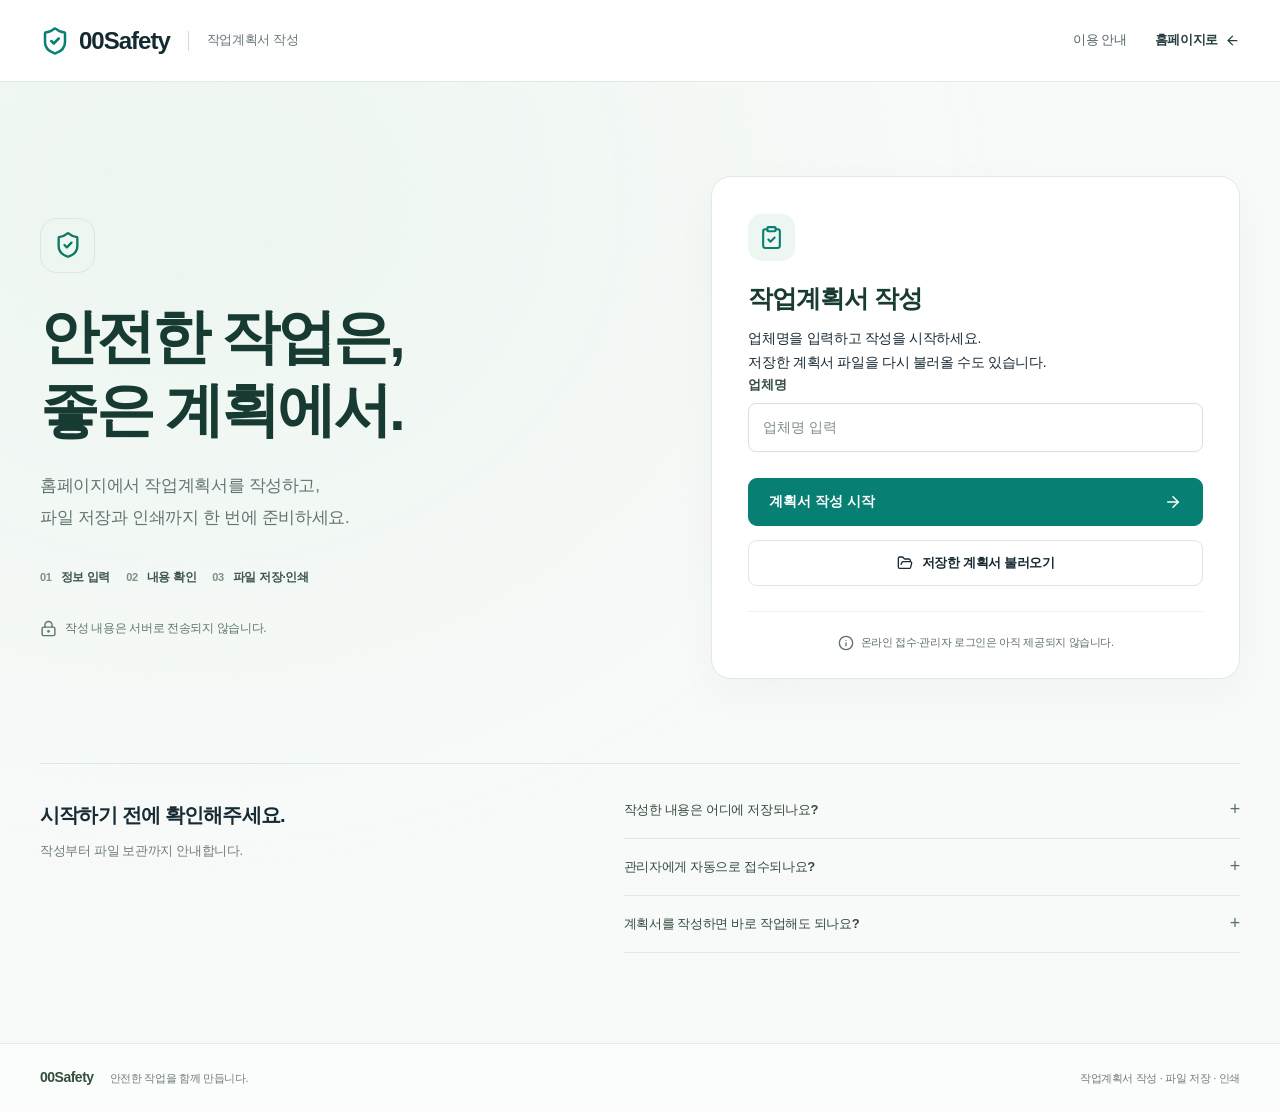
==== work-permit/index.html @ 9fdf8db2 "Make process entries compact with a 30-character limit" ====
<!doctype html>
<html lang="ko">
  <head>
    <meta charset="UTF-8" />
    <meta name="viewport" content="width=device-width, initial-scale=1" />
    <meta http-equiv="Content-Security-Policy" content="default-src 'self'; script-src 'self'; style-src 'self' 'unsafe-inline'; img-src 'self' data:; font-src 'self'; connect-src 'none'; object-src 'none'; base-uri 'none'; form-action 'none'" />
    <meta name="description" content="00Safety 홈페이지에서 작업계획서를 작성하고 파일로 저장하거나 인쇄하세요. 작성한 내용은 서버에 제출되지 않습니다." />
    <meta name="referrer" content="strict-origin-when-cross-origin" />
    <title>작업계획서 작성 | 00Safety</title>
    <link rel="canonical" href="https://00safety.store/work-permit/" />
    <script type="module" crossorigin src="/work-permit/assets/index-CHPwCuEx.js"></script>
    <link rel="stylesheet" crossorigin href="/work-permit/assets/index-DqHKGE8N.css">
  </head>
  <body>
    <div id="root"></div>
    <noscript>작업계획서 작성에는 JavaScript가 필요합니다. 브라우저에서 JavaScript를 허용한 뒤 다시 열어주세요.</noscript>
  </body>
</html>
---- work-permit/assets/index-DqHKGE8N.css ----
body{margin:0}button,a,input,textarea,select{touch-action:manipulation}a{color:inherit}fieldset{min-width:0}p{line-height:1.7}button:disabled{cursor:not-allowed}.form-grid{grid-template-columns:repeat(2,minmax(0,1fr));gap:20px;display:grid}.field{flex-direction:column;gap:8px;min-width:0;display:flex}.field label{font-size:13px;font-weight:650}.field input,.field textarea,.field select{color:#182a34;background:#fff;border:1px solid #d5dfda;border-radius:7px;width:100%;min-width:0;min-height:46px;padding:11px 13px}.field textarea{resize:vertical}.field small{color:#52685d;line-height:1.6}.button{background:#fff;border:1px solid #d5dfda;justify-content:center;align-items:center;gap:8px;padding:10px 18px;text-decoration:none;display:inline-flex}.error-box{color:#9c3228;background:#fff4f2;border:1px solid #f0c9c5;border-radius:7px;padding:12px 16px;font-size:13px;line-height:1.7}@media (width<=600px){.form-grid{grid-template-columns:1fr}}:root{--ink:#25364b;--sub:#718096;--line:#e5eaf0;--blue:#2868d6;--nav:#172c43;--bg:#f7f9fc}.work-table th{position:relative}*{box-sizing:border-box}body{color:var(--ink);background:var(--bg);letter-spacing:-.025em;margin:0;font-family:Pretendard,Noto Sans KR,Malgun Gothic,Arial,sans-serif;font-size:14px;line-height:1.55}button,input,select,textarea{font:inherit}button{cursor:pointer}button:disabled{cursor:wait;opacity:.55}a{color:inherit;text-decoration:none}h1,h2,h3,h4,p{margin:0}h1{letter-spacing:-1px;font-size:28px;font-weight:750;line-height:1.4}h2{font-size:17px;font-weight:700}h3{font-size:16px;font-weight:700}small{font-size:12px}svg{flex-shrink:0}button{color:inherit;background:0 0;border:0}button:focus-visible,a:focus-visible{outline-offset:3px;outline:3px solid #87b8fb}input,select,textarea{width:100%;min-width:0;color:var(--ink);background:#fff;border:1px solid #dce3eb;border-radius:6px;outline:none;padding:10px 12px}input:focus,select:focus,textarea:focus{border-color:#4c87e6;box-shadow:0 0 0 3px #eaf1ff}input:disabled,select:disabled{background:#f3f5f8}input::placeholder,textarea::placeholder{color:#8b98aa}textarea{resize:vertical;line-height:1.7}input[type=checkbox]{width:18px;height:18px;accent-color:var(--blue)}.muted{color:var(--sub)}.pre{white-space:pre-wrap}.sr-only{clip:rect(0,0,0,0);width:1px;height:1px;position:absolute;overflow:hidden}.button{white-space:nowrap;background:#fff;border:1px solid #dce3eb;border-radius:6px;justify-content:center;align-items:center;gap:8px;min-height:40px;padding:9px 15px;font-size:13px;font-weight:600;display:inline-flex}.button:hover{background:#f1f5fb;border-color:#c4d0e0}.button.primary{background:var(--blue);color:#fff;border-color:var(--blue);box-shadow:0 2px 3px #1c5dbb12}.button.primary:hover{background:#205abd}.button.small{min-height:34px;padding:7px 11px;font-size:12px}.button-row{flex-wrap:wrap;align-items:center;gap:8px;display:flex}.icon-button{color:#76859a;border-radius:6px;flex-shrink:0;justify-content:center;align-items:center;width:34px;height:34px;display:inline-flex}.icon-button:hover{color:var(--blue);background:#edf2f9}.text-button{color:var(--blue);align-items:center;gap:4px;padding:4px;font-size:12px;font-weight:600;display:inline-flex}.text-button:hover{text-decoration:underline}.count{min-width:23px;height:22px;color:var(--blue);background:#edf3ff;border-radius:5px;justify-content:center;align-items:center;margin-left:5px;font-size:12px;font-weight:700;display:inline-flex}.sidebar{background:var(--nav);color:#c5cfdb;z-index:30;flex-direction:column;width:224px;display:flex;position:fixed;inset:0 auto 0 0}.brand{color:#fff;align-items:flex-start;gap:12px;height:114px;padding:30px 27px;display:flex}.brand>svg{color:#86b6ff;margin-top:3px}.brand>span{letter-spacing:-1px;font-size:24px;font-weight:750;line-height:1.25}.brand small{color:#8da0b7;letter-spacing:0;margin-top:9px;font-size:11px;font-weight:400;display:block}.sidebar nav button{color:#b0bed0;text-align:left;border-radius:6px;align-items:center;gap:14px;width:100%;margin-bottom:7px;padding:14px 16px;font-size:14px;font-weight:500;display:flex;position:relative}.sidebar nav button:hover{background:#223b54}.sidebar nav button.active{color:#fff;background:#2a6bdd;box-shadow:0 3px 10px #0001}.sidebar nav b{background:#fff2;border-radius:4px;margin-left:auto;padding:0 6px;font-size:11px}.sidebar nav i{background:#f3ae52;border-radius:50%;width:5px;height:5px}.sidebar-bottom{border-top:1px solid #ffffff12;align-items:center;gap:11px;margin-top:auto;padding:23px 25px;font-size:12px;display:flex}.sidebar-bottom strong{color:#d5deea;font-weight:600;display:block}.sidebar-bottom small{color:#8295ac;margin-top:3px;font-size:10px;display:block}.main-shell{min-width:0;margin-left:224px}.topbar{border-bottom:1px solid var(--line);background:#fff;justify-content:space-between;align-items:center;gap:16px;height:72px;padding:0 36px;display:flex}.breadcrumb{color:#8894a6;align-items:center;gap:12px;font-size:12px;display:flex}.breadcrumb strong{color:#435166;font-weight:500}.topbar-right{align-items:center;gap:12px;display:flex}.topbar-divider{background:var(--line);width:1px;height:23px;margin:0 5px}.avatar{color:#6280a5;background:#ebf1fa;border-radius:50%;place-items:center;width:32px;height:32px;font-size:13px;font-weight:600;display:grid}.user-name{color:#415269;font-size:12px;line-height:1.5}.user-name small{color:#8b97a8;font-size:10px;display:block}.notification-button{position:relative}.notification-button i{background:#ef746c;border:2px solid #fff;border-radius:50%;width:8px;height:8px;position:absolute;top:4px;right:7px}.page-heading{justify-content:space-between;align-items:center;gap:20px;margin:0 0 26px;display:flex}.title-row{flex-wrap:wrap;align-items:center;gap:12px;display:flex}.demo-label{color:#5a7da6;white-space:nowrap;background:#f1f6ff;border:1px solid #dce9f8;border-radius:4px;padding:3px 7px;font-size:10px;font-weight:500}.deadline-banner{color:#987332;text-align:left;background:#fff9ec;border:1px solid #f1e5c9;border-radius:7px;align-items:center;gap:11px;width:100%;margin-bottom:22px;padding:14px 17px;font-size:12px;display:flex}.deadline-banner svg:first-child{color:#c89947}.deadline-banner svg:last-child{margin-left:auto}.deadline-banner.clear{color:#4b7b71;background:#f1f8f7;border-color:#dbeae6}.stats{grid-template-columns:repeat(4,minmax(0,1fr));gap:18px;margin-bottom:28px;display:grid}.stat{border:1px solid var(--line);text-align:left;background:#fff;border-radius:8px;align-items:center;gap:18px;min-height:112px;padding:22px 23px;display:flex}.stat:hover{border-color:#bbd0ee;box-shadow:0 3px 10px #213e6510}.stat-icon{color:#8294ac;background:#f0f3f8;border-radius:50%;place-items:center;width:48px;height:48px;display:grid}.stat>div>span{color:#7c8899;font-size:12px}.stat strong{color:#26364a;font-size:29px;font-weight:650;line-height:1.4;display:block}.stat strong small{color:#8994a6;margin-left:7px;font-size:12px;font-weight:400}.stat.amber .stat-icon{color:#d1a05b;background:#fff6e8}.stat.blue .stat-icon{color:#5c8fe6;background:#eaf2ff}.stat.green .stat-icon{color:#6ba68d;background:#eaf7f2}.panel{border:1px solid var(--line);background:#fff;border-radius:8px;overflow:hidden}.section-heading{justify-content:space-between;align-items:center;gap:16px;padding:23px 24px 18px;display:flex}.section-heading h2{align-items:center;gap:6px;display:flex}.section-heading p{margin-top:6px;font-size:12px}.table-actions{align-items:center;gap:8px;display:flex}.search{color:#9aa6b7;border:1px solid #e0e6ed;border-radius:5px;align-items:center;gap:8px;width:228px;height:34px;padding:0 10px;display:flex}.search input{box-shadow:none;background:0 0;border:0;padding:6px 0;font-size:11px}.tabs{border-bottom:1px solid var(--line);align-items:stretch;gap:25px;display:flex}.tabs button{color:#8995a5;white-space:nowrap;padding:13px 0;font-size:13px;font-weight:500;position:relative}.tabs button.active{color:var(--blue);font-weight:700}.tabs button.active:after{content:"";background:var(--blue);height:2px;position:absolute;bottom:-1px;left:0;right:0}.filter-tabs{gap:23px;padding:0 24px}.filter-tabs span{color:#8897aa;background:#f1f3f6;border-radius:4px;min-width:17px;margin-left:6px;padding:0 5px;font-size:10px;line-height:17px;display:inline-block}.filter-tabs .active span{color:var(--blue);background:#eaf1ff}.more-status{color:#8592a4;background:0 0;border:0;width:auto;margin-left:auto;padding:0 15px 0 0;font-size:11px}.table-wrap{width:100%;overflow-x:auto}table{border-collapse:collapse;text-align:left;white-space:nowrap;width:100%;font-size:12px}th{color:#7f8d9f;border-bottom:1px solid var(--line);background:#fafbfd;padding:14px 18px;font-size:11px;font-weight:500}td{color:#607087;vertical-align:middle;border-bottom:1px solid #edf0f5;padding:20px 18px}th:first-child,td:first-child{padding-left:24px}th:last-child,td:last-child{padding-right:24px}tbody tr:last-child td{border-bottom:0}tbody tr:hover{background:#fcfdff}td small{color:#9aa5b4;margin-top:5px;font-size:10px;display:block}td strong{color:#40516a;font-weight:600}.project-link{color:#3c4f68;text-overflow:ellipsis;white-space:nowrap;max-width:340px;padding:0;font-size:13px;font-weight:600;display:block;overflow:hidden}.project-link:hover{color:var(--blue);text-decoration:underline}.date-cell{font-variant-numeric:tabular-nums;font-size:11px}.date-separator{color:#0000;line-height:.3;display:block}.date-cell{line-height:1.75}.sort-button{align-items:center;gap:5px;padding:0;display:flex}.overdue,.overdue small{color:#d36957!important}.soon{color:#b28a44!important}.badge{white-space:nowrap;border-radius:4px;align-items:center;gap:5px;padding:4px 7px;font-size:10px;font-weight:500;line-height:1.4;display:inline-flex}.badge.draft{color:#b28c47;background:#fff7e7}.badge.submitted{color:#6790cc;background:#edf3ff}.badge.changes_requested{color:#cc7867;background:#fff0ed}.badge.plan_approved{color:#547da9;background:#edf3fb}.badge.authorized{color:#63957d;background:#ecf6f0}.badge.completed,.badge.cancelled{color:#929cac;background:#f0f2f5}.badge.suspended{color:#bb704c;background:#fff1eb}.table-footer{border-top:1px solid var(--line);color:#8793a4;justify-content:space-between;align-items:center;gap:12px;padding:15px 24px;font-size:11px;display:flex}.upcoming{margin-top:24px}.upcoming .section-heading h2>svg{color:#7d90aa;margin-right:3px}.schedule-row{text-align:left;border-top:1px solid #edf0f5;align-items:center;gap:20px;width:100%;padding:18px 24px;font-size:12px;display:flex}.schedule-row>span:first-child{width:95px;font-size:12px}.schedule-row small{margin-top:3px;font-size:10px;display:block}.schedule-row strong{flex:1;font-weight:500}.schedule-company{color:#8d99a8;font-size:11px}.schedule-row>svg{color:#97a4b5}.page-footer{color:#a0aab8;align-items:center;gap:14px;padding:24px 0;font-size:10px;display:flex}.page-footer>span:first-child{color:#8997a9;font-weight:700}.page-footer>span:last-child{margin-left:auto}.company-name{align-items:center;gap:8px;display:flex}.empty{text-align:center;color:#95a4b6;flex-direction:column;justify-content:center;align-items:center;gap:13px;padding:75px 24px;display:flex}.empty h3{color:#5c708b;font-size:15px}.empty p{font-size:12px}.empty .button-row{justify-content:center;margin-top:8px}.empty.compact{padding:40px 20px}.empty-inline{color:#93a0b0;padding:12px 24px 28px;font-size:12px}.notification-row{border-top:1px solid var(--line);text-align:left;align-items:center;gap:16px;width:100%;padding:19px 24px;display:flex}.notification-row>div{flex:1;min-width:0}.notification-row strong{font-size:13px;font-weight:500}.notification-row p{color:#8c99a9;margin-top:5px;font-size:11px}.notification-row time{color:#8c99a9;white-space:nowrap;font-size:11px}.notification-icon{color:#be9654;background:#fff6e6;border-radius:9px;flex-shrink:0;place-items:center;width:40px;height:40px;display:grid}.notification-icon.neutral{color:#7c93b0;background:#f0f4fa}.activity-panel{margin-top:24px}.settings-panel{margin-bottom:24px;padding:0 24px 24px}.settings-panel>.section-heading{padding-left:0;padding-right:0}.settings-panel .table-wrap{margin:15px 0}.integration-row,.invitation-row{border-top:1px solid var(--line);align-items:center;gap:15px;padding:18px 0;font-size:12px;display:flex}.integration-row>div,.invitation-row>div{flex:1}.integration-row p,.invitation-row small{color:#91a0b1;margin-top:4px;font-size:11px;display:block}.integration-icon{color:#719e89;background:#f0f6f3;border-radius:8px;place-items:center;width:40px;height:40px;display:grid}.integration-icon.muted{color:#98a6b8;background:#f1f4f8}.connected{color:#5b967a;font-size:11px}.subheading{padding:15px 0;font-size:13px}.inline-input{align-items:center;gap:10px;font-size:13px;display:flex}.inline-input input{width:80px}.invite-result{background:#f2f7ff;border:1px solid #dbe8fd;border-radius:6px;margin-top:22px;padding:18px}.invite-result p{color:#7187a4;margin:8px 0;font-size:12px}.invite-result input{margin-bottom:10px}.modal-backdrop{-webkit-backdrop-filter:blur(2px);backdrop-filter:blur(2px);z-index:60;background:#10233966;justify-content:center;align-items:center;padding:24px;display:flex;position:fixed;inset:0}.modal{background:#fff;border-radius:12px;outline:none;flex-direction:column;width:620px;max-width:100%;max-height:calc(100dvh - 48px);display:flex;overflow:hidden;box-shadow:0 15px 80px #0c213342}.modal.wide{width:920px}.modal-header{border-bottom:1px solid var(--line);flex-shrink:0;justify-content:space-between;align-items:center;padding:17px 24px;display:flex}.modal-header h2{font-size:15px}.modal-body{min-height:0;padding:24px;overflow:auto}.modal-footer{border-top:1px solid var(--line);background:#fafbfd;flex-shrink:0;justify-content:space-between;align-items:center;gap:20px;padding:18px 24px;display:flex}.modal-footer small{color:#8a98ab;max-width:280px;font-size:10px;line-height:1.7}.modal>form{overflow:auto}.steps{border-bottom:1px solid var(--line);flex-shrink:0;justify-content:space-between;align-items:center;gap:12px;padding:22px 28px;display:flex}.steps button{color:#98a4b4;white-space:nowrap;align-items:center;gap:8px;font-size:12px;display:flex}.steps button>span{background:#f0f3f7;border-radius:50%;place-items:center;width:25px;height:25px;font-size:11px;display:grid}.steps .active{color:var(--blue);font-weight:600}.steps .active>span{background:var(--blue);color:#fff}.steps .done{color:#5c85bb}.steps .done>span{color:var(--blue);background:#e9f1fe}.editor-body{min-height:320px}.editor-body>h3{margin-bottom:9px}.editor-body>.muted{margin-bottom:10px;font-size:12px}.form-grid{grid-template-columns:1fr 1fr;gap:20px;margin-top:21px;display:grid}.field{flex-direction:column;gap:8px;min-width:0;font-size:12px;font-weight:500;display:flex}.field.full{grid-column:1/-1}.field small{color:#8d9bad;font-size:10px;font-weight:400;line-height:1.7}.field input,.field textarea,.field select{font-size:13px;font-weight:400}.callout{color:#7188a7;background:#f1f6fd;border:1px solid #e1eaf7;border-radius:6px;align-items:flex-start;gap:9px;margin:18px 0;padding:13px 15px;font-size:12px;line-height:1.8;display:flex}.callout svg{margin-top:2px}.callout.success{color:#658c78;background:#edf7f2;border-color:#dcece3}.callout.warning{color:#ac8b4c;background:#fff8eb;border-color:#f2e5c8}.callout .text-button{white-space:nowrap;margin-left:auto}.error-box{color:#bd6556;background:#fff2ef;border:1px solid #f4d8d1;border-radius:6px;align-items:center;gap:10px;margin:15px 0;padding:12px 16px;font-size:12px;display:flex}.error-box .text-button{margin-left:auto}.check{align-items:center;gap:10px;margin:15px 0;font-size:12px;display:flex}.detail-heading{flex-shrink:0;justify-content:space-between;align-items:center;gap:20px;padding:23px 24px;display:flex}.eyebrow-text{color:#97a5b7;font-size:11px}.detail-heading h2{margin:5px 0;font-size:21px}.detail-heading p{font-size:12px}.detail-tools{border-bottom:1px solid var(--line);flex-shrink:0;justify-content:space-between;align-items:center;gap:15px;padding:0 24px;display:flex}.detail-tools .tabs{border-bottom:0}.detail-body{min-height:200px}.summary-grid{grid-template-columns:1fr 1fr;gap:0;margin:0;display:grid}.summary-grid>div{border-bottom:1px solid #edf1f5;padding:15px 15px 15px 0}.summary-grid dt{color:#94a1b2;margin-bottom:6px;font-size:11px}.summary-grid dd{color:#4b607c;white-space:pre-wrap;overflow-wrap:anywhere;margin:0;font-size:13px}.text-section{padding:20px 0 0}.text-section h3{color:#8190a3;margin-bottom:10px;font-size:13px}.text-section p{white-space:pre-wrap;font-size:13px;line-height:1.9}.detail-body>.section-heading{padding:0 0 18px}.file-row{border-bottom:1px solid var(--line);color:#6c82a2;align-items:center;gap:12px;padding:16px 10px;display:flex}.file-row>span{overflow-wrap:anywhere;flex:1;min-width:0}.file-row strong{font-size:13px;font-weight:500}.file-row small{color:#94a3b5;margin-top:3px;font-size:10px;display:block}.timeline{padding:8px 0}.timeline-item{gap:17px;padding:0 0 25px 10px;display:flex;position:relative}.timeline-item:before{content:"";background:#dfe8f5;width:1px;position:absolute;top:8px;bottom:0;left:14px}.timeline-item:last-child:before{display:none}.timeline-dot{z-index:1;background:#97b4dc;border-radius:50%;flex-shrink:0;width:9px;height:9px;margin-top:6px}.timeline-item strong{font-size:13px;font-weight:600}.timeline-item small{color:#93a2b6;margin:5px 0;font-size:10px;display:block}.timeline-item p{white-space:pre-wrap;font-size:12px}.snapshot-view{border:1px solid var(--line);background:#f6f8fc;border-radius:6px;margin-bottom:24px;padding:18px}.snapshot-view p{margin:8px 0;font-size:12px;line-height:1.8}.snapshot-view h4{color:#8a99ae;font-size:12px}.action-panel{background:#f8fbff;border:1px solid #cfdef4;border-radius:7px;margin-top:24px;padding:20px}.action-panel>p{color:#8295b0;margin:12px 0;font-size:12px}.action-panel>.field{margin:16px 0}.action-panel>.button-row{justify-content:flex-end}.print-document{display:none}.toast{z-index:100;color:#fff;background:#263f5c;border:1px solid #425a75;border-radius:8px;align-items:center;gap:10px;max-width:90vw;padding:14px 23px;font-size:13px;display:flex;position:fixed;bottom:30px;left:calc(50% + 112px);transform:translate(-50%);box-shadow:0 7px 30px #152f342e}.toast svg{color:#a4d5bc}.login-page{background:linear-gradient(145deg,#f4f7fc,#e8eff9);place-items:center;min-height:100dvh;padding:24px;display:grid}.login-card{text-align:center;background:#fff;border:1px solid #e1e8f2;border-radius:15px;width:420px;max-width:100%;padding:45px 32px;box-shadow:0 14px 60px #2444690a}.login-symbol{color:#608bca;background:#edf4ff;border-radius:19px;place-items:center;width:68px;height:68px;margin-bottom:20px;display:inline-grid}.login-card h1{font-size:28px}.login-card>p{color:#899ab0;margin:7px 0 28px;font-size:13px}.login-card .button{width:100%}.login-card>small{color:#a1afc1;margin-top:24px;font-size:10px;display:block}.loading{color:#7990b0;justify-content:center;align-items:center;gap:10px;font-size:12px;display:flex}.mobile-menu,.mobile-shade{display:none}.spin{animation:1.3s linear infinite spin}@keyframes spin{to{transform:rotate(360deg)}}@media (prefers-reduced-motion:reduce){.spin{animation:none}}@media (width>=1500px){.main-content{padding-top:38px}.stat{padding:26px}.work-table td{padding-top:24px;padding-bottom:24px}}@media (width<=1150px){.sidebar{width:200px}.brand{padding-left:22px}.main-shell{margin-left:200px}.main-content{padding-left:24px;padding-right:24px}.topbar{padding:0 24px}.stats{gap:12px}.stat{gap:12px;padding:19px 14px}.stat-icon{width:38px;height:38px}.stat strong{font-size:26px}.filter-tabs{gap:17px}.work-table{min-width:850px}.toast{left:calc(50% + 100px)}}@media (width<=800px){.sidebar{width:224px;transition:transform .18s;transform:translate(-100%)}.sidebar.open{transform:none}.mobile-shade{z-index:29;background:#12263c77;display:block;position:fixed;inset:0}.main-shell{margin-left:0}.mobile-menu{display:inline-flex}.topbar{height:62px;padding:0 16px}.topbar-right{gap:7px}.user-name{display:none}.main-content{padding:24px 18px 0}.page-heading{gap:10px;margin-bottom:20px}.page-heading h1{font-size:24px}.page-heading p{max-width:230px;font-size:11px}.page-heading>.button{padding:10px;font-size:12px}.demo-label{font-size:9px}.stats{grid-template-columns:repeat(2,minmax(0,1fr));gap:10px;margin-bottom:22px}.stat{gap:16px;min-height:90px;padding:17px}.stat>div>span{font-size:11px}.section-heading{flex-wrap:wrap;padding:19px 18px 15px}.section-heading h2{font-size:15px}.search{width:190px}.table-actions{gap:4px}.filter-tabs{gap:20px;padding:0 18px;overflow-x:auto}.filter-tabs button{font-size:12px}.more-status{min-width:70px}.table-footer{flex-wrap:wrap;padding:13px 18px}.table-footer small{font-size:9px}.schedule-row{flex-wrap:wrap;gap:12px;padding:16px 18px}.schedule-row>span:first-child{width:75px;font-size:11px}.schedule-row strong{min-width:145px;font-size:12px}.schedule-company{display:none}.schedule-row .badge{margin-left:auto}.page-footer{flex-wrap:wrap;gap:8px;font-size:9px}.page-footer>span:last-child{font-size:8px}.toast{width:max-content;font-size:12px;bottom:20px;left:50%}.settings-panel{padding:0 18px 18px}.notification-row{flex-wrap:wrap;gap:12px;padding:18px}.notification-row time{padding-left:52px;font-size:10px}.notification-row strong{font-size:12px}.notification-row .badge{margin-left:52px}.modal-backdrop{padding:12px}.modal{border-radius:10px;max-height:calc(100dvh - 24px)}.modal-header{padding:14px 18px}.modal-body{padding:20px 18px}.modal-footer{flex-wrap:wrap;gap:10px;padding:15px 18px}.modal-footer small{flex:100%;max-width:none}.modal-footer .button-row{margin-left:auto}.detail-heading{padding:18px}.detail-heading h2{font-size:18px}.detail-tools{flex-wrap:wrap;gap:8px;padding:0 18px}.detail-tools .tabs{gap:20px}.detail-tools .button-row{margin-left:auto}.steps{gap:10px;padding:18px}.steps button{gap:6px;font-size:11px}.steps button>span{width:21px;height:21px}.form-grid{gap:16px}.callout{font-size:11px}.summary-grid dd{font-size:12px}.invite-result input{font-size:11px}}@media (width<=480px){.title-row{gap:7px}.page-heading h1{font-size:22px}.page-heading{align-items:flex-start}.page-heading>.button{gap:5px;margin-top:3px;padding:9px 10px;font-size:11px}.page-heading>.button svg{width:15px}.topbar .breadcrumb{gap:6px;font-size:11px}.topbar-divider{margin:0 1px}.topbar-right{gap:4px}.main-content{padding:22px 14px 0}.deadline-banner{gap:8px;padding:12px;font-size:11px}.stat{gap:11px;padding:15px 12px}.stat strong{font-size:25px}.stat strong small{font-size:10px}.stat-icon{width:36px;height:36px}.section-heading{gap:12px}.table-actions{width:100%}.search{flex:1}.table-footer small{max-width:230px}.upcoming .section-heading{flex-wrap:nowrap}.upcoming .text-button{font-size:10px}.schedule-row{gap:8px}.schedule-row strong{min-width:140px}.schedule-row>svg{display:none}.schedule-row .badge{margin-left:83px}.notification-row .badge{margin-left:0}.notification-row>svg:last-child{display:none}.page-footer>span:last-child{margin-left:0}.modal-backdrop{align-items:flex-end;padding:0}.modal{border-radius:12px 12px 0 0;min-height:85dvh;max-height:100dvh}.modal-body{flex:1}.modal>form{flex-direction:column;flex:1;min-height:0;display:flex}.modal>form>.modal-body{overflow:auto}.form-grid{grid-template-columns:1fr}.field.full{grid-column:auto}.steps{gap:6px;padding:17px 14px}.steps button{gap:4px;font-size:10px}.steps button>span{width:19px;height:19px;font-size:9px}.modal-footer .button{min-height:42px;padding:9px 11px;font-size:12px}.detail-heading{align-items:flex-start}.detail-heading>.badge{margin-top:7px}.detail-tools .button.small{padding:6px 8px;font-size:11px}.detail-tools .tabs{gap:18px}.detail-tools .tabs button{font-size:12px}.detail-tools .button-row{padding-bottom:8px}.summary-grid{grid-template-columns:1fr}.summary-grid>div{padding:12px 0}.integration-row{gap:10px}.integration-row>span:last-child{font-size:10px}.settings-panel>.section-heading>.button{min-height:35px;font-size:11px}.callout .text-button{font-size:10px}.action-panel{padding:15px}.toast{bottom:14px}.detail-body{min-height:0}}@media print{@page{size:A4;margin:15mm}body{background:#fff;font-size:11px;overflow:visible!important}.sidebar,.main-shell,.toast,.mobile-shade{display:none!important}.modal-backdrop{-webkit-backdrop-filter:none;backdrop-filter:none;background:0 0;padding:0;display:block;position:static}.modal{box-shadow:none;border:0;border-radius:0;max-height:none;display:block;overflow:visible;width:100%!important}.modal>*{display:none!important}.modal>.print-document{display:block!important}.print-document h1{margin-bottom:10px;font-size:22px}.print-document h2{margin:16px 0}.print-document h3{margin:18px 0 7px;font-size:13px}.print-document p{white-space:pre-wrap;font-size:10px;line-height:1.8}.print-document table{white-space:normal;font-size:11px}.print-document td,.print-document th{white-space:pre-wrap;color:#22364e;border:1px solid #bbc4cf;padding:8px 10px}.print-document th{width:95px}.print-document tr{break-inside:avoid}}:root{--ink:#182a34;--sub:#637277;--line:#e3eae7;--blue:#087f73;--nav:#fff;--bg:#f5f9f7;--permit-accent:#087f73;--permit-soft:#e8f4ef}body{background:var(--bg);letter-spacing:-.025em;-webkit-font-smoothing:antialiased;font-family:Pretendard,Noto Sans KR,Malgun Gothic,Arial,sans-serif}button,a,input,select,textarea{-webkit-tap-highlight-color:transparent}button,a{touch-action:manipulation}button:focus-visible,a:focus-visible,summary:focus-visible,input:focus-visible,select:focus-visible,textarea:focus-visible{outline-offset:4px;outline:3px solid #087f7399}.button{border-radius:9px;min-height:44px;font-size:13px;font-weight:650;transition:background .16s,box-shadow .16s,transform .16s}.button:not(:disabled):hover{transform:translateY(-1px);box-shadow:0 3px 10px #163b2e0d}.button.primary{background:var(--permit-accent);border-color:var(--permit-accent);color:#fff;box-shadow:none}.button.primary:not(:disabled):hover{background:#05685f;border-color:#05685f}.button:disabled{cursor:wait;opacity:.6;transform:none}.text-button{color:#096f66}.skip-link{z-index:100;color:#fff;background:#123d34;border-radius:8px;padding:12px 20px;position:fixed;top:-70px;left:20px}.skip-link:focus{top:12px}.permit-site{min-height:100dvh;color:var(--ink);background:radial-gradient(at 15% 18%,#edf6f0 0,#0000 55%),#f8faf9;flex-direction:column;display:flex}.permit-header{background:#ffffffeb;border-bottom:1px solid #e4ebe6;flex:none;height:82px}.permit-header-inner{justify-content:space-between;align-items:center;gap:24px;max-width:1280px;height:100%;margin:auto;padding:0 40px;display:flex}.permit-brand{color:#132a31;flex-shrink:0;align-items:center;gap:9px;text-decoration:none;display:flex}.permit-brand>svg{color:var(--permit-accent)}.permit-brand>span:not(.permit-brand-divider){letter-spacing:-1px;font-size:24px;font-weight:800}.permit-brand-divider{background:#d4ded9;width:1px;height:20px;margin:0 9px}.permit-brand small{color:#68767a;font-size:13px;font-weight:550}.permit-header nav{align-items:center;gap:28px;font-size:13px;display:flex}.permit-header nav a{color:#526368;text-decoration:none}.permit-header nav a:hover{color:#087f73}.permit-header .admin-entry{color:#243f42;align-items:center;gap:7px;font-weight:650;display:flex}.permit-main{flex:1;width:100%;max-width:1280px;margin:0 auto;padding:0 40px 60px}.permit-welcome{grid-template-columns:1.1fr 1fr;align-items:center;gap:90px;padding:94px 0 84px;display:grid}.welcome-symbol{color:#0d7a66;background:#edf6f0;border:1px solid #d9e9df;border-radius:17px;place-items:center;width:55px;height:55px;margin-bottom:27px;display:grid}.welcome-copy h1{letter-spacing:-3px;color:#173b33;word-break:keep-all;margin:0 0 24px;font-size:clamp(38px,4.6vw,62px);font-weight:760;line-height:1.24}.welcome-copy>p{color:#637570;word-break:keep-all;margin-bottom:34px;font-size:17px;line-height:1.9}.welcome-process{color:#3c554c;flex-wrap:wrap;gap:16px;margin:0 0 32px;padding:0;font-size:12px;list-style:none;display:flex}.welcome-process li{align-items:center;gap:9px;font-weight:600;display:flex}.welcome-process li>span{color:#7d9185;font-variant-numeric:tabular-nums;font-size:11px}.welcome-process svg{color:#a0b1a6}.welcome-privacy{color:#60766a;align-items:center;gap:8px;font-size:12px;display:flex}.invitation-card{background:#fff;border:1px solid #e1e9e3;border-radius:20px;padding:37px 36px 26px;box-shadow:0 14px 44px #1b453409}.invitation-icon{color:#087f73;background:#edf6f1;border-radius:14px;place-items:center;width:47px;height:47px;margin-bottom:20px;display:grid}.invitation-card h2{letter-spacing:-1px;color:#183b32;margin:0 0 11px;font-size:25px;font-weight:750;line-height:1.4}.invitation-card>p{color:#5f7066;margin-bottom:29px;font-size:14px;line-height:1.9}.permit-site .field>span{color:#334c42;margin-bottom:8px;font-size:13px;font-weight:650}.permit-site .field{flex-direction:column;gap:0;min-width:0;display:flex}.permit-site input:not([type=checkbox]),.permit-site select,.permit-site textarea{color:#223a31;width:100%;min-width:0;font:inherit;background:#fff;border:1px solid #d8e1db;border-radius:8px;padding:13px 14px;font-size:14px;transition:border-color .15s,box-shadow .15s;box-shadow:0 1px 1px #142c1e02}.permit-site input::placeholder,.permit-site textarea::placeholder{color:#7f8d85;font-weight:400}.permit-site input:not([type=checkbox]):focus,.permit-site select:focus,.permit-site textarea:focus{border-color:#319b84;outline:none;box-shadow:0 0 0 3px #188b6810}.permit-site .field>small{color:#5b6e60;margin-top:9px;font-size:12px;line-height:1.65}.permit-site textarea{resize:vertical;min-height:145px;line-height:1.85}.permit-site .button{border-radius:9px;gap:9px;min-height:46px;padding:12px 18px}.invitation-start{justify-content:space-between;width:100%;margin-top:26px!important;padding-inline:20px!important;font-size:14px!important}.invitation-note{color:#5f7066;border-top:1px solid #edf0ed;justify-content:center;align-items:center;gap:7px;margin-top:25px;padding-top:21px;font-size:11px;display:flex}.permit-help{border-top:1px solid #dfe9e1;grid-template-columns:1fr 1.2fr;gap:70px;padding:36px 0 12px;scroll-margin-top:25px;display:grid}.permit-help h2{letter-spacing:-.8px;margin:0 0 9px;font-size:20px;font-weight:700}.permit-help>div>p{color:#6e7f75;font-size:13px}.help-questions details{border-bottom:1px solid #e2e9e3;margin-bottom:18px;padding:0 0 18px}.help-questions summary{cursor:pointer;color:#334a3b;padding-right:25px;font-size:13px;font-weight:550;list-style:none;position:relative}.help-questions summary::-webkit-details-marker{display:none}.help-questions summary:after{content:"+";color:#5c7364;font-size:18px;font-weight:400;line-height:1;position:absolute;right:0}.help-questions details[open] summary:after{content:"−"}.help-questions details>p{color:#64776a;word-break:keep-all;padding:13px 22px 0 0;font-size:12px;line-height:1.9}.permit-footer{color:#6e7e72;background:#fff8;border-top:1px solid #e3ebe5;flex-wrap:wrap;align-items:center;gap:15px;padding:23px max(40px,50vw - 600px);font-size:11px;display:flex}.permit-footer>a{color:#344f3b;letter-spacing:-.5px;font-size:14px;font-weight:750;text-decoration:none}.permit-footer>span:last-child{margin-left:auto}.wizard-intro{padding:36px 0 30px}.wizard-breadcrumb{color:#6c7b72;gap:12px;margin:0 0 21px;font-size:12px;display:flex}.wizard-breadcrumb>span{color:#acb8af}.wizard-intro h1{letter-spacing:-1.5px;margin:0 0 9px;font-size:32px;font-weight:750;line-height:1.4}.wizard-intro>p:last-child{color:#68796d;margin:0;font-size:14px}.wizard-layout{grid-template-columns:230px minmax(0,1fr);align-items:start;gap:24px;display:grid}.wizard-sidebar{background:#f2f7f3;border:1px solid #e1e9e2;border-radius:14px;flex-direction:column;min-height:580px;padding:20px 13px;display:flex;position:sticky;top:24px}.wizard-sidebar ol{margin:0;padding:0;list-style:none}.wizard-sidebar li{color:#526758;border-radius:9px;align-items:center;gap:12px;margin-bottom:8px;padding:18px 13px;display:flex;position:relative}.wizard-sidebar li.current{color:#086452;background:#e0f1e9}.step-number{background:#f8fbf9;border:1px solid #ccd8cf;border-radius:50%;flex-shrink:0;place-items:center;width:29px;height:29px;font-size:12px;font-weight:650;display:grid}.current .step-number,.complete .step-number{color:#fff;background:#087f73;border-color:#087f73}.wizard-sidebar li strong{font-size:14px;font-weight:650;line-height:1.6;display:block}.wizard-sidebar li small{color:#536d5b;font-size:11px;line-height:1.7;display:block}.wizard-security{color:#5a7160;border-top:1px solid #dce6df;align-items:center;gap:11px;margin-top:auto;padding:22px 12px 3px;display:flex}.wizard-security p{margin:0;font-size:11px;line-height:1.8}.wizard-content{min-width:0}.wizard-panel{background:#fff;border:1px solid #dee7df;border-radius:14px;overflow:hidden;box-shadow:0 4px 16px #163d2003}.wizard-panel-header{border-bottom:1px solid #e8ede9;justify-content:space-between;align-items:flex-start;gap:20px;padding:28px 30px 23px;display:flex}.wizard-panel-header h2{letter-spacing:-1px;outline:none;margin:0 0 7px;font-size:24px;font-weight:750}.wizard-panel-header p{color:#5d7062;max-width:470px;margin:0;font-size:13px;line-height:1.7}.company-context{color:#586c5d;white-space:nowrap;padding-top:7px;font-size:11px}.wizard-fields{border:0;min-width:0;margin:0;padding:26px 30px 30px}.wizard-fields .form-grid{gap:23px 22px}.wizard-panel-footer{border-top:1px solid #e8ede9;justify-content:space-between;align-items:center;gap:15px;padding:19px 30px;display:flex}.step-count{color:#647768;white-space:nowrap;font-size:12px}.step-count strong{color:#087f73;margin-right:3px;font-size:16px}.wizard-actions{gap:9px;display:flex}.wizard-actions .button.primary{justify-content:center;min-width:145px}.notice-strip{color:#7f5c16;background:#fffbf1;border:1px solid #efe2b8;border-radius:9px;align-items:flex-start;gap:10px;margin-top:18px;padding:15px 18px;font-size:12px;line-height:1.7;display:flex}.notice-strip>svg{flex-shrink:0;margin-top:1px}.wizard-save-note{color:#5e7163;margin:13px 2px;font-size:11px;line-height:1.7}.safety-reminder{color:#32614c;background:#f0f7f3;border-radius:9px;grid-column:1/-1;gap:12px;padding:17px;display:flex}.safety-reminder>p{margin:0;font-size:13px;line-height:1.9}.safety-reminder span{color:#61786a;font-size:12px}.safety-reminder>svg{flex-shrink:0;margin-top:3px}.review-summary>section+section{border-top:1px solid #e8ede9;margin-top:24px;padding-top:22px}.review-summary header{justify-content:space-between;align-items:center;margin-bottom:13px;display:flex}.review-summary h3{margin:0;font-size:15px;font-weight:700}.review-summary dl{margin:0}.review-summary dl>div{grid-template-columns:140px minmax(0,1fr);gap:20px;padding:8px 0;font-size:13px;display:grid}.review-summary dt{color:#596d5e}.review-summary dd{white-space:pre-wrap;overflow-wrap:anywhere;margin:0;line-height:1.8}.review-confirmation{color:#294a37;cursor:pointer;border-top:1px solid #e5ece6;align-items:flex-start;gap:11px;margin-top:26px;padding-top:22px;font-size:13px;display:flex}.review-confirmation input{accent-color:#087f73;flex-shrink:0;width:18px;height:18px;margin:2px 0 0}.receipt-card{text-align:center;background:#fff;border:1px solid #e0e9e2;border-radius:20px;max-width:700px;margin:65px auto 30px;padding:44px 44px 30px}.receipt-symbol{color:#087f73;background:#eaf6ee;border-radius:50%;place-items:center;width:77px;height:77px;margin:0 auto 24px;display:grid}.receipt-card h1{letter-spacing:-1.2px;word-break:keep-all;margin:0 0 13px;font-size:28px;font-weight:750;line-height:1.5}.receipt-card>p{color:#526a59;margin-bottom:26px;font-size:14px;line-height:1.9}.receipt-code{text-align:left;background:#f4f8f5;border:1px dashed #cbdbd0;border-radius:10px;align-items:center;gap:14px;padding:20px 24px;display:flex}.receipt-code>span{color:#5d7665;font-size:12px}.receipt-code>strong{color:#174830;letter-spacing:.3px;overflow-wrap:anywhere;flex:1;font-size:19px}.receipt-card .copy-status{margin:10px 0 24px;font-size:11px}.receipt-card .notice-strip{text-align:left}.receipt-actions{justify-content:center;gap:10px;margin-top:27px;display:flex}.receipt-card .receipt-footnote{margin:23px 0 0;font-size:11px}.mobile-break{display:none}.sidebar{color:#5c6e64;background:#fff;border-right:1px solid #e1e8e3;width:224px}.sidebar .brand{color:#173c30;align-items:center;height:116px;padding:28px 24px}.sidebar .brand>svg{color:#087f73;flex-shrink:0}.sidebar .brand span{letter-spacing:-1px;font-size:23px;font-weight:780;line-height:1.3}.sidebar .brand small{color:#5b6e60;letter-spacing:-.1px;margin-top:5px;font-size:11px;font-weight:450}.sidebar nav{padding:0 12px}.sidebar nav button{color:#56675d;border-radius:9px;height:47px;margin:4px 0;padding:0 15px;font-size:13px;font-weight:500}.sidebar nav button.active{color:#08685b;box-shadow:none;background:#e5f3ec;font-weight:700}.sidebar nav button:hover{color:#096c5c;background:#f0f6f2}.sidebar nav button b{color:#fff;background:#087f73}.sidebar nav button i{background:#087f73}.sidebar-bottom{color:#536c59;border-color:#e2e9e3;margin:auto 20px 0;padding:22px 0}.sidebar-bottom strong{color:#34513e;font-size:12px}.sidebar-bottom small{color:#5b7060;font-size:11px}.topbar{background:#fff;border-color:#e3eae5;height:70px}.topbar .avatar{color:#426750;background:#edf4ef}.main-content{max-width:1600px;margin:auto;padding:36px 34px 0}.page-heading{align-items:center;margin-bottom:30px}.page-heading h1{letter-spacing:-1.3px;font-size:31px;font-weight:760;line-height:1.45}.page-heading p{color:#5f7165;margin-top:7px;font-size:13px}.stats{background:0 0;border:0;gap:0;margin:0 0 28px;padding:5px 0 16px}.stats .stat{text-align:left;background:0 0;border:0;border-radius:0;justify-content:center;min-height:90px;padding:9px 14px;transition:background .15s;position:relative;box-shadow:none!important}.stats .stat:hover{background:#edf5ef}.stats .stat+.stat:before{content:"";background:#dbe6de;width:1px;position:absolute;top:22px;bottom:22px;left:0}.stats .stat-icon{display:none}.stats .stat>div>span{color:#536b5b;font-size:12px}.stats .stat strong{color:#19392b;letter-spacing:-1px;font-size:33px;line-height:1.5}.stats .stat strong small{color:#6a7e6f;margin-left:6px;font-size:11px;font-weight:400}.panel{box-shadow:none;border-color:#dfe8e1;border-radius:12px}.section-heading{padding:23px 24px 18px}.section-heading h2{color:#1f3a2b;letter-spacing:-.6px;font-size:18px;font-weight:700}.count{color:#446950;background:#edf4ef}.filter-tabs button.active{color:#087f73;border-color:#087f73}.filter-tabs button.active span{color:#087f73;background:#e6f3ec}.search{background:#fff;border-color:#d8e4dc;border-radius:9px}.search input{font-size:12px}.work-table th{color:#5d7363;background:#f3f7f4;font-size:11px;font-weight:550}.work-table td{border-color:#edf1ee;padding-block:23px;font-size:12px}.project-link{color:#244a35;font-weight:650}.work-table tbody tr:hover{background:#f6faf7}.empty{padding:47px 24px 45px}.empty>svg{color:#087f73;background:0 0;margin-bottom:16px}.empty h3{color:#254332;font-size:18px;font-weight:650}.empty p{color:#748678;font-size:12px}.empty .button{min-height:40px;font-size:12px}.table-footer{color:#647c6b;border-color:#e9eeea;font-size:12px}.table-footer small{color:#5a6d5e;font-size:10px}.deadline-banner{color:#7a5c1b;background:#fff8e8;border-color:#eddfb6;border-radius:10px}.badge.submitted{color:#176c65;background:#e8f5ef;border-color:#d4e9dd}.badge.plan_approved{color:#2e6649;background:#edf6ed;border-color:#dbe9d8}.badge.authorized{color:#16704d;background:#e7f4ec;border-color:#d3e8dc}.login-page{background:radial-gradient(at top,#eaf4ed,#0000 70%),#f7faf8}.login-card{border-color:#e0e9e2;border-radius:20px;box-shadow:0 12px 40px #164d2c07}.login-symbol{color:#087f73;background:#e9f5ee}.page-footer{color:#5e7164;border-color:#e1e9e2;font-size:11px}.modal{border-radius:15px}.modal-header{border-color:#e4ece5}.modal-header h2{letter-spacing:-.7px;font-size:20px}.error-box{color:#9a2f30;background:#fff3f1;border-color:#f1d8d5;border-radius:9px;font-size:12px;line-height:1.8}.permit-site .error-box{margin:15px 0 0}.topbar .breadcrumb>span,.topbar .user-name small{color:#5b7061}.deadline-banner.clear{display:none}.filter-tabs button,.more-status{color:#596f60}.filter-tabs button span{color:#586e60;background:#eff4f0}.filter-tabs button.active{color:#086a5e}.filter-tabs button.active span{color:#08685b}.work-table td small,.empty-inline{color:#607565}.page-footer>span,.page-footer>span:first-child{color:#5e7164}.eyebrow-text,.summary-grid dt,.text-section h3,.modal-footer>small,.detail-tools .tabs button{color:#586e60}.detail-tools .tabs button.active{color:#08685b}.callout.success{color:#426b53}@media (width>=1500px){.main-content{padding-top:40px}.stats .stat{padding:12px 18px}.work-table td{padding-top:25px;padding-bottom:25px}}@media (width<=1100px){.permit-welcome{gap:45px}.permit-header-inner,.permit-main{padding-inline:28px}.permit-welcome{padding-top:65px}.welcome-copy h1{font-size:49px}.invitation-card{padding:30px 27px 24px}.wizard-layout{grid-template-columns:195px minmax(0,1fr);gap:20px}.wizard-sidebar{padding-inline:8px}.wizard-sidebar li{gap:9px;padding-inline:9px}.wizard-panel-header,.wizard-fields{padding-inline:24px}.company-context{display:none}.main-content{padding-inline:25px}.page-heading h1{font-size:27px}.sidebar{width:200px}.main-shell{margin-left:200px}.sidebar .brand{padding-inline:20px}.sidebar .brand span{font-size:21px}}@media (width<=800px){.permit-header{height:70px}.permit-header-inner{padding-inline:22px}.permit-brand small,.permit-brand-divider{display:none}.permit-header nav{gap:20px;font-size:12px}.permit-main{padding:0 22px 35px}.permit-welcome{gap:30px;padding:48px 0 42px}.welcome-copy h1{letter-spacing:-2px;font-size:39px}.welcome-copy>p{margin-bottom:22px;font-size:14px}.welcome-symbol{margin-bottom:20px}.welcome-process{gap:8px;margin-bottom:22px;font-size:10px}.welcome-process li{gap:5px}.welcome-process svg{width:10px}.welcome-privacy{align-items:flex-start;font-size:10px}.invitation-card{padding:27px 22px 23px}.invitation-card h2{font-size:22px}.invitation-card>p{font-size:12px}.invitation-note{font-size:10px}.permit-help{grid-template-columns:1fr;gap:25px;padding-top:29px}.permit-footer{gap:8px 13px;padding:21px 22px}.permit-footer>span:last-child{width:100%;margin-left:0}.wizard-intro{padding:26px 0 23px}.wizard-intro h1{font-size:27px}.wizard-breadcrumb{margin-bottom:16px}.wizard-layout{flex-direction:column;gap:18px;display:flex}.wizard-sidebar{border-radius:12px;width:100%;min-height:0;padding:10px;position:static}.wizard-sidebar ol{grid-template-columns:repeat(4,minmax(0,1fr));gap:3px;display:grid}.wizard-sidebar li{justify-content:center;gap:8px;margin:0;padding:9px 6px}.wizard-sidebar li small,.wizard-security{display:none}.wizard-sidebar li strong{font-size:12px}.step-number{width:24px;height:24px;font-size:11px}.wizard-content{width:100%}.wizard-panel-header{padding:24px}.wizard-panel-header h2{font-size:22px}.wizard-fields{padding:22px 24px 26px}.wizard-panel-footer{padding:17px 24px}.sidebar{width:224px}.sidebar.open{transform:none}.main-shell{margin-left:0}.main-content{padding:26px 22px 0}.page-heading h1{font-size:26px}.stats{grid-template-columns:repeat(4,minmax(0,1fr));margin-bottom:20px;display:grid}.stats .stat{min-height:76px;padding:7px}.stats .stat strong{font-size:28px}.stats .stat>div>span{font-size:11px}.stats .stat+.stat:before{top:15px;bottom:15px}.page-heading>.button{padding:10px 12px;font-size:12px}.receipt-card{margin:38px auto 15px;padding:35px 27px 25px}.receipt-card h1{font-size:25px}.receipt-code{padding:18px}.receipt-code strong{font-size:17px}}@media (width<=580px){.permit-header-inner{padding-inline:20px}.permit-header nav>a:first-child{display:none}.permit-brand>span:not(.permit-brand-divider){font-size:23px}.permit-main{padding-inline:20px}.permit-welcome{flex-direction:column;align-items:stretch;gap:30px;padding-top:38px;display:flex}.welcome-symbol{border-radius:13px;width:45px;height:45px;margin-bottom:19px}.welcome-copy h1{letter-spacing:-2.1px;margin-bottom:17px;font-size:43px}.welcome-copy>p{margin-bottom:23px;font-size:14px}.welcome-process{gap:13px;margin-bottom:18px;font-size:11px}.welcome-process li{gap:8px}.welcome-privacy{font-size:11px}.invitation-card{border-radius:17px;padding:28px 25px 23px}.invitation-icon{width:42px;height:42px;margin-bottom:16px}.invitation-card h2{font-size:24px}.invitation-card>p{margin-bottom:23px;font-size:13px}.permit-help h2{font-size:19px}.permit-help>div>p,.help-questions summary{font-size:12px}.permit-footer{padding-inline:20px}.wizard-intro h1{letter-spacing:-1px;font-size:27px}.mobile-break{display:block}.wizard-intro>p:last-child{font-size:12px}.wizard-breadcrumb{gap:9px;font-size:10px}.wizard-sidebar{padding:7px}.wizard-sidebar li{flex-direction:column;gap:6px;padding:9px 3px}.wizard-sidebar li strong{font-size:10px}.wizard-panel-header{padding:22px 20px 19px}.wizard-panel-header h2{font-size:21px}.wizard-panel-header p{font-size:12px}.wizard-fields{padding:22px 20px}.wizard-fields .form-grid{grid-template-columns:1fr;gap:22px}.wizard-fields .field.full{grid-column:auto}.permit-site input:not([type=checkbox]),.permit-site select,.permit-site textarea{min-height:47px;padding:12px;font-size:16px}.wizard-panel-footer{flex-wrap:wrap;gap:8px;padding:17px 15px}.wizard-actions{gap:7px}.permit-site .wizard-actions .button{gap:6px;min-height:45px;padding:11px 13px;font-size:11px}.wizard-actions .button.primary{min-width:112px}.step-count{font-size:10px}.step-count strong{font-size:13px}.notice-strip{margin-top:14px;padding:13px;font-size:10px}.wizard-save-note{font-size:10px}.review-summary dl>div{grid-template-columns:1fr;gap:3px;padding:9px 0}.review-summary dt{font-size:11px}.review-summary dd{font-size:13px}.review-confirmation{font-size:12px}.receipt-card{border-radius:16px;margin-top:32px;padding:29px 20px 23px}.receipt-symbol{width:65px;height:65px}.receipt-card h1{font-size:24px}.receipt-card>p{font-size:12px}.receipt-code{flex-wrap:wrap;gap:10px;padding:17px 14px}.receipt-code>span{width:100%;font-size:11px}.receipt-code>strong{font-size:17px}.receipt-actions{flex-direction:column}.receipt-actions .button{justify-content:center}.receipt-card .receipt-footnote{font-size:10px}.main-content{padding:23px 16px 0}.page-heading h1{font-size:24px}.page-heading p{font-size:11px}.page-heading{gap:12px}.page-heading>.button{white-space:nowrap;font-size:10px}.stats .stat{padding:6px 5px}.stats .stat>div>span{font-size:10px}.stats .stat strong{font-size:25px}.stats .stat strong small{margin-left:3px;font-size:9px}.section-heading{padding:21px 18px 15px}.section-heading h2{font-size:17px}.topbar-right .user-name{font-size:10px}.table-footer small{font-size:9px}.empty{padding:38px 20px}.empty h3{font-size:17px}}@media (prefers-reduced-motion:reduce){*,:before,:after{scroll-behavior:auto!important;transition:none!important;animation:none!important}}@media print{.permit-header,.permit-footer,.receipt-actions,.permit-help,.skip-link,.receipt-code button{display:none!important}.permit-site{background:#fff;display:block}.permit-main{max-width:none;padding:0}.receipt-card{max-width:none;box-shadow:none;border:0;margin:0}.receipt-card .notice-strip{color:#000;background:#fff;border:1px solid #aaa}.receipt-code{background:#fff}.receipt-card .error-box{display:none}}.draft-import{margin-top:14px}.draft-import .button{cursor:pointer;width:100%;position:relative}.draft-file-input{opacity:0;cursor:pointer;width:100%;height:100%;position:absolute;inset:0}.draft-import .button:focus-within{outline-offset:4px;outline:3px solid #087f7399}.draft-import input:focus-visible{outline:none}.invitation-card form>.button{width:100%;margin-top:24px}.draft-field-note{color:#52685d;grid-column:1/-1;margin:0;font-size:12px}.draft-document-heading{border-bottom:1px solid #dce6e0;margin-bottom:24px;padding-bottom:18px;display:block!important}.draft-document-heading h2{overflow-wrap:anywhere;margin:8px 0 12px;font-size:22px;line-height:1.5}.draft-document-heading p{color:#475c51;margin:0;font-size:13px}.draft-document-caution{color:#475c51;background:#f6f9f7;border:1px solid #dce6e0;border-radius:7px;padding:16px;font-size:12px;line-height:1.8}.draft-document dd{overflow-wrap:anywhere;white-space:pre-wrap}.draft-status{color:#25523b;background:#e5f3eb;border-radius:7px;padding:14px 18px;font-size:13px;line-height:1.7}.invitation-note{line-height:1.7}.invitation-card>.error-box{margin-top:16px}.wizard-panel-footer .wizard-actions{flex-wrap:wrap}.review-confirmation{align-items:flex-start}.permit-footer{gap:16px}.welcome-process{flex-wrap:wrap;gap:16px}.process-intro{margin:30px 0 20px}.process-intro h3{margin:0 0 8px;font-size:17px}.process-intro p,.process-guidance,.process-limit{color:#52685d;font-size:13px;line-height:1.8}.process-flow{margin:0;padding:0;list-style:none}.process-step{padding-bottom:32px;position:relative}.process-step:not(:last-child):after{content:"↓";text-align:center;color:#087f73;width:24px;font-size:26px;line-height:30px;position:absolute;bottom:2px;left:calc(50% - 12px)}.process-card{background:#fff;border:1px solid #cadbd4;border-radius:10px;min-width:0;margin:0;padding:20px}.process-card>legend{color:#075f56;padding:0 8px;font-size:14px;font-weight:700}.process-controls{justify-content:flex-end;gap:8px;margin:-2px 0 14px;display:flex}.process-control{border-radius:6px;min-width:38px;min-height:38px;padding:7px 10px}.process-control:disabled{opacity:.4}.process-control:focus-visible,.add-process:focus-visible{outline-offset:3px;outline:3px solid #087f7399}.process-title{color:#173b32;white-space:pre-wrap;overflow-wrap:anywhere;background:#edf5f1;border-radius:6px;margin:0 0 20px;padding:14px 16px;font-size:15px;font-weight:650;line-height:1.8}.process-other{background:#f8fbf9;margin-top:28px}.process-safety-list{gap:26px;margin:20px 0;display:grid}.process-card textarea{line-height:1.8}.process-limit{margin:12px 0 0}.add-process{color:#076c62;border-style:dashed;border-radius:8px;width:100%}.process-limit+.process-other textarea{min-height:190px}.process-other .form-grid{grid-template-columns:1fr}.draft-mail-note{overflow-wrap:anywhere;background:#edf5f1;border:1px solid #cbded7;border-radius:8px;gap:12px;margin:24px 0;padding:18px;display:flex}.draft-mail-note strong{font-size:13px}.draft-mail-note p{color:#435f54;margin:8px 0 0;font-size:12px;line-height:1.9}.draft-status p{margin:0}.mail-retry{background:#fff;margin-top:12px;font-size:13px}.review-process{break-inside:avoid;border:1px solid #dce6e0;border-radius:7px;margin-top:18px;padding:16px}.review-process h4{white-space:pre-wrap;overflow-wrap:anywhere;margin:0 0 12px;font-size:14px;line-height:1.8}.review-process dl{margin-bottom:0}.review-process-order{padding-left:24px;font-size:13px;line-height:1.9}.review-process-order li,.review-other p{white-space:pre-wrap;overflow-wrap:anywhere;padding-left:5px}.review-other{margin-top:20px;font-size:13px}.process-guidance{margin:0}@media (width<=580px){.wizard-panel-footer{flex-direction:column;align-items:flex-start;gap:16px}.wizard-panel-footer .wizard-actions{grid-template-columns:1fr 1fr;width:100%;display:grid}.wizard-actions>.primary{grid-column:1/-1}.wizard-actions>.button{width:100%}.draft-document-heading h2{font-size:19px}.process-card{padding:16px 12px}.draft-mail-note{padding:14px 12px}.review-process{padding:12px}.review-process dl>div{grid-template-columns:1fr;gap:5px}}.process-flow .process-card{grid-template-columns:minmax(0,1fr) auto;align-items:end;gap:8px;padding:10px 12px;display:grid}.process-flow .field{grid-area:1/1;gap:6px}.process-flow .field input{height:38px;min-height:38px;padding:8px 10px;font-size:13px}.process-flow .process-controls{grid-area:1/2;gap:4px;margin:0}.process-flow .process-control{width:30px;min-width:30px;min-height:34px;padding:4px}.process-flow .process-step{padding-bottom:24px}.process-flow .process-step:not(:last-child):after{font-size:22px;line-height:24px;bottom:0}@media (prefers-reduced-motion:reduce){html{scroll-behavior:auto}*,:before,:after{transition:none!important;animation:none!important}}@media print{.draft-mail-note{display:none!important}.review-summary>section:has(.review-process){break-inside:auto}.review-process{break-inside:avoid}body{font-size:11px;color:#000!important;background:#fff!important;overflow:visible!important}.permit-site{background:#fff!important;display:block!important}.permit-header,.permit-footer,.wizard-intro,.wizard-sidebar,.wizard-panel-header,.wizard-panel-footer,.review-confirmation,.draft-no-print,.draft-status,.notice-strip,.wizard-save-note,.skip-link{display:none!important}.permit-main{max-width:none!important;padding:0!important}.wizard-layout,.wizard-content{width:100%!important;max-width:none!important;display:block!important}.wizard-panel{box-shadow:none!important;background:#fff!important;border:0!important;padding:0!important}.wizard-fields{border:0!important;padding:0!important}.draft-document{padding:0!important}.draft-document section,.draft-document dl>div{break-inside:avoid}.draft-document-heading{break-after:avoid}.draft-document-heading h2{font-size:20px}.draft-document dd{white-space:pre-wrap!important}.draft-document-caution{background:#fff!important}}
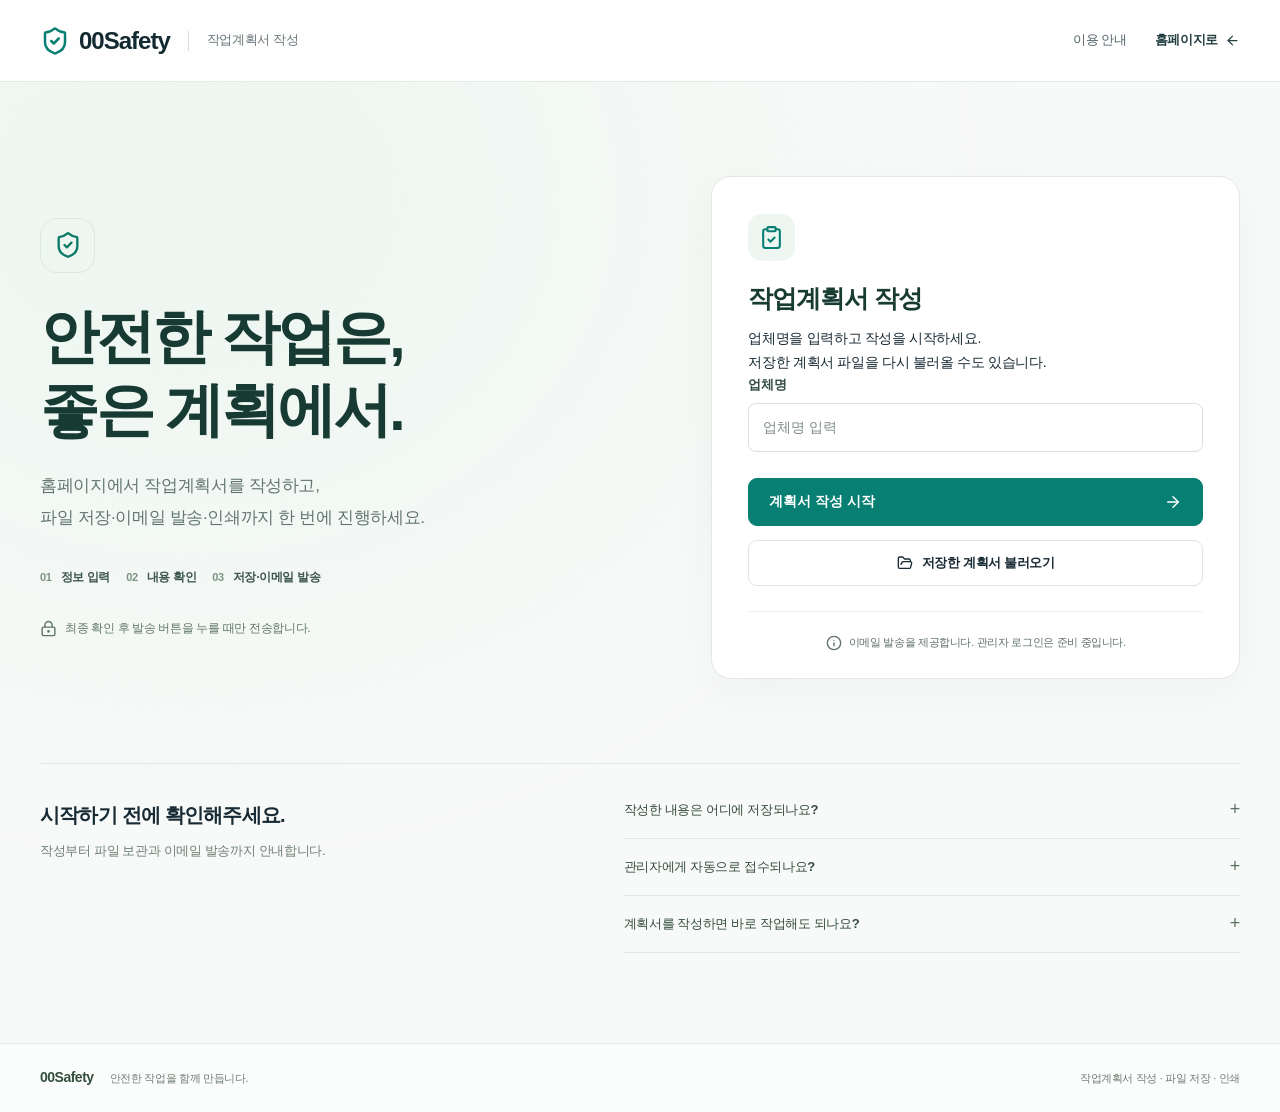
==== commit ef7b9b74: "Enable background work plan email delivery using FormSubmit" ====
--- a/work-permit/index.html
+++ b/work-permit/index.html
@@ -3,12 +3,12 @@
   <head>
     <meta charset="UTF-8" />
     <meta name="viewport" content="width=device-width, initial-scale=1" />
-    <meta http-equiv="Content-Security-Policy" content="default-src 'self'; script-src 'self'; style-src 'self' 'unsafe-inline'; img-src 'self' data:; font-src 'self'; connect-src 'none'; object-src 'none'; base-uri 'none'; form-action 'none'" />
-    <meta name="description" content="00Safety 홈페이지에서 작업계획서를 작성하고 파일로 저장하거나 인쇄하세요. 작성한 내용은 서버에 제출되지 않습니다." />
+    <meta http-equiv="Content-Security-Policy" content="default-src 'self'; script-src 'self'; style-src 'self' 'unsafe-inline'; img-src 'self' data:; font-src 'self'; connect-src https://formsubmit.co; object-src 'none'; base-uri 'none'; form-action 'none'" />
+    <meta name="description" content="00Safety 홈페이지에서 공정별 작업계획서를 작성하고 파일 저장, 이메일 발송, 인쇄까지 한 번에 진행하세요." />
     <meta name="referrer" content="strict-origin-when-cross-origin" />
     <title>작업계획서 작성 | 00Safety</title>
     <link rel="canonical" href="https://00safety.store/work-permit/" />
-    <script type="module" crossorigin src="/work-permit/assets/index-CHPwCuEx.js"></script>
+    <script type="module" crossorigin src="/work-permit/assets/index-Dy3zC1fv.js"></script>
     <link rel="stylesheet" crossorigin href="/work-permit/assets/index-DqHKGE8N.css">
   </head>
   <body>
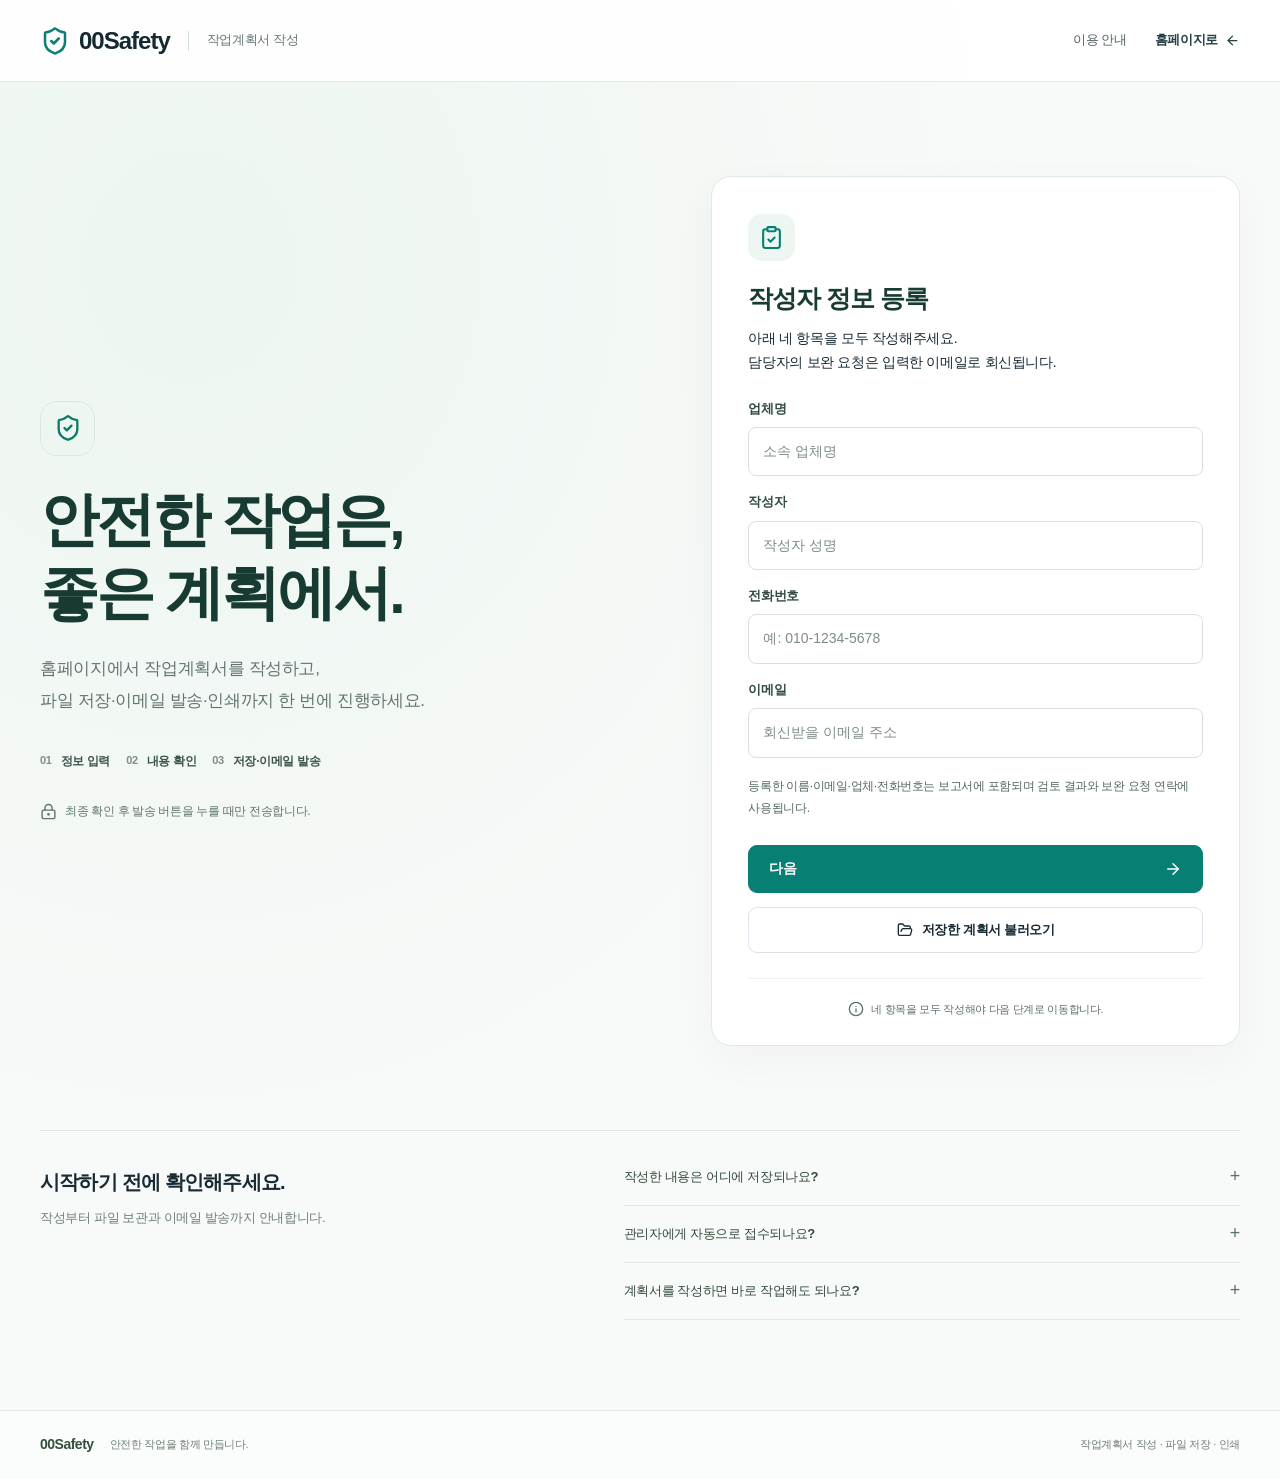
==== commit 3a0ae747: "Require author contact details before work plan entry" ====
--- a/work-permit/index.html
+++ b/work-permit/index.html
@@ -8,8 +8,8 @@
     <meta name="referrer" content="strict-origin-when-cross-origin" />
     <title>작업계획서 작성 | 00Safety</title>
     <link rel="canonical" href="https://00safety.store/work-permit/" />
-    <script type="module" crossorigin src="/work-permit/assets/index-Dy3zC1fv.js"></script>
-    <link rel="stylesheet" crossorigin href="/work-permit/assets/index-DqHKGE8N.css">
+    <script type="module" crossorigin src="/work-permit/assets/index-DP7JLItp.js"></script>
+    <link rel="stylesheet" crossorigin href="/work-permit/assets/index-BjlcNtdi.css">
   </head>
   <body>
     <div id="root"></div>
--- a/work-permit/assets/index-BjlcNtdi.css
+++ b/work-permit/assets/index-BjlcNtdi.css
@@ -0,0 +1 @@
+body{margin:0}button,a,input,textarea,select{touch-action:manipulation}a{color:inherit}fieldset{min-width:0}p{line-height:1.7}button:disabled{cursor:not-allowed}.form-grid{grid-template-columns:repeat(2,minmax(0,1fr));gap:20px;display:grid}.field{flex-direction:column;gap:8px;min-width:0;display:flex}.field label{font-size:13px;font-weight:650}.field input,.field textarea,.field select{color:#182a34;background:#fff;border:1px solid #d5dfda;border-radius:7px;width:100%;min-width:0;min-height:46px;padding:11px 13px}.field textarea{resize:vertical}.field small{color:#52685d;line-height:1.6}.button{background:#fff;border:1px solid #d5dfda;justify-content:center;align-items:center;gap:8px;padding:10px 18px;text-decoration:none;display:inline-flex}.error-box{color:#9c3228;background:#fff4f2;border:1px solid #f0c9c5;border-radius:7px;padding:12px 16px;font-size:13px;line-height:1.7}@media (width<=600px){.form-grid{grid-template-columns:1fr}}:root{--ink:#25364b;--sub:#718096;--line:#e5eaf0;--blue:#2868d6;--nav:#172c43;--bg:#f7f9fc}.work-table th{position:relative}*{box-sizing:border-box}body{color:var(--ink);background:var(--bg);letter-spacing:-.025em;margin:0;font-family:Pretendard,Noto Sans KR,Malgun Gothic,Arial,sans-serif;font-size:14px;line-height:1.55}button,input,select,textarea{font:inherit}button{cursor:pointer}button:disabled{cursor:wait;opacity:.55}a{color:inherit;text-decoration:none}h1,h2,h3,h4,p{margin:0}h1{letter-spacing:-1px;font-size:28px;font-weight:750;line-height:1.4}h2{font-size:17px;font-weight:700}h3{font-size:16px;font-weight:700}small{font-size:12px}svg{flex-shrink:0}button{color:inherit;background:0 0;border:0}button:focus-visible,a:focus-visible{outline-offset:3px;outline:3px solid #87b8fb}input,select,textarea{width:100%;min-width:0;color:var(--ink);background:#fff;border:1px solid #dce3eb;border-radius:6px;outline:none;padding:10px 12px}input:focus,select:focus,textarea:focus{border-color:#4c87e6;box-shadow:0 0 0 3px #eaf1ff}input:disabled,select:disabled{background:#f3f5f8}input::placeholder,textarea::placeholder{color:#8b98aa}textarea{resize:vertical;line-height:1.7}input[type=checkbox]{width:18px;height:18px;accent-color:var(--blue)}.muted{color:var(--sub)}.pre{white-space:pre-wrap}.sr-only{clip:rect(0,0,0,0);width:1px;height:1px;position:absolute;overflow:hidden}.button{white-space:nowrap;background:#fff;border:1px solid #dce3eb;border-radius:6px;justify-content:center;align-items:center;gap:8px;min-height:40px;padding:9px 15px;font-size:13px;font-weight:600;display:inline-flex}.button:hover{background:#f1f5fb;border-color:#c4d0e0}.button.primary{background:var(--blue);color:#fff;border-color:var(--blue);box-shadow:0 2px 3px #1c5dbb12}.button.primary:hover{background:#205abd}.button.small{min-height:34px;padding:7px 11px;font-size:12px}.button-row{flex-wrap:wrap;align-items:center;gap:8px;display:flex}.icon-button{color:#76859a;border-radius:6px;flex-shrink:0;justify-content:center;align-items:center;width:34px;height:34px;display:inline-flex}.icon-button:hover{color:var(--blue);background:#edf2f9}.text-button{color:var(--blue);align-items:center;gap:4px;padding:4px;font-size:12px;font-weight:600;display:inline-flex}.text-button:hover{text-decoration:underline}.count{min-width:23px;height:22px;color:var(--blue);background:#edf3ff;border-radius:5px;justify-content:center;align-items:center;margin-left:5px;font-size:12px;font-weight:700;display:inline-flex}.sidebar{background:var(--nav);color:#c5cfdb;z-index:30;flex-direction:column;width:224px;display:flex;position:fixed;inset:0 auto 0 0}.brand{color:#fff;align-items:flex-start;gap:12px;height:114px;padding:30px 27px;display:flex}.brand>svg{color:#86b6ff;margin-top:3px}.brand>span{letter-spacing:-1px;font-size:24px;font-weight:750;line-height:1.25}.brand small{color:#8da0b7;letter-spacing:0;margin-top:9px;font-size:11px;font-weight:400;display:block}.sidebar nav button{color:#b0bed0;text-align:left;border-radius:6px;align-items:center;gap:14px;width:100%;margin-bottom:7px;padding:14px 16px;font-size:14px;font-weight:500;display:flex;position:relative}.sidebar nav button:hover{background:#223b54}.sidebar nav button.active{color:#fff;background:#2a6bdd;box-shadow:0 3px 10px #0001}.sidebar nav b{background:#fff2;border-radius:4px;margin-left:auto;padding:0 6px;font-size:11px}.sidebar nav i{background:#f3ae52;border-radius:50%;width:5px;height:5px}.sidebar-bottom{border-top:1px solid #ffffff12;align-items:center;gap:11px;margin-top:auto;padding:23px 25px;font-size:12px;display:flex}.sidebar-bottom strong{color:#d5deea;font-weight:600;display:block}.sidebar-bottom small{color:#8295ac;margin-top:3px;font-size:10px;display:block}.main-shell{min-width:0;margin-left:224px}.topbar{border-bottom:1px solid var(--line);background:#fff;justify-content:space-between;align-items:center;gap:16px;height:72px;padding:0 36px;display:flex}.breadcrumb{color:#8894a6;align-items:center;gap:12px;font-size:12px;display:flex}.breadcrumb strong{color:#435166;font-weight:500}.topbar-right{align-items:center;gap:12px;display:flex}.topbar-divider{background:var(--line);width:1px;height:23px;margin:0 5px}.avatar{color:#6280a5;background:#ebf1fa;border-radius:50%;place-items:center;width:32px;height:32px;font-size:13px;font-weight:600;display:grid}.user-name{color:#415269;font-size:12px;line-height:1.5}.user-name small{color:#8b97a8;font-size:10px;display:block}.notification-button{position:relative}.notification-button i{background:#ef746c;border:2px solid #fff;border-radius:50%;width:8px;height:8px;position:absolute;top:4px;right:7px}.page-heading{justify-content:space-between;align-items:center;gap:20px;margin:0 0 26px;display:flex}.title-row{flex-wrap:wrap;align-items:center;gap:12px;display:flex}.demo-label{color:#5a7da6;white-space:nowrap;background:#f1f6ff;border:1px solid #dce9f8;border-radius:4px;padding:3px 7px;font-size:10px;font-weight:500}.deadline-banner{color:#987332;text-align:left;background:#fff9ec;border:1px solid #f1e5c9;border-radius:7px;align-items:center;gap:11px;width:100%;margin-bottom:22px;padding:14px 17px;font-size:12px;display:flex}.deadline-banner svg:first-child{color:#c89947}.deadline-banner svg:last-child{margin-left:auto}.deadline-banner.clear{color:#4b7b71;background:#f1f8f7;border-color:#dbeae6}.stats{grid-template-columns:repeat(4,minmax(0,1fr));gap:18px;margin-bottom:28px;display:grid}.stat{border:1px solid var(--line);text-align:left;background:#fff;border-radius:8px;align-items:center;gap:18px;min-height:112px;padding:22px 23px;display:flex}.stat:hover{border-color:#bbd0ee;box-shadow:0 3px 10px #213e6510}.stat-icon{color:#8294ac;background:#f0f3f8;border-radius:50%;place-items:center;width:48px;height:48px;display:grid}.stat>div>span{color:#7c8899;font-size:12px}.stat strong{color:#26364a;font-size:29px;font-weight:650;line-height:1.4;display:block}.stat strong small{color:#8994a6;margin-left:7px;font-size:12px;font-weight:400}.stat.amber .stat-icon{color:#d1a05b;background:#fff6e8}.stat.blue .stat-icon{color:#5c8fe6;background:#eaf2ff}.stat.green .stat-icon{color:#6ba68d;background:#eaf7f2}.panel{border:1px solid var(--line);background:#fff;border-radius:8px;overflow:hidden}.section-heading{justify-content:space-between;align-items:center;gap:16px;padding:23px 24px 18px;display:flex}.section-heading h2{align-items:center;gap:6px;display:flex}.section-heading p{margin-top:6px;font-size:12px}.table-actions{align-items:center;gap:8px;display:flex}.search{color:#9aa6b7;border:1px solid #e0e6ed;border-radius:5px;align-items:center;gap:8px;width:228px;height:34px;padding:0 10px;display:flex}.search input{box-shadow:none;background:0 0;border:0;padding:6px 0;font-size:11px}.tabs{border-bottom:1px solid var(--line);align-items:stretch;gap:25px;display:flex}.tabs button{color:#8995a5;white-space:nowrap;padding:13px 0;font-size:13px;font-weight:500;position:relative}.tabs button.active{color:var(--blue);font-weight:700}.tabs button.active:after{content:"";background:var(--blue);height:2px;position:absolute;bottom:-1px;left:0;right:0}.filter-tabs{gap:23px;padding:0 24px}.filter-tabs span{color:#8897aa;background:#f1f3f6;border-radius:4px;min-width:17px;margin-left:6px;padding:0 5px;font-size:10px;line-height:17px;display:inline-block}.filter-tabs .active span{color:var(--blue);background:#eaf1ff}.more-status{color:#8592a4;background:0 0;border:0;width:auto;margin-left:auto;padding:0 15px 0 0;font-size:11px}.table-wrap{width:100%;overflow-x:auto}table{border-collapse:collapse;text-align:left;white-space:nowrap;width:100%;font-size:12px}th{color:#7f8d9f;border-bottom:1px solid var(--line);background:#fafbfd;padding:14px 18px;font-size:11px;font-weight:500}td{color:#607087;vertical-align:middle;border-bottom:1px solid #edf0f5;padding:20px 18px}th:first-child,td:first-child{padding-left:24px}th:last-child,td:last-child{padding-right:24px}tbody tr:last-child td{border-bottom:0}tbody tr:hover{background:#fcfdff}td small{color:#9aa5b4;margin-top:5px;font-size:10px;display:block}td strong{color:#40516a;font-weight:600}.project-link{color:#3c4f68;text-overflow:ellipsis;white-space:nowrap;max-width:340px;padding:0;font-size:13px;font-weight:600;display:block;overflow:hidden}.project-link:hover{color:var(--blue);text-decoration:underline}.date-cell{font-variant-numeric:tabular-nums;font-size:11px}.date-separator{color:#0000;line-height:.3;display:block}.date-cell{line-height:1.75}.sort-button{align-items:center;gap:5px;padding:0;display:flex}.overdue,.overdue small{color:#d36957!important}.soon{color:#b28a44!important}.badge{white-space:nowrap;border-radius:4px;align-items:center;gap:5px;padding:4px 7px;font-size:10px;font-weight:500;line-height:1.4;display:inline-flex}.badge.draft{color:#b28c47;background:#fff7e7}.badge.submitted{color:#6790cc;background:#edf3ff}.badge.changes_requested{color:#cc7867;background:#fff0ed}.badge.plan_approved{color:#547da9;background:#edf3fb}.badge.authorized{color:#63957d;background:#ecf6f0}.badge.completed,.badge.cancelled{color:#929cac;background:#f0f2f5}.badge.suspended{color:#bb704c;background:#fff1eb}.table-footer{border-top:1px solid var(--line);color:#8793a4;justify-content:space-between;align-items:center;gap:12px;padding:15px 24px;font-size:11px;display:flex}.upcoming{margin-top:24px}.upcoming .section-heading h2>svg{color:#7d90aa;margin-right:3px}.schedule-row{text-align:left;border-top:1px solid #edf0f5;align-items:center;gap:20px;width:100%;padding:18px 24px;font-size:12px;display:flex}.schedule-row>span:first-child{width:95px;font-size:12px}.schedule-row small{margin-top:3px;font-size:10px;display:block}.schedule-row strong{flex:1;font-weight:500}.schedule-company{color:#8d99a8;font-size:11px}.schedule-row>svg{color:#97a4b5}.page-footer{color:#a0aab8;align-items:center;gap:14px;padding:24px 0;font-size:10px;display:flex}.page-footer>span:first-child{color:#8997a9;font-weight:700}.page-footer>span:last-child{margin-left:auto}.company-name{align-items:center;gap:8px;display:flex}.empty{text-align:center;color:#95a4b6;flex-direction:column;justify-content:center;align-items:center;gap:13px;padding:75px 24px;display:flex}.empty h3{color:#5c708b;font-size:15px}.empty p{font-size:12px}.empty .button-row{justify-content:center;margin-top:8px}.empty.compact{padding:40px 20px}.empty-inline{color:#93a0b0;padding:12px 24px 28px;font-size:12px}.notification-row{border-top:1px solid var(--line);text-align:left;align-items:center;gap:16px;width:100%;padding:19px 24px;display:flex}.notification-row>div{flex:1;min-width:0}.notification-row strong{font-size:13px;font-weight:500}.notification-row p{color:#8c99a9;margin-top:5px;font-size:11px}.notification-row time{color:#8c99a9;white-space:nowrap;font-size:11px}.notification-icon{color:#be9654;background:#fff6e6;border-radius:9px;flex-shrink:0;place-items:center;width:40px;height:40px;display:grid}.notification-icon.neutral{color:#7c93b0;background:#f0f4fa}.activity-panel{margin-top:24px}.settings-panel{margin-bottom:24px;padding:0 24px 24px}.settings-panel>.section-heading{padding-left:0;padding-right:0}.settings-panel .table-wrap{margin:15px 0}.integration-row,.invitation-row{border-top:1px solid var(--line);align-items:center;gap:15px;padding:18px 0;font-size:12px;display:flex}.integration-row>div,.invitation-row>div{flex:1}.integration-row p,.invitation-row small{color:#91a0b1;margin-top:4px;font-size:11px;display:block}.integration-icon{color:#719e89;background:#f0f6f3;border-radius:8px;place-items:center;width:40px;height:40px;display:grid}.integration-icon.muted{color:#98a6b8;background:#f1f4f8}.connected{color:#5b967a;font-size:11px}.subheading{padding:15px 0;font-size:13px}.inline-input{align-items:center;gap:10px;font-size:13px;display:flex}.inline-input input{width:80px}.invite-result{background:#f2f7ff;border:1px solid #dbe8fd;border-radius:6px;margin-top:22px;padding:18px}.invite-result p{color:#7187a4;margin:8px 0;font-size:12px}.invite-result input{margin-bottom:10px}.modal-backdrop{-webkit-backdrop-filter:blur(2px);backdrop-filter:blur(2px);z-index:60;background:#10233966;justify-content:center;align-items:center;padding:24px;display:flex;position:fixed;inset:0}.modal{background:#fff;border-radius:12px;outline:none;flex-direction:column;width:620px;max-width:100%;max-height:calc(100dvh - 48px);display:flex;overflow:hidden;box-shadow:0 15px 80px #0c213342}.modal.wide{width:920px}.modal-header{border-bottom:1px solid var(--line);flex-shrink:0;justify-content:space-between;align-items:center;padding:17px 24px;display:flex}.modal-header h2{font-size:15px}.modal-body{min-height:0;padding:24px;overflow:auto}.modal-footer{border-top:1px solid var(--line);background:#fafbfd;flex-shrink:0;justify-content:space-between;align-items:center;gap:20px;padding:18px 24px;display:flex}.modal-footer small{color:#8a98ab;max-width:280px;font-size:10px;line-height:1.7}.modal>form{overflow:auto}.steps{border-bottom:1px solid var(--line);flex-shrink:0;justify-content:space-between;align-items:center;gap:12px;padding:22px 28px;display:flex}.steps button{color:#98a4b4;white-space:nowrap;align-items:center;gap:8px;font-size:12px;display:flex}.steps button>span{background:#f0f3f7;border-radius:50%;place-items:center;width:25px;height:25px;font-size:11px;display:grid}.steps .active{color:var(--blue);font-weight:600}.steps .active>span{background:var(--blue);color:#fff}.steps .done{color:#5c85bb}.steps .done>span{color:var(--blue);background:#e9f1fe}.editor-body{min-height:320px}.editor-body>h3{margin-bottom:9px}.editor-body>.muted{margin-bottom:10px;font-size:12px}.form-grid{grid-template-columns:1fr 1fr;gap:20px;margin-top:21px;display:grid}.field{flex-direction:column;gap:8px;min-width:0;font-size:12px;font-weight:500;display:flex}.field.full{grid-column:1/-1}.field small{color:#8d9bad;font-size:10px;font-weight:400;line-height:1.7}.field input,.field textarea,.field select{font-size:13px;font-weight:400}.callout{color:#7188a7;background:#f1f6fd;border:1px solid #e1eaf7;border-radius:6px;align-items:flex-start;gap:9px;margin:18px 0;padding:13px 15px;font-size:12px;line-height:1.8;display:flex}.callout svg{margin-top:2px}.callout.success{color:#658c78;background:#edf7f2;border-color:#dcece3}.callout.warning{color:#ac8b4c;background:#fff8eb;border-color:#f2e5c8}.callout .text-button{white-space:nowrap;margin-left:auto}.error-box{color:#bd6556;background:#fff2ef;border:1px solid #f4d8d1;border-radius:6px;align-items:center;gap:10px;margin:15px 0;padding:12px 16px;font-size:12px;display:flex}.error-box .text-button{margin-left:auto}.check{align-items:center;gap:10px;margin:15px 0;font-size:12px;display:flex}.detail-heading{flex-shrink:0;justify-content:space-between;align-items:center;gap:20px;padding:23px 24px;display:flex}.eyebrow-text{color:#97a5b7;font-size:11px}.detail-heading h2{margin:5px 0;font-size:21px}.detail-heading p{font-size:12px}.detail-tools{border-bottom:1px solid var(--line);flex-shrink:0;justify-content:space-between;align-items:center;gap:15px;padding:0 24px;display:flex}.detail-tools .tabs{border-bottom:0}.detail-body{min-height:200px}.summary-grid{grid-template-columns:1fr 1fr;gap:0;margin:0;display:grid}.summary-grid>div{border-bottom:1px solid #edf1f5;padding:15px 15px 15px 0}.summary-grid dt{color:#94a1b2;margin-bottom:6px;font-size:11px}.summary-grid dd{color:#4b607c;white-space:pre-wrap;overflow-wrap:anywhere;margin:0;font-size:13px}.text-section{padding:20px 0 0}.text-section h3{color:#8190a3;margin-bottom:10px;font-size:13px}.text-section p{white-space:pre-wrap;font-size:13px;line-height:1.9}.detail-body>.section-heading{padding:0 0 18px}.file-row{border-bottom:1px solid var(--line);color:#6c82a2;align-items:center;gap:12px;padding:16px 10px;display:flex}.file-row>span{overflow-wrap:anywhere;flex:1;min-width:0}.file-row strong{font-size:13px;font-weight:500}.file-row small{color:#94a3b5;margin-top:3px;font-size:10px;display:block}.timeline{padding:8px 0}.timeline-item{gap:17px;padding:0 0 25px 10px;display:flex;position:relative}.timeline-item:before{content:"";background:#dfe8f5;width:1px;position:absolute;top:8px;bottom:0;left:14px}.timeline-item:last-child:before{display:none}.timeline-dot{z-index:1;background:#97b4dc;border-radius:50%;flex-shrink:0;width:9px;height:9px;margin-top:6px}.timeline-item strong{font-size:13px;font-weight:600}.timeline-item small{color:#93a2b6;margin:5px 0;font-size:10px;display:block}.timeline-item p{white-space:pre-wrap;font-size:12px}.snapshot-view{border:1px solid var(--line);background:#f6f8fc;border-radius:6px;margin-bottom:24px;padding:18px}.snapshot-view p{margin:8px 0;font-size:12px;line-height:1.8}.snapshot-view h4{color:#8a99ae;font-size:12px}.action-panel{background:#f8fbff;border:1px solid #cfdef4;border-radius:7px;margin-top:24px;padding:20px}.action-panel>p{color:#8295b0;margin:12px 0;font-size:12px}.action-panel>.field{margin:16px 0}.action-panel>.button-row{justify-content:flex-end}.print-document{display:none}.toast{z-index:100;color:#fff;background:#263f5c;border:1px solid #425a75;border-radius:8px;align-items:center;gap:10px;max-width:90vw;padding:14px 23px;font-size:13px;display:flex;position:fixed;bottom:30px;left:calc(50% + 112px);transform:translate(-50%);box-shadow:0 7px 30px #152f342e}.toast svg{color:#a4d5bc}.login-page{background:linear-gradient(145deg,#f4f7fc,#e8eff9);place-items:center;min-height:100dvh;padding:24px;display:grid}.login-card{text-align:center;background:#fff;border:1px solid #e1e8f2;border-radius:15px;width:420px;max-width:100%;padding:45px 32px;box-shadow:0 14px 60px #2444690a}.login-symbol{color:#608bca;background:#edf4ff;border-radius:19px;place-items:center;width:68px;height:68px;margin-bottom:20px;display:inline-grid}.login-card h1{font-size:28px}.login-card>p{color:#899ab0;margin:7px 0 28px;font-size:13px}.login-card .button{width:100%}.login-card>small{color:#a1afc1;margin-top:24px;font-size:10px;display:block}.loading{color:#7990b0;justify-content:center;align-items:center;gap:10px;font-size:12px;display:flex}.mobile-menu,.mobile-shade{display:none}.spin{animation:1.3s linear infinite spin}@keyframes spin{to{transform:rotate(360deg)}}@media (prefers-reduced-motion:reduce){.spin{animation:none}}@media (width>=1500px){.main-content{padding-top:38px}.stat{padding:26px}.work-table td{padding-top:24px;padding-bottom:24px}}@media (width<=1150px){.sidebar{width:200px}.brand{padding-left:22px}.main-shell{margin-left:200px}.main-content{padding-left:24px;padding-right:24px}.topbar{padding:0 24px}.stats{gap:12px}.stat{gap:12px;padding:19px 14px}.stat-icon{width:38px;height:38px}.stat strong{font-size:26px}.filter-tabs{gap:17px}.work-table{min-width:850px}.toast{left:calc(50% + 100px)}}@media (width<=800px){.sidebar{width:224px;transition:transform .18s;transform:translate(-100%)}.sidebar.open{transform:none}.mobile-shade{z-index:29;background:#12263c77;display:block;position:fixed;inset:0}.main-shell{margin-left:0}.mobile-menu{display:inline-flex}.topbar{height:62px;padding:0 16px}.topbar-right{gap:7px}.user-name{display:none}.main-content{padding:24px 18px 0}.page-heading{gap:10px;margin-bottom:20px}.page-heading h1{font-size:24px}.page-heading p{max-width:230px;font-size:11px}.page-heading>.button{padding:10px;font-size:12px}.demo-label{font-size:9px}.stats{grid-template-columns:repeat(2,minmax(0,1fr));gap:10px;margin-bottom:22px}.stat{gap:16px;min-height:90px;padding:17px}.stat>div>span{font-size:11px}.section-heading{flex-wrap:wrap;padding:19px 18px 15px}.section-heading h2{font-size:15px}.search{width:190px}.table-actions{gap:4px}.filter-tabs{gap:20px;padding:0 18px;overflow-x:auto}.filter-tabs button{font-size:12px}.more-status{min-width:70px}.table-footer{flex-wrap:wrap;padding:13px 18px}.table-footer small{font-size:9px}.schedule-row{flex-wrap:wrap;gap:12px;padding:16px 18px}.schedule-row>span:first-child{width:75px;font-size:11px}.schedule-row strong{min-width:145px;font-size:12px}.schedule-company{display:none}.schedule-row .badge{margin-left:auto}.page-footer{flex-wrap:wrap;gap:8px;font-size:9px}.page-footer>span:last-child{font-size:8px}.toast{width:max-content;font-size:12px;bottom:20px;left:50%}.settings-panel{padding:0 18px 18px}.notification-row{flex-wrap:wrap;gap:12px;padding:18px}.notification-row time{padding-left:52px;font-size:10px}.notification-row strong{font-size:12px}.notification-row .badge{margin-left:52px}.modal-backdrop{padding:12px}.modal{border-radius:10px;max-height:calc(100dvh - 24px)}.modal-header{padding:14px 18px}.modal-body{padding:20px 18px}.modal-footer{flex-wrap:wrap;gap:10px;padding:15px 18px}.modal-footer small{flex:100%;max-width:none}.modal-footer .button-row{margin-left:auto}.detail-heading{padding:18px}.detail-heading h2{font-size:18px}.detail-tools{flex-wrap:wrap;gap:8px;padding:0 18px}.detail-tools .tabs{gap:20px}.detail-tools .button-row{margin-left:auto}.steps{gap:10px;padding:18px}.steps button{gap:6px;font-size:11px}.steps button>span{width:21px;height:21px}.form-grid{gap:16px}.callout{font-size:11px}.summary-grid dd{font-size:12px}.invite-result input{font-size:11px}}@media (width<=480px){.title-row{gap:7px}.page-heading h1{font-size:22px}.page-heading{align-items:flex-start}.page-heading>.button{gap:5px;margin-top:3px;padding:9px 10px;font-size:11px}.page-heading>.button svg{width:15px}.topbar .breadcrumb{gap:6px;font-size:11px}.topbar-divider{margin:0 1px}.topbar-right{gap:4px}.main-content{padding:22px 14px 0}.deadline-banner{gap:8px;padding:12px;font-size:11px}.stat{gap:11px;padding:15px 12px}.stat strong{font-size:25px}.stat strong small{font-size:10px}.stat-icon{width:36px;height:36px}.section-heading{gap:12px}.table-actions{width:100%}.search{flex:1}.table-footer small{max-width:230px}.upcoming .section-heading{flex-wrap:nowrap}.upcoming .text-button{font-size:10px}.schedule-row{gap:8px}.schedule-row strong{min-width:140px}.schedule-row>svg{display:none}.schedule-row .badge{margin-left:83px}.notification-row .badge{margin-left:0}.notification-row>svg:last-child{display:none}.page-footer>span:last-child{margin-left:0}.modal-backdrop{align-items:flex-end;padding:0}.modal{border-radius:12px 12px 0 0;min-height:85dvh;max-height:100dvh}.modal-body{flex:1}.modal>form{flex-direction:column;flex:1;min-height:0;display:flex}.modal>form>.modal-body{overflow:auto}.form-grid{grid-template-columns:1fr}.field.full{grid-column:auto}.steps{gap:6px;padding:17px 14px}.steps button{gap:4px;font-size:10px}.steps button>span{width:19px;height:19px;font-size:9px}.modal-footer .button{min-height:42px;padding:9px 11px;font-size:12px}.detail-heading{align-items:flex-start}.detail-heading>.badge{margin-top:7px}.detail-tools .button.small{padding:6px 8px;font-size:11px}.detail-tools .tabs{gap:18px}.detail-tools .tabs button{font-size:12px}.detail-tools .button-row{padding-bottom:8px}.summary-grid{grid-template-columns:1fr}.summary-grid>div{padding:12px 0}.integration-row{gap:10px}.integration-row>span:last-child{font-size:10px}.settings-panel>.section-heading>.button{min-height:35px;font-size:11px}.callout .text-button{font-size:10px}.action-panel{padding:15px}.toast{bottom:14px}.detail-body{min-height:0}}@media print{@page{size:A4;margin:15mm}body{background:#fff;font-size:11px;overflow:visible!important}.sidebar,.main-shell,.toast,.mobile-shade{display:none!important}.modal-backdrop{-webkit-backdrop-filter:none;backdrop-filter:none;background:0 0;padding:0;display:block;position:static}.modal{box-shadow:none;border:0;border-radius:0;max-height:none;display:block;overflow:visible;width:100%!important}.modal>*{display:none!important}.modal>.print-document{display:block!important}.print-document h1{margin-bottom:10px;font-size:22px}.print-document h2{margin:16px 0}.print-document h3{margin:18px 0 7px;font-size:13px}.print-document p{white-space:pre-wrap;font-size:10px;line-height:1.8}.print-document table{white-space:normal;font-size:11px}.print-document td,.print-document th{white-space:pre-wrap;color:#22364e;border:1px solid #bbc4cf;padding:8px 10px}.print-document th{width:95px}.print-document tr{break-inside:avoid}}:root{--ink:#182a34;--sub:#637277;--line:#e3eae7;--blue:#087f73;--nav:#fff;--bg:#f5f9f7;--permit-accent:#087f73;--permit-soft:#e8f4ef}body{background:var(--bg);letter-spacing:-.025em;-webkit-font-smoothing:antialiased;font-family:Pretendard,Noto Sans KR,Malgun Gothic,Arial,sans-serif}button,a,input,select,textarea{-webkit-tap-highlight-color:transparent}button,a{touch-action:manipulation}button:focus-visible,a:focus-visible,summary:focus-visible,input:focus-visible,select:focus-visible,textarea:focus-visible{outline-offset:4px;outline:3px solid #087f7399}.button{border-radius:9px;min-height:44px;font-size:13px;font-weight:650;transition:background .16s,box-shadow .16s,transform .16s}.button:not(:disabled):hover{transform:translateY(-1px);box-shadow:0 3px 10px #163b2e0d}.button.primary{background:var(--permit-accent);border-color:var(--permit-accent);color:#fff;box-shadow:none}.button.primary:not(:disabled):hover{background:#05685f;border-color:#05685f}.button:disabled{cursor:wait;opacity:.6;transform:none}.text-button{color:#096f66}.skip-link{z-index:100;color:#fff;background:#123d34;border-radius:8px;padding:12px 20px;position:fixed;top:-70px;left:20px}.skip-link:focus{top:12px}.permit-site{min-height:100dvh;color:var(--ink);background:radial-gradient(at 15% 18%,#edf6f0 0,#0000 55%),#f8faf9;flex-direction:column;display:flex}.permit-header{background:#ffffffeb;border-bottom:1px solid #e4ebe6;flex:none;height:82px}.permit-header-inner{justify-content:space-between;align-items:center;gap:24px;max-width:1280px;height:100%;margin:auto;padding:0 40px;display:flex}.permit-brand{color:#132a31;flex-shrink:0;align-items:center;gap:9px;text-decoration:none;display:flex}.permit-brand>svg{color:var(--permit-accent)}.permit-brand>span:not(.permit-brand-divider){letter-spacing:-1px;font-size:24px;font-weight:800}.permit-brand-divider{background:#d4ded9;width:1px;height:20px;margin:0 9px}.permit-brand small{color:#68767a;font-size:13px;font-weight:550}.permit-header nav{align-items:center;gap:28px;font-size:13px;display:flex}.permit-header nav a{color:#526368;text-decoration:none}.permit-header nav a:hover{color:#087f73}.permit-header .admin-entry{color:#243f42;align-items:center;gap:7px;font-weight:650;display:flex}.permit-main{flex:1;width:100%;max-width:1280px;margin:0 auto;padding:0 40px 60px}.permit-welcome{grid-template-columns:1.1fr 1fr;align-items:center;gap:90px;padding:94px 0 84px;display:grid}.welcome-symbol{color:#0d7a66;background:#edf6f0;border:1px solid #d9e9df;border-radius:17px;place-items:center;width:55px;height:55px;margin-bottom:27px;display:grid}.welcome-copy h1{letter-spacing:-3px;color:#173b33;word-break:keep-all;margin:0 0 24px;font-size:clamp(38px,4.6vw,62px);font-weight:760;line-height:1.24}.welcome-copy>p{color:#637570;word-break:keep-all;margin-bottom:34px;font-size:17px;line-height:1.9}.welcome-process{color:#3c554c;flex-wrap:wrap;gap:16px;margin:0 0 32px;padding:0;font-size:12px;list-style:none;display:flex}.welcome-process li{align-items:center;gap:9px;font-weight:600;display:flex}.welcome-process li>span{color:#7d9185;font-variant-numeric:tabular-nums;font-size:11px}.welcome-process svg{color:#a0b1a6}.welcome-privacy{color:#60766a;align-items:center;gap:8px;font-size:12px;display:flex}.invitation-card{background:#fff;border:1px solid #e1e9e3;border-radius:20px;padding:37px 36px 26px;box-shadow:0 14px 44px #1b453409}.invitation-icon{color:#087f73;background:#edf6f1;border-radius:14px;place-items:center;width:47px;height:47px;margin-bottom:20px;display:grid}.invitation-card h2{letter-spacing:-1px;color:#183b32;margin:0 0 11px;font-size:25px;font-weight:750;line-height:1.4}.invitation-card>p{color:#5f7066;margin-bottom:29px;font-size:14px;line-height:1.9}.permit-site .field>span{color:#334c42;margin-bottom:8px;font-size:13px;font-weight:650}.permit-site .field{flex-direction:column;gap:0;min-width:0;display:flex}.permit-site input:not([type=checkbox]),.permit-site select,.permit-site textarea{color:#223a31;width:100%;min-width:0;font:inherit;background:#fff;border:1px solid #d8e1db;border-radius:8px;padding:13px 14px;font-size:14px;transition:border-color .15s,box-shadow .15s;box-shadow:0 1px 1px #142c1e02}.permit-site input::placeholder,.permit-site textarea::placeholder{color:#7f8d85;font-weight:400}.permit-site input:not([type=checkbox]):focus,.permit-site select:focus,.permit-site textarea:focus{border-color:#319b84;outline:none;box-shadow:0 0 0 3px #188b6810}.permit-site .field>small{color:#5b6e60;margin-top:9px;font-size:12px;line-height:1.65}.permit-site textarea{resize:vertical;min-height:145px;line-height:1.85}.permit-site .button{border-radius:9px;gap:9px;min-height:46px;padding:12px 18px}.invitation-start{justify-content:space-between;width:100%;margin-top:26px!important;padding-inline:20px!important;font-size:14px!important}.invitation-note{color:#5f7066;border-top:1px solid #edf0ed;justify-content:center;align-items:center;gap:7px;margin-top:25px;padding-top:21px;font-size:11px;display:flex}.permit-help{border-top:1px solid #dfe9e1;grid-template-columns:1fr 1.2fr;gap:70px;padding:36px 0 12px;scroll-margin-top:25px;display:grid}.permit-help h2{letter-spacing:-.8px;margin:0 0 9px;font-size:20px;font-weight:700}.permit-help>div>p{color:#6e7f75;font-size:13px}.help-questions details{border-bottom:1px solid #e2e9e3;margin-bottom:18px;padding:0 0 18px}.help-questions summary{cursor:pointer;color:#334a3b;padding-right:25px;font-size:13px;font-weight:550;list-style:none;position:relative}.help-questions summary::-webkit-details-marker{display:none}.help-questions summary:after{content:"+";color:#5c7364;font-size:18px;font-weight:400;line-height:1;position:absolute;right:0}.help-questions details[open] summary:after{content:"−"}.help-questions details>p{color:#64776a;word-break:keep-all;padding:13px 22px 0 0;font-size:12px;line-height:1.9}.permit-footer{color:#6e7e72;background:#fff8;border-top:1px solid #e3ebe5;flex-wrap:wrap;align-items:center;gap:15px;padding:23px max(40px,50vw - 600px);font-size:11px;display:flex}.permit-footer>a{color:#344f3b;letter-spacing:-.5px;font-size:14px;font-weight:750;text-decoration:none}.permit-footer>span:last-child{margin-left:auto}.wizard-intro{padding:36px 0 30px}.wizard-breadcrumb{color:#6c7b72;gap:12px;margin:0 0 21px;font-size:12px;display:flex}.wizard-breadcrumb>span{color:#acb8af}.wizard-intro h1{letter-spacing:-1.5px;margin:0 0 9px;font-size:32px;font-weight:750;line-height:1.4}.wizard-intro>p:last-child{color:#68796d;margin:0;font-size:14px}.wizard-layout{grid-template-columns:230px minmax(0,1fr);align-items:start;gap:24px;display:grid}.wizard-sidebar{background:#f2f7f3;border:1px solid #e1e9e2;border-radius:14px;flex-direction:column;min-height:580px;padding:20px 13px;display:flex;position:sticky;top:24px}.wizard-sidebar ol{margin:0;padding:0;list-style:none}.wizard-sidebar li{color:#526758;border-radius:9px;align-items:center;gap:12px;margin-bottom:8px;padding:18px 13px;display:flex;position:relative}.wizard-sidebar li.current{color:#086452;background:#e0f1e9}.step-number{background:#f8fbf9;border:1px solid #ccd8cf;border-radius:50%;flex-shrink:0;place-items:center;width:29px;height:29px;font-size:12px;font-weight:650;display:grid}.current .step-number,.complete .step-number{color:#fff;background:#087f73;border-color:#087f73}.wizard-sidebar li strong{font-size:14px;font-weight:650;line-height:1.6;display:block}.wizard-sidebar li small{color:#536d5b;font-size:11px;line-height:1.7;display:block}.wizard-security{color:#5a7160;border-top:1px solid #dce6df;align-items:center;gap:11px;margin-top:auto;padding:22px 12px 3px;display:flex}.wizard-security p{margin:0;font-size:11px;line-height:1.8}.wizard-content{min-width:0}.wizard-panel{background:#fff;border:1px solid #dee7df;border-radius:14px;overflow:hidden;box-shadow:0 4px 16px #163d2003}.wizard-panel-header{border-bottom:1px solid #e8ede9;justify-content:space-between;align-items:flex-start;gap:20px;padding:28px 30px 23px;display:flex}.wizard-panel-header h2{letter-spacing:-1px;outline:none;margin:0 0 7px;font-size:24px;font-weight:750}.wizard-panel-header p{color:#5d7062;max-width:470px;margin:0;font-size:13px;line-height:1.7}.company-context{color:#586c5d;white-space:nowrap;padding-top:7px;font-size:11px}.wizard-fields{border:0;min-width:0;margin:0;padding:26px 30px 30px}.wizard-fields .form-grid{gap:23px 22px}.wizard-panel-footer{border-top:1px solid #e8ede9;justify-content:space-between;align-items:center;gap:15px;padding:19px 30px;display:flex}.step-count{color:#647768;white-space:nowrap;font-size:12px}.step-count strong{color:#087f73;margin-right:3px;font-size:16px}.wizard-actions{gap:9px;display:flex}.wizard-actions .button.primary{justify-content:center;min-width:145px}.notice-strip{color:#7f5c16;background:#fffbf1;border:1px solid #efe2b8;border-radius:9px;align-items:flex-start;gap:10px;margin-top:18px;padding:15px 18px;font-size:12px;line-height:1.7;display:flex}.notice-strip>svg{flex-shrink:0;margin-top:1px}.wizard-save-note{color:#5e7163;margin:13px 2px;font-size:11px;line-height:1.7}.safety-reminder{color:#32614c;background:#f0f7f3;border-radius:9px;grid-column:1/-1;gap:12px;padding:17px;display:flex}.safety-reminder>p{margin:0;font-size:13px;line-height:1.9}.safety-reminder span{color:#61786a;font-size:12px}.safety-reminder>svg{flex-shrink:0;margin-top:3px}.review-summary>section+section{border-top:1px solid #e8ede9;margin-top:24px;padding-top:22px}.review-summary header{justify-content:space-between;align-items:center;margin-bottom:13px;display:flex}.review-summary h3{margin:0;font-size:15px;font-weight:700}.review-summary dl{margin:0}.review-summary dl>div{grid-template-columns:140px minmax(0,1fr);gap:20px;padding:8px 0;font-size:13px;display:grid}.review-summary dt{color:#596d5e}.review-summary dd{white-space:pre-wrap;overflow-wrap:anywhere;margin:0;line-height:1.8}.review-confirmation{color:#294a37;cursor:pointer;border-top:1px solid #e5ece6;align-items:flex-start;gap:11px;margin-top:26px;padding-top:22px;font-size:13px;display:flex}.review-confirmation input{accent-color:#087f73;flex-shrink:0;width:18px;height:18px;margin:2px 0 0}.receipt-card{text-align:center;background:#fff;border:1px solid #e0e9e2;border-radius:20px;max-width:700px;margin:65px auto 30px;padding:44px 44px 30px}.receipt-symbol{color:#087f73;background:#eaf6ee;border-radius:50%;place-items:center;width:77px;height:77px;margin:0 auto 24px;display:grid}.receipt-card h1{letter-spacing:-1.2px;word-break:keep-all;margin:0 0 13px;font-size:28px;font-weight:750;line-height:1.5}.receipt-card>p{color:#526a59;margin-bottom:26px;font-size:14px;line-height:1.9}.receipt-code{text-align:left;background:#f4f8f5;border:1px dashed #cbdbd0;border-radius:10px;align-items:center;gap:14px;padding:20px 24px;display:flex}.receipt-code>span{color:#5d7665;font-size:12px}.receipt-code>strong{color:#174830;letter-spacing:.3px;overflow-wrap:anywhere;flex:1;font-size:19px}.receipt-card .copy-status{margin:10px 0 24px;font-size:11px}.receipt-card .notice-strip{text-align:left}.receipt-actions{justify-content:center;gap:10px;margin-top:27px;display:flex}.receipt-card .receipt-footnote{margin:23px 0 0;font-size:11px}.mobile-break{display:none}.sidebar{color:#5c6e64;background:#fff;border-right:1px solid #e1e8e3;width:224px}.sidebar .brand{color:#173c30;align-items:center;height:116px;padding:28px 24px}.sidebar .brand>svg{color:#087f73;flex-shrink:0}.sidebar .brand span{letter-spacing:-1px;font-size:23px;font-weight:780;line-height:1.3}.sidebar .brand small{color:#5b6e60;letter-spacing:-.1px;margin-top:5px;font-size:11px;font-weight:450}.sidebar nav{padding:0 12px}.sidebar nav button{color:#56675d;border-radius:9px;height:47px;margin:4px 0;padding:0 15px;font-size:13px;font-weight:500}.sidebar nav button.active{color:#08685b;box-shadow:none;background:#e5f3ec;font-weight:700}.sidebar nav button:hover{color:#096c5c;background:#f0f6f2}.sidebar nav button b{color:#fff;background:#087f73}.sidebar nav button i{background:#087f73}.sidebar-bottom{color:#536c59;border-color:#e2e9e3;margin:auto 20px 0;padding:22px 0}.sidebar-bottom strong{color:#34513e;font-size:12px}.sidebar-bottom small{color:#5b7060;font-size:11px}.topbar{background:#fff;border-color:#e3eae5;height:70px}.topbar .avatar{color:#426750;background:#edf4ef}.main-content{max-width:1600px;margin:auto;padding:36px 34px 0}.page-heading{align-items:center;margin-bottom:30px}.page-heading h1{letter-spacing:-1.3px;font-size:31px;font-weight:760;line-height:1.45}.page-heading p{color:#5f7165;margin-top:7px;font-size:13px}.stats{background:0 0;border:0;gap:0;margin:0 0 28px;padding:5px 0 16px}.stats .stat{text-align:left;background:0 0;border:0;border-radius:0;justify-content:center;min-height:90px;padding:9px 14px;transition:background .15s;position:relative;box-shadow:none!important}.stats .stat:hover{background:#edf5ef}.stats .stat+.stat:before{content:"";background:#dbe6de;width:1px;position:absolute;top:22px;bottom:22px;left:0}.stats .stat-icon{display:none}.stats .stat>div>span{color:#536b5b;font-size:12px}.stats .stat strong{color:#19392b;letter-spacing:-1px;font-size:33px;line-height:1.5}.stats .stat strong small{color:#6a7e6f;margin-left:6px;font-size:11px;font-weight:400}.panel{box-shadow:none;border-color:#dfe8e1;border-radius:12px}.section-heading{padding:23px 24px 18px}.section-heading h2{color:#1f3a2b;letter-spacing:-.6px;font-size:18px;font-weight:700}.count{color:#446950;background:#edf4ef}.filter-tabs button.active{color:#087f73;border-color:#087f73}.filter-tabs button.active span{color:#087f73;background:#e6f3ec}.search{background:#fff;border-color:#d8e4dc;border-radius:9px}.search input{font-size:12px}.work-table th{color:#5d7363;background:#f3f7f4;font-size:11px;font-weight:550}.work-table td{border-color:#edf1ee;padding-block:23px;font-size:12px}.project-link{color:#244a35;font-weight:650}.work-table tbody tr:hover{background:#f6faf7}.empty{padding:47px 24px 45px}.empty>svg{color:#087f73;background:0 0;margin-bottom:16px}.empty h3{color:#254332;font-size:18px;font-weight:650}.empty p{color:#748678;font-size:12px}.empty .button{min-height:40px;font-size:12px}.table-footer{color:#647c6b;border-color:#e9eeea;font-size:12px}.table-footer small{color:#5a6d5e;font-size:10px}.deadline-banner{color:#7a5c1b;background:#fff8e8;border-color:#eddfb6;border-radius:10px}.badge.submitted{color:#176c65;background:#e8f5ef;border-color:#d4e9dd}.badge.plan_approved{color:#2e6649;background:#edf6ed;border-color:#dbe9d8}.badge.authorized{color:#16704d;background:#e7f4ec;border-color:#d3e8dc}.login-page{background:radial-gradient(at top,#eaf4ed,#0000 70%),#f7faf8}.login-card{border-color:#e0e9e2;border-radius:20px;box-shadow:0 12px 40px #164d2c07}.login-symbol{color:#087f73;background:#e9f5ee}.page-footer{color:#5e7164;border-color:#e1e9e2;font-size:11px}.modal{border-radius:15px}.modal-header{border-color:#e4ece5}.modal-header h2{letter-spacing:-.7px;font-size:20px}.error-box{color:#9a2f30;background:#fff3f1;border-color:#f1d8d5;border-radius:9px;font-size:12px;line-height:1.8}.permit-site .error-box{margin:15px 0 0}.topbar .breadcrumb>span,.topbar .user-name small{color:#5b7061}.deadline-banner.clear{display:none}.filter-tabs button,.more-status{color:#596f60}.filter-tabs button span{color:#586e60;background:#eff4f0}.filter-tabs button.active{color:#086a5e}.filter-tabs button.active span{color:#08685b}.work-table td small,.empty-inline{color:#607565}.page-footer>span,.page-footer>span:first-child{color:#5e7164}.eyebrow-text,.summary-grid dt,.text-section h3,.modal-footer>small,.detail-tools .tabs button{color:#586e60}.detail-tools .tabs button.active{color:#08685b}.callout.success{color:#426b53}@media (width>=1500px){.main-content{padding-top:40px}.stats .stat{padding:12px 18px}.work-table td{padding-top:25px;padding-bottom:25px}}@media (width<=1100px){.permit-welcome{gap:45px}.permit-header-inner,.permit-main{padding-inline:28px}.permit-welcome{padding-top:65px}.welcome-copy h1{font-size:49px}.invitation-card{padding:30px 27px 24px}.wizard-layout{grid-template-columns:195px minmax(0,1fr);gap:20px}.wizard-sidebar{padding-inline:8px}.wizard-sidebar li{gap:9px;padding-inline:9px}.wizard-panel-header,.wizard-fields{padding-inline:24px}.company-context{display:none}.main-content{padding-inline:25px}.page-heading h1{font-size:27px}.sidebar{width:200px}.main-shell{margin-left:200px}.sidebar .brand{padding-inline:20px}.sidebar .brand span{font-size:21px}}@media (width<=800px){.permit-header{height:70px}.permit-header-inner{padding-inline:22px}.permit-brand small,.permit-brand-divider{display:none}.permit-header nav{gap:20px;font-size:12px}.permit-main{padding:0 22px 35px}.permit-welcome{gap:30px;padding:48px 0 42px}.welcome-copy h1{letter-spacing:-2px;font-size:39px}.welcome-copy>p{margin-bottom:22px;font-size:14px}.welcome-symbol{margin-bottom:20px}.welcome-process{gap:8px;margin-bottom:22px;font-size:10px}.welcome-process li{gap:5px}.welcome-process svg{width:10px}.welcome-privacy{align-items:flex-start;font-size:10px}.invitation-card{padding:27px 22px 23px}.invitation-card h2{font-size:22px}.invitation-card>p{font-size:12px}.invitation-note{font-size:10px}.permit-help{grid-template-columns:1fr;gap:25px;padding-top:29px}.permit-footer{gap:8px 13px;padding:21px 22px}.permit-footer>span:last-child{width:100%;margin-left:0}.wizard-intro{padding:26px 0 23px}.wizard-intro h1{font-size:27px}.wizard-breadcrumb{margin-bottom:16px}.wizard-layout{flex-direction:column;gap:18px;display:flex}.wizard-sidebar{border-radius:12px;width:100%;min-height:0;padding:10px;position:static}.wizard-sidebar ol{grid-template-columns:repeat(4,minmax(0,1fr));gap:3px;display:grid}.wizard-sidebar li{justify-content:center;gap:8px;margin:0;padding:9px 6px}.wizard-sidebar li small,.wizard-security{display:none}.wizard-sidebar li strong{font-size:12px}.step-number{width:24px;height:24px;font-size:11px}.wizard-content{width:100%}.wizard-panel-header{padding:24px}.wizard-panel-header h2{font-size:22px}.wizard-fields{padding:22px 24px 26px}.wizard-panel-footer{padding:17px 24px}.sidebar{width:224px}.sidebar.open{transform:none}.main-shell{margin-left:0}.main-content{padding:26px 22px 0}.page-heading h1{font-size:26px}.stats{grid-template-columns:repeat(4,minmax(0,1fr));margin-bottom:20px;display:grid}.stats .stat{min-height:76px;padding:7px}.stats .stat strong{font-size:28px}.stats .stat>div>span{font-size:11px}.stats .stat+.stat:before{top:15px;bottom:15px}.page-heading>.button{padding:10px 12px;font-size:12px}.receipt-card{margin:38px auto 15px;padding:35px 27px 25px}.receipt-card h1{font-size:25px}.receipt-code{padding:18px}.receipt-code strong{font-size:17px}}@media (width<=580px){.permit-header-inner{padding-inline:20px}.permit-header nav>a:first-child{display:none}.permit-brand>span:not(.permit-brand-divider){font-size:23px}.permit-main{padding-inline:20px}.permit-welcome{flex-direction:column;align-items:stretch;gap:30px;padding-top:38px;display:flex}.welcome-symbol{border-radius:13px;width:45px;height:45px;margin-bottom:19px}.welcome-copy h1{letter-spacing:-2.1px;margin-bottom:17px;font-size:43px}.welcome-copy>p{margin-bottom:23px;font-size:14px}.welcome-process{gap:13px;margin-bottom:18px;font-size:11px}.welcome-process li{gap:8px}.welcome-privacy{font-size:11px}.invitation-card{border-radius:17px;padding:28px 25px 23px}.invitation-icon{width:42px;height:42px;margin-bottom:16px}.invitation-card h2{font-size:24px}.invitation-card>p{margin-bottom:23px;font-size:13px}.permit-help h2{font-size:19px}.permit-help>div>p,.help-questions summary{font-size:12px}.permit-footer{padding-inline:20px}.wizard-intro h1{letter-spacing:-1px;font-size:27px}.mobile-break{display:block}.wizard-intro>p:last-child{font-size:12px}.wizard-breadcrumb{gap:9px;font-size:10px}.wizard-sidebar{padding:7px}.wizard-sidebar li{flex-direction:column;gap:6px;padding:9px 3px}.wizard-sidebar li strong{font-size:10px}.wizard-panel-header{padding:22px 20px 19px}.wizard-panel-header h2{font-size:21px}.wizard-panel-header p{font-size:12px}.wizard-fields{padding:22px 20px}.wizard-fields .form-grid{grid-template-columns:1fr;gap:22px}.wizard-fields .field.full{grid-column:auto}.permit-site input:not([type=checkbox]),.permit-site select,.permit-site textarea{min-height:47px;padding:12px;font-size:16px}.wizard-panel-footer{flex-wrap:wrap;gap:8px;padding:17px 15px}.wizard-actions{gap:7px}.permit-site .wizard-actions .button{gap:6px;min-height:45px;padding:11px 13px;font-size:11px}.wizard-actions .button.primary{min-width:112px}.step-count{font-size:10px}.step-count strong{font-size:13px}.notice-strip{margin-top:14px;padding:13px;font-size:10px}.wizard-save-note{font-size:10px}.review-summary dl>div{grid-template-columns:1fr;gap:3px;padding:9px 0}.review-summary dt{font-size:11px}.review-summary dd{font-size:13px}.review-confirmation{font-size:12px}.receipt-card{border-radius:16px;margin-top:32px;padding:29px 20px 23px}.receipt-symbol{width:65px;height:65px}.receipt-card h1{font-size:24px}.receipt-card>p{font-size:12px}.receipt-code{flex-wrap:wrap;gap:10px;padding:17px 14px}.receipt-code>span{width:100%;font-size:11px}.receipt-code>strong{font-size:17px}.receipt-actions{flex-direction:column}.receipt-actions .button{justify-content:center}.receipt-card .receipt-footnote{font-size:10px}.main-content{padding:23px 16px 0}.page-heading h1{font-size:24px}.page-heading p{font-size:11px}.page-heading{gap:12px}.page-heading>.button{white-space:nowrap;font-size:10px}.stats .stat{padding:6px 5px}.stats .stat>div>span{font-size:10px}.stats .stat strong{font-size:25px}.stats .stat strong small{margin-left:3px;font-size:9px}.section-heading{padding:21px 18px 15px}.section-heading h2{font-size:17px}.topbar-right .user-name{font-size:10px}.table-footer small{font-size:9px}.empty{padding:38px 20px}.empty h3{font-size:17px}}@media (prefers-reduced-motion:reduce){*,:before,:after{scroll-behavior:auto!important;transition:none!important;animation:none!important}}@media print{.permit-header,.permit-footer,.receipt-actions,.permit-help,.skip-link,.receipt-code button{display:none!important}.permit-site{background:#fff;display:block}.permit-main{max-width:none;padding:0}.receipt-card{max-width:none;box-shadow:none;border:0;margin:0}.receipt-card .notice-strip{color:#000;background:#fff;border:1px solid #aaa}.receipt-code{background:#fff}.receipt-card .error-box{display:none}}.draft-import{margin-top:14px}.draft-import .button{cursor:pointer;width:100%;position:relative}.draft-file-input{opacity:0;cursor:pointer;width:100%;height:100%;position:absolute;inset:0}.draft-import .button:focus-within{outline-offset:4px;outline:3px solid #087f7399}.draft-import input:focus-visible{outline:none}.invitation-card form>.button{width:100%;margin-top:24px}.draft-field-note{color:#52685d;grid-column:1/-1;margin:0;font-size:12px}.draft-document-heading{border-bottom:1px solid #dce6e0;margin-bottom:24px;padding-bottom:18px;display:block!important}.draft-document-heading h2{overflow-wrap:anywhere;margin:8px 0 12px;font-size:22px;line-height:1.5}.draft-document-heading p{color:#475c51;margin:0;font-size:13px}.draft-document-caution{color:#475c51;background:#f6f9f7;border:1px solid #dce6e0;border-radius:7px;padding:16px;font-size:12px;line-height:1.8}.draft-document dd{overflow-wrap:anywhere;white-space:pre-wrap}.draft-status{color:#25523b;background:#e5f3eb;border-radius:7px;padding:14px 18px;font-size:13px;line-height:1.7}.invitation-note{line-height:1.7}.invitation-card>.error-box{margin-top:16px}.wizard-panel-footer .wizard-actions{flex-wrap:wrap}.review-confirmation{align-items:flex-start}.permit-footer{gap:16px}.welcome-process{flex-wrap:wrap;gap:16px}.process-intro{margin:30px 0 20px}.process-intro h3{margin:0 0 8px;font-size:17px}.process-intro p,.process-guidance,.process-limit{color:#52685d;font-size:13px;line-height:1.8}.process-flow{margin:0;padding:0;list-style:none}.process-step{padding-bottom:32px;position:relative}.process-step:not(:last-child):after{content:"↓";text-align:center;color:#087f73;width:24px;font-size:26px;line-height:30px;position:absolute;bottom:2px;left:calc(50% - 12px)}.process-card{background:#fff;border:1px solid #cadbd4;border-radius:10px;min-width:0;margin:0;padding:20px}.process-card>legend{color:#075f56;padding:0 8px;font-size:14px;font-weight:700}.process-controls{justify-content:flex-end;gap:8px;margin:-2px 0 14px;display:flex}.process-control{border-radius:6px;min-width:38px;min-height:38px;padding:7px 10px}.process-control:disabled{opacity:.4}.process-control:focus-visible,.add-process:focus-visible{outline-offset:3px;outline:3px solid #087f7399}.process-title{color:#173b32;white-space:pre-wrap;overflow-wrap:anywhere;background:#edf5f1;border-radius:6px;margin:0 0 20px;padding:14px 16px;font-size:15px;font-weight:650;line-height:1.8}.process-other{background:#f8fbf9;margin-top:28px}.process-safety-list{gap:26px;margin:20px 0;display:grid}.process-card textarea{line-height:1.8}.process-limit{margin:12px 0 0}.add-process{color:#076c62;border-style:dashed;border-radius:8px;width:100%}.process-limit+.process-other textarea{min-height:190px}.process-other .form-grid{grid-template-columns:1fr}.draft-mail-note{overflow-wrap:anywhere;background:#edf5f1;border:1px solid #cbded7;border-radius:8px;gap:12px;margin:24px 0;padding:18px;display:flex}.draft-mail-note strong{font-size:13px}.draft-mail-note p{color:#435f54;margin:8px 0 0;font-size:12px;line-height:1.9}.draft-status p{margin:0}.mail-retry{background:#fff;margin-top:12px;font-size:13px}.review-process{break-inside:avoid;border:1px solid #dce6e0;border-radius:7px;margin-top:18px;padding:16px}.review-process h4{white-space:pre-wrap;overflow-wrap:anywhere;margin:0 0 12px;font-size:14px;line-height:1.8}.review-process dl{margin-bottom:0}.review-process-order{padding-left:24px;font-size:13px;line-height:1.9}.review-process-order li,.review-other p{white-space:pre-wrap;overflow-wrap:anywhere;padding-left:5px}.review-other{margin-top:20px;font-size:13px}.process-guidance{margin:0}@media (width<=580px){.wizard-panel-footer{flex-direction:column;align-items:flex-start;gap:16px}.wizard-panel-footer .wizard-actions{grid-template-columns:1fr 1fr;width:100%;display:grid}.wizard-actions>.primary{grid-column:1/-1}.wizard-actions>.button{width:100%}.draft-document-heading h2{font-size:19px}.process-card{padding:16px 12px}.draft-mail-note{padding:14px 12px}.review-process{padding:12px}.review-process dl>div{grid-template-columns:1fr;gap:5px}}.process-flow .process-card{grid-template-columns:minmax(0,1fr) auto;align-items:end;gap:8px;padding:10px 12px;display:grid}.process-flow .field{grid-area:1/1;gap:6px}.process-flow .field input{height:38px;min-height:38px;padding:8px 10px;font-size:13px}.process-flow .process-controls{grid-area:1/2;gap:4px;margin:0}.process-flow .process-control{width:30px;min-width:30px;min-height:34px;padding:4px}.process-flow .process-step{padding-bottom:24px}.process-flow .process-step:not(:last-child):after{font-size:22px;line-height:24px;bottom:0}@media (prefers-reduced-motion:reduce){html{scroll-behavior:auto}*,:before,:after{transition:none!important;animation:none!important}}.author-fields input[aria-invalid=true]{background:#fff8f7;border-color:#b84238}.author-fields .field:has(input[aria-invalid=true]) small{color:#9c3228}.author-fields{gap:16px;margin-top:24px;display:grid}.author-purpose{color:#52685d;margin:18px 0 0;font-size:12px;line-height:1.8}.author-registration .draft-status{margin-top:16px}.draft-author{border:1px solid #dce6e0;border-radius:8px;margin:0 0 24px;padding:18px}.draft-author h3{margin:0 0 12px;font-size:15px}.draft-author dd{overflow-wrap:anywhere}.draft-author>.text-button{margin-top:12px}@media print{.draft-mail-note{display:none!important}.review-summary>section:has(.review-process){break-inside:auto}.review-process{break-inside:avoid}body{font-size:11px;color:#000!important;background:#fff!important;overflow:visible!important}.permit-site{background:#fff!important;display:block!important}.permit-header,.permit-footer,.wizard-intro,.wizard-sidebar,.wizard-panel-header,.wizard-panel-footer,.review-confirmation,.draft-no-print,.draft-status,.notice-strip,.wizard-save-note,.skip-link{display:none!important}.permit-main{max-width:none!important;padding:0!important}.wizard-layout,.wizard-content{width:100%!important;max-width:none!important;display:block!important}.wizard-panel{box-shadow:none!important;background:#fff!important;border:0!important;padding:0!important}.wizard-fields{border:0!important;padding:0!important}.draft-document{padding:0!important}.draft-document section,.draft-document dl>div{break-inside:avoid}.draft-document-heading{break-after:avoid}.draft-document-heading h2{font-size:20px}.draft-document dd{white-space:pre-wrap!important}.draft-document-caution{background:#fff!important}}
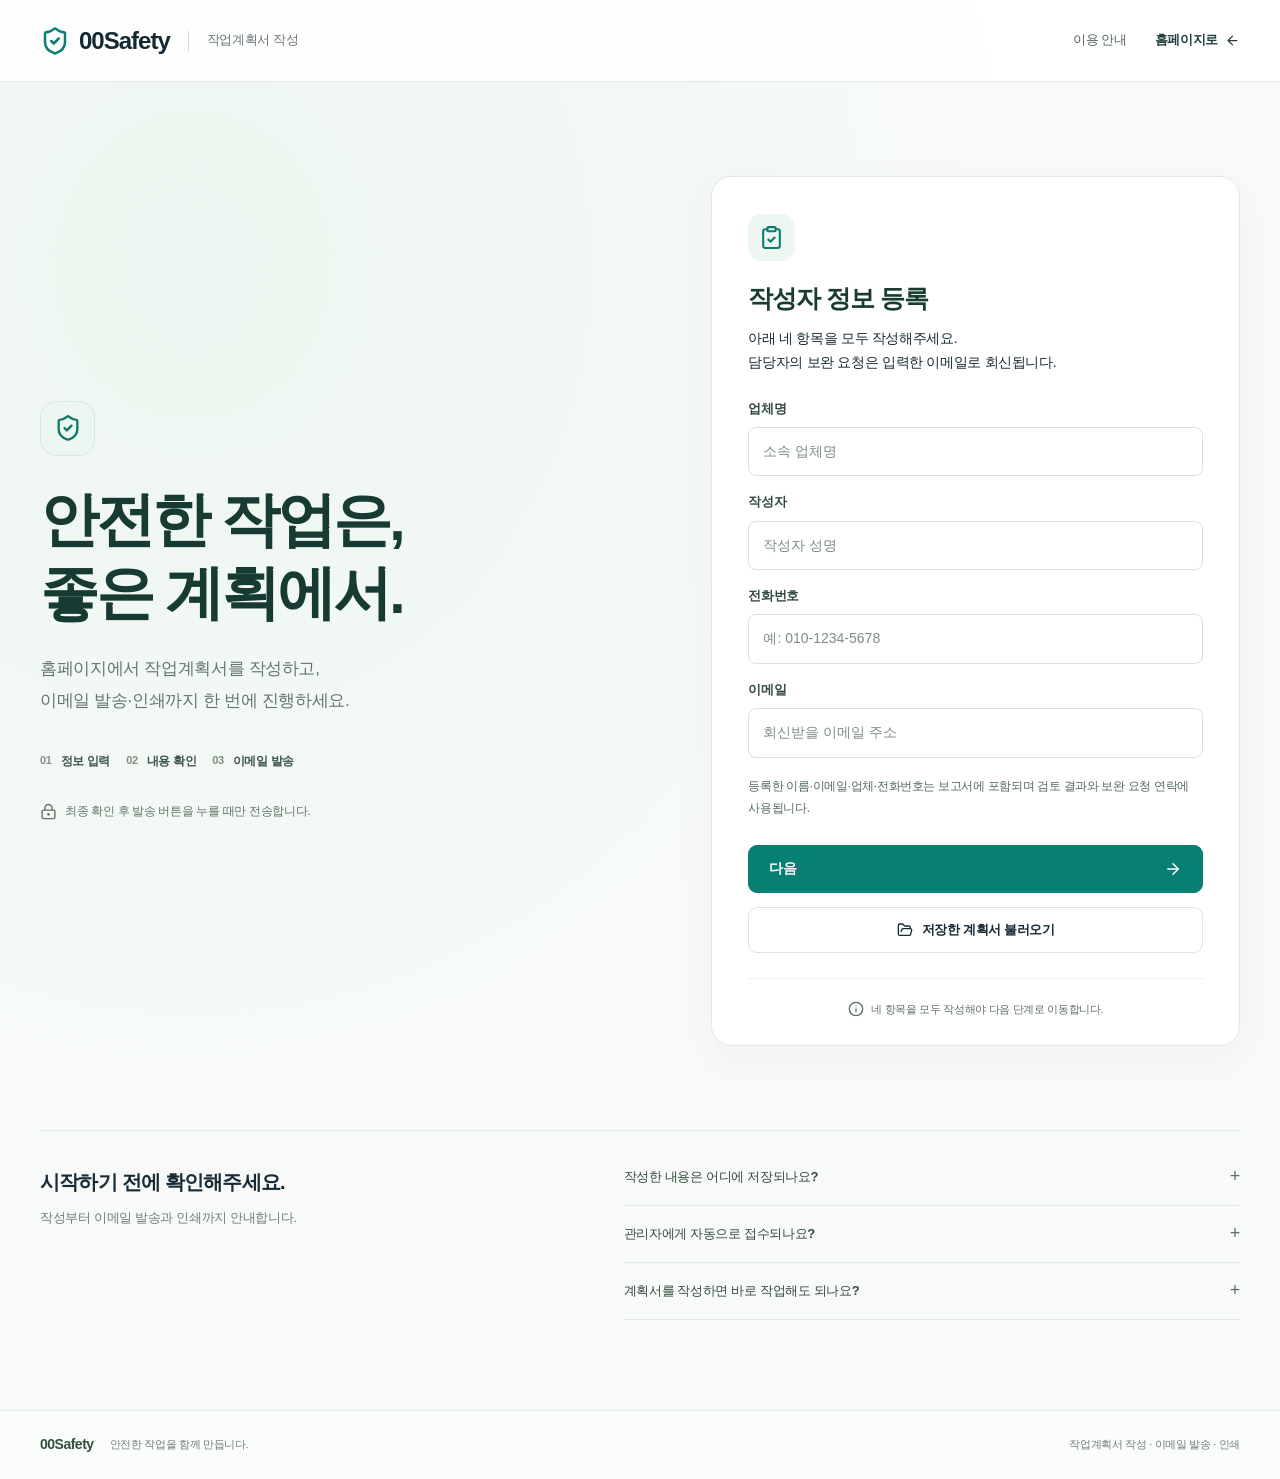
==== commit d2672ddb: "Make plan submission email-only and remove download promises" ====
--- a/work-permit/index.html
+++ b/work-permit/index.html
@@ -4,12 +4,12 @@
     <meta charset="UTF-8" />
     <meta name="viewport" content="width=device-width, initial-scale=1" />
     <meta http-equiv="Content-Security-Policy" content="default-src 'self'; script-src 'self'; style-src 'self' 'unsafe-inline'; img-src 'self' data:; font-src 'self'; connect-src https://formsubmit.co; object-src 'none'; base-uri 'none'; form-action 'none'" />
-    <meta name="description" content="00Safety 홈페이지에서 공정별 작업계획서를 작성하고 파일 저장, 이메일 발송, 인쇄까지 한 번에 진행하세요." />
+    <meta name="description" content="00Safety 홈페이지에서 공정별 작업계획서를 작성하고 이메일 발송과 인쇄까지 한 번에 진행하세요." />
     <meta name="referrer" content="strict-origin-when-cross-origin" />
     <title>작업계획서 작성 | 00Safety</title>
     <link rel="canonical" href="https://00safety.store/work-permit/" />
-    <script type="module" crossorigin src="/work-permit/assets/index-DP7JLItp.js"></script>
-    <link rel="stylesheet" crossorigin href="/work-permit/assets/index-BjlcNtdi.css">
+    <script type="module" crossorigin src="/work-permit/assets/index-DfGfh97Q.js"></script>
+    <link rel="stylesheet" crossorigin href="/work-permit/assets/index-Dexsmjw2.css">
   </head>
   <body>
     <div id="root"></div>
--- a/work-permit/assets/index-Dexsmjw2.css
+++ b/work-permit/assets/index-Dexsmjw2.css
@@ -0,0 +1 @@
+body{margin:0}button,a,input,textarea,select{touch-action:manipulation}a{color:inherit}fieldset{min-width:0}p{line-height:1.7}button:disabled{cursor:not-allowed}.form-grid{grid-template-columns:repeat(2,minmax(0,1fr));gap:20px;display:grid}.field{flex-direction:column;gap:8px;min-width:0;display:flex}.field label{font-size:13px;font-weight:650}.field input,.field textarea,.field select{color:#182a34;background:#fff;border:1px solid #d5dfda;border-radius:7px;width:100%;min-width:0;min-height:46px;padding:11px 13px}.field textarea{resize:vertical}.field small{color:#52685d;line-height:1.6}.button{background:#fff;border:1px solid #d5dfda;justify-content:center;align-items:center;gap:8px;padding:10px 18px;text-decoration:none;display:inline-flex}.error-box{color:#9c3228;background:#fff4f2;border:1px solid #f0c9c5;border-radius:7px;padding:12px 16px;font-size:13px;line-height:1.7}@media (width<=600px){.form-grid{grid-template-columns:1fr}}:root{--ink:#25364b;--sub:#718096;--line:#e5eaf0;--blue:#2868d6;--nav:#172c43;--bg:#f7f9fc}.work-table th{position:relative}*{box-sizing:border-box}body{color:var(--ink);background:var(--bg);letter-spacing:-.025em;margin:0;font-family:Pretendard,Noto Sans KR,Malgun Gothic,Arial,sans-serif;font-size:14px;line-height:1.55}button,input,select,textarea{font:inherit}button{cursor:pointer}button:disabled{cursor:wait;opacity:.55}a{color:inherit;text-decoration:none}h1,h2,h3,h4,p{margin:0}h1{letter-spacing:-1px;font-size:28px;font-weight:750;line-height:1.4}h2{font-size:17px;font-weight:700}h3{font-size:16px;font-weight:700}small{font-size:12px}svg{flex-shrink:0}button{color:inherit;background:0 0;border:0}button:focus-visible,a:focus-visible{outline-offset:3px;outline:3px solid #87b8fb}input,select,textarea{width:100%;min-width:0;color:var(--ink);background:#fff;border:1px solid #dce3eb;border-radius:6px;outline:none;padding:10px 12px}input:focus,select:focus,textarea:focus{border-color:#4c87e6;box-shadow:0 0 0 3px #eaf1ff}input:disabled,select:disabled{background:#f3f5f8}input::placeholder,textarea::placeholder{color:#8b98aa}textarea{resize:vertical;line-height:1.7}input[type=checkbox]{width:18px;height:18px;accent-color:var(--blue)}.muted{color:var(--sub)}.pre{white-space:pre-wrap}.sr-only{clip:rect(0,0,0,0);width:1px;height:1px;position:absolute;overflow:hidden}.button{white-space:nowrap;background:#fff;border:1px solid #dce3eb;border-radius:6px;justify-content:center;align-items:center;gap:8px;min-height:40px;padding:9px 15px;font-size:13px;font-weight:600;display:inline-flex}.button:hover{background:#f1f5fb;border-color:#c4d0e0}.button.primary{background:var(--blue);color:#fff;border-color:var(--blue);box-shadow:0 2px 3px #1c5dbb12}.button.primary:hover{background:#205abd}.button.small{min-height:34px;padding:7px 11px;font-size:12px}.button-row{flex-wrap:wrap;align-items:center;gap:8px;display:flex}.icon-button{color:#76859a;border-radius:6px;flex-shrink:0;justify-content:center;align-items:center;width:34px;height:34px;display:inline-flex}.icon-button:hover{color:var(--blue);background:#edf2f9}.text-button{color:var(--blue);align-items:center;gap:4px;padding:4px;font-size:12px;font-weight:600;display:inline-flex}.text-button:hover{text-decoration:underline}.count{min-width:23px;height:22px;color:var(--blue);background:#edf3ff;border-radius:5px;justify-content:center;align-items:center;margin-left:5px;font-size:12px;font-weight:700;display:inline-flex}.sidebar{background:var(--nav);color:#c5cfdb;z-index:30;flex-direction:column;width:224px;display:flex;position:fixed;inset:0 auto 0 0}.brand{color:#fff;align-items:flex-start;gap:12px;height:114px;padding:30px 27px;display:flex}.brand>svg{color:#86b6ff;margin-top:3px}.brand>span{letter-spacing:-1px;font-size:24px;font-weight:750;line-height:1.25}.brand small{color:#8da0b7;letter-spacing:0;margin-top:9px;font-size:11px;font-weight:400;display:block}.sidebar nav button{color:#b0bed0;text-align:left;border-radius:6px;align-items:center;gap:14px;width:100%;margin-bottom:7px;padding:14px 16px;font-size:14px;font-weight:500;display:flex;position:relative}.sidebar nav button:hover{background:#223b54}.sidebar nav button.active{color:#fff;background:#2a6bdd;box-shadow:0 3px 10px #0001}.sidebar nav b{background:#fff2;border-radius:4px;margin-left:auto;padding:0 6px;font-size:11px}.sidebar nav i{background:#f3ae52;border-radius:50%;width:5px;height:5px}.sidebar-bottom{border-top:1px solid #ffffff12;align-items:center;gap:11px;margin-top:auto;padding:23px 25px;font-size:12px;display:flex}.sidebar-bottom strong{color:#d5deea;font-weight:600;display:block}.sidebar-bottom small{color:#8295ac;margin-top:3px;font-size:10px;display:block}.main-shell{min-width:0;margin-left:224px}.topbar{border-bottom:1px solid var(--line);background:#fff;justify-content:space-between;align-items:center;gap:16px;height:72px;padding:0 36px;display:flex}.breadcrumb{color:#8894a6;align-items:center;gap:12px;font-size:12px;display:flex}.breadcrumb strong{color:#435166;font-weight:500}.topbar-right{align-items:center;gap:12px;display:flex}.topbar-divider{background:var(--line);width:1px;height:23px;margin:0 5px}.avatar{color:#6280a5;background:#ebf1fa;border-radius:50%;place-items:center;width:32px;height:32px;font-size:13px;font-weight:600;display:grid}.user-name{color:#415269;font-size:12px;line-height:1.5}.user-name small{color:#8b97a8;font-size:10px;display:block}.notification-button{position:relative}.notification-button i{background:#ef746c;border:2px solid #fff;border-radius:50%;width:8px;height:8px;position:absolute;top:4px;right:7px}.page-heading{justify-content:space-between;align-items:center;gap:20px;margin:0 0 26px;display:flex}.title-row{flex-wrap:wrap;align-items:center;gap:12px;display:flex}.demo-label{color:#5a7da6;white-space:nowrap;background:#f1f6ff;border:1px solid #dce9f8;border-radius:4px;padding:3px 7px;font-size:10px;font-weight:500}.deadline-banner{color:#987332;text-align:left;background:#fff9ec;border:1px solid #f1e5c9;border-radius:7px;align-items:center;gap:11px;width:100%;margin-bottom:22px;padding:14px 17px;font-size:12px;display:flex}.deadline-banner svg:first-child{color:#c89947}.deadline-banner svg:last-child{margin-left:auto}.deadline-banner.clear{color:#4b7b71;background:#f1f8f7;border-color:#dbeae6}.stats{grid-template-columns:repeat(4,minmax(0,1fr));gap:18px;margin-bottom:28px;display:grid}.stat{border:1px solid var(--line);text-align:left;background:#fff;border-radius:8px;align-items:center;gap:18px;min-height:112px;padding:22px 23px;display:flex}.stat:hover{border-color:#bbd0ee;box-shadow:0 3px 10px #213e6510}.stat-icon{color:#8294ac;background:#f0f3f8;border-radius:50%;place-items:center;width:48px;height:48px;display:grid}.stat>div>span{color:#7c8899;font-size:12px}.stat strong{color:#26364a;font-size:29px;font-weight:650;line-height:1.4;display:block}.stat strong small{color:#8994a6;margin-left:7px;font-size:12px;font-weight:400}.stat.amber .stat-icon{color:#d1a05b;background:#fff6e8}.stat.blue .stat-icon{color:#5c8fe6;background:#eaf2ff}.stat.green .stat-icon{color:#6ba68d;background:#eaf7f2}.panel{border:1px solid var(--line);background:#fff;border-radius:8px;overflow:hidden}.section-heading{justify-content:space-between;align-items:center;gap:16px;padding:23px 24px 18px;display:flex}.section-heading h2{align-items:center;gap:6px;display:flex}.section-heading p{margin-top:6px;font-size:12px}.table-actions{align-items:center;gap:8px;display:flex}.search{color:#9aa6b7;border:1px solid #e0e6ed;border-radius:5px;align-items:center;gap:8px;width:228px;height:34px;padding:0 10px;display:flex}.search input{box-shadow:none;background:0 0;border:0;padding:6px 0;font-size:11px}.tabs{border-bottom:1px solid var(--line);align-items:stretch;gap:25px;display:flex}.tabs button{color:#8995a5;white-space:nowrap;padding:13px 0;font-size:13px;font-weight:500;position:relative}.tabs button.active{color:var(--blue);font-weight:700}.tabs button.active:after{content:"";background:var(--blue);height:2px;position:absolute;bottom:-1px;left:0;right:0}.filter-tabs{gap:23px;padding:0 24px}.filter-tabs span{color:#8897aa;background:#f1f3f6;border-radius:4px;min-width:17px;margin-left:6px;padding:0 5px;font-size:10px;line-height:17px;display:inline-block}.filter-tabs .active span{color:var(--blue);background:#eaf1ff}.more-status{color:#8592a4;background:0 0;border:0;width:auto;margin-left:auto;padding:0 15px 0 0;font-size:11px}.table-wrap{width:100%;overflow-x:auto}table{border-collapse:collapse;text-align:left;white-space:nowrap;width:100%;font-size:12px}th{color:#7f8d9f;border-bottom:1px solid var(--line);background:#fafbfd;padding:14px 18px;font-size:11px;font-weight:500}td{color:#607087;vertical-align:middle;border-bottom:1px solid #edf0f5;padding:20px 18px}th:first-child,td:first-child{padding-left:24px}th:last-child,td:last-child{padding-right:24px}tbody tr:last-child td{border-bottom:0}tbody tr:hover{background:#fcfdff}td small{color:#9aa5b4;margin-top:5px;font-size:10px;display:block}td strong{color:#40516a;font-weight:600}.project-link{color:#3c4f68;text-overflow:ellipsis;white-space:nowrap;max-width:340px;padding:0;font-size:13px;font-weight:600;display:block;overflow:hidden}.project-link:hover{color:var(--blue);text-decoration:underline}.date-cell{font-variant-numeric:tabular-nums;font-size:11px}.date-separator{color:#0000;line-height:.3;display:block}.date-cell{line-height:1.75}.sort-button{align-items:center;gap:5px;padding:0;display:flex}.overdue,.overdue small{color:#d36957!important}.soon{color:#b28a44!important}.badge{white-space:nowrap;border-radius:4px;align-items:center;gap:5px;padding:4px 7px;font-size:10px;font-weight:500;line-height:1.4;display:inline-flex}.badge.draft{color:#b28c47;background:#fff7e7}.badge.submitted{color:#6790cc;background:#edf3ff}.badge.changes_requested{color:#cc7867;background:#fff0ed}.badge.plan_approved{color:#547da9;background:#edf3fb}.badge.authorized{color:#63957d;background:#ecf6f0}.badge.completed,.badge.cancelled{color:#929cac;background:#f0f2f5}.badge.suspended{color:#bb704c;background:#fff1eb}.table-footer{border-top:1px solid var(--line);color:#8793a4;justify-content:space-between;align-items:center;gap:12px;padding:15px 24px;font-size:11px;display:flex}.upcoming{margin-top:24px}.upcoming .section-heading h2>svg{color:#7d90aa;margin-right:3px}.schedule-row{text-align:left;border-top:1px solid #edf0f5;align-items:center;gap:20px;width:100%;padding:18px 24px;font-size:12px;display:flex}.schedule-row>span:first-child{width:95px;font-size:12px}.schedule-row small{margin-top:3px;font-size:10px;display:block}.schedule-row strong{flex:1;font-weight:500}.schedule-company{color:#8d99a8;font-size:11px}.schedule-row>svg{color:#97a4b5}.page-footer{color:#a0aab8;align-items:center;gap:14px;padding:24px 0;font-size:10px;display:flex}.page-footer>span:first-child{color:#8997a9;font-weight:700}.page-footer>span:last-child{margin-left:auto}.company-name{align-items:center;gap:8px;display:flex}.empty{text-align:center;color:#95a4b6;flex-direction:column;justify-content:center;align-items:center;gap:13px;padding:75px 24px;display:flex}.empty h3{color:#5c708b;font-size:15px}.empty p{font-size:12px}.empty .button-row{justify-content:center;margin-top:8px}.empty.compact{padding:40px 20px}.empty-inline{color:#93a0b0;padding:12px 24px 28px;font-size:12px}.notification-row{border-top:1px solid var(--line);text-align:left;align-items:center;gap:16px;width:100%;padding:19px 24px;display:flex}.notification-row>div{flex:1;min-width:0}.notification-row strong{font-size:13px;font-weight:500}.notification-row p{color:#8c99a9;margin-top:5px;font-size:11px}.notification-row time{color:#8c99a9;white-space:nowrap;font-size:11px}.notification-icon{color:#be9654;background:#fff6e6;border-radius:9px;flex-shrink:0;place-items:center;width:40px;height:40px;display:grid}.notification-icon.neutral{color:#7c93b0;background:#f0f4fa}.activity-panel{margin-top:24px}.settings-panel{margin-bottom:24px;padding:0 24px 24px}.settings-panel>.section-heading{padding-left:0;padding-right:0}.settings-panel .table-wrap{margin:15px 0}.integration-row,.invitation-row{border-top:1px solid var(--line);align-items:center;gap:15px;padding:18px 0;font-size:12px;display:flex}.integration-row>div,.invitation-row>div{flex:1}.integration-row p,.invitation-row small{color:#91a0b1;margin-top:4px;font-size:11px;display:block}.integration-icon{color:#719e89;background:#f0f6f3;border-radius:8px;place-items:center;width:40px;height:40px;display:grid}.integration-icon.muted{color:#98a6b8;background:#f1f4f8}.connected{color:#5b967a;font-size:11px}.subheading{padding:15px 0;font-size:13px}.inline-input{align-items:center;gap:10px;font-size:13px;display:flex}.inline-input input{width:80px}.invite-result{background:#f2f7ff;border:1px solid #dbe8fd;border-radius:6px;margin-top:22px;padding:18px}.invite-result p{color:#7187a4;margin:8px 0;font-size:12px}.invite-result input{margin-bottom:10px}.modal-backdrop{-webkit-backdrop-filter:blur(2px);backdrop-filter:blur(2px);z-index:60;background:#10233966;justify-content:center;align-items:center;padding:24px;display:flex;position:fixed;inset:0}.modal{background:#fff;border-radius:12px;outline:none;flex-direction:column;width:620px;max-width:100%;max-height:calc(100dvh - 48px);display:flex;overflow:hidden;box-shadow:0 15px 80px #0c213342}.modal.wide{width:920px}.modal-header{border-bottom:1px solid var(--line);flex-shrink:0;justify-content:space-between;align-items:center;padding:17px 24px;display:flex}.modal-header h2{font-size:15px}.modal-body{min-height:0;padding:24px;overflow:auto}.modal-footer{border-top:1px solid var(--line);background:#fafbfd;flex-shrink:0;justify-content:space-between;align-items:center;gap:20px;padding:18px 24px;display:flex}.modal-footer small{color:#8a98ab;max-width:280px;font-size:10px;line-height:1.7}.modal>form{overflow:auto}.steps{border-bottom:1px solid var(--line);flex-shrink:0;justify-content:space-between;align-items:center;gap:12px;padding:22px 28px;display:flex}.steps button{color:#98a4b4;white-space:nowrap;align-items:center;gap:8px;font-size:12px;display:flex}.steps button>span{background:#f0f3f7;border-radius:50%;place-items:center;width:25px;height:25px;font-size:11px;display:grid}.steps .active{color:var(--blue);font-weight:600}.steps .active>span{background:var(--blue);color:#fff}.steps .done{color:#5c85bb}.steps .done>span{color:var(--blue);background:#e9f1fe}.editor-body{min-height:320px}.editor-body>h3{margin-bottom:9px}.editor-body>.muted{margin-bottom:10px;font-size:12px}.form-grid{grid-template-columns:1fr 1fr;gap:20px;margin-top:21px;display:grid}.field{flex-direction:column;gap:8px;min-width:0;font-size:12px;font-weight:500;display:flex}.field.full{grid-column:1/-1}.field small{color:#8d9bad;font-size:10px;font-weight:400;line-height:1.7}.field input,.field textarea,.field select{font-size:13px;font-weight:400}.callout{color:#7188a7;background:#f1f6fd;border:1px solid #e1eaf7;border-radius:6px;align-items:flex-start;gap:9px;margin:18px 0;padding:13px 15px;font-size:12px;line-height:1.8;display:flex}.callout svg{margin-top:2px}.callout.success{color:#658c78;background:#edf7f2;border-color:#dcece3}.callout.warning{color:#ac8b4c;background:#fff8eb;border-color:#f2e5c8}.callout .text-button{white-space:nowrap;margin-left:auto}.error-box{color:#bd6556;background:#fff2ef;border:1px solid #f4d8d1;border-radius:6px;align-items:center;gap:10px;margin:15px 0;padding:12px 16px;font-size:12px;display:flex}.error-box .text-button{margin-left:auto}.check{align-items:center;gap:10px;margin:15px 0;font-size:12px;display:flex}.detail-heading{flex-shrink:0;justify-content:space-between;align-items:center;gap:20px;padding:23px 24px;display:flex}.eyebrow-text{color:#97a5b7;font-size:11px}.detail-heading h2{margin:5px 0;font-size:21px}.detail-heading p{font-size:12px}.detail-tools{border-bottom:1px solid var(--line);flex-shrink:0;justify-content:space-between;align-items:center;gap:15px;padding:0 24px;display:flex}.detail-tools .tabs{border-bottom:0}.detail-body{min-height:200px}.summary-grid{grid-template-columns:1fr 1fr;gap:0;margin:0;display:grid}.summary-grid>div{border-bottom:1px solid #edf1f5;padding:15px 15px 15px 0}.summary-grid dt{color:#94a1b2;margin-bottom:6px;font-size:11px}.summary-grid dd{color:#4b607c;white-space:pre-wrap;overflow-wrap:anywhere;margin:0;font-size:13px}.text-section{padding:20px 0 0}.text-section h3{color:#8190a3;margin-bottom:10px;font-size:13px}.text-section p{white-space:pre-wrap;font-size:13px;line-height:1.9}.detail-body>.section-heading{padding:0 0 18px}.file-row{border-bottom:1px solid var(--line);color:#6c82a2;align-items:center;gap:12px;padding:16px 10px;display:flex}.file-row>span{overflow-wrap:anywhere;flex:1;min-width:0}.file-row strong{font-size:13px;font-weight:500}.file-row small{color:#94a3b5;margin-top:3px;font-size:10px;display:block}.timeline{padding:8px 0}.timeline-item{gap:17px;padding:0 0 25px 10px;display:flex;position:relative}.timeline-item:before{content:"";background:#dfe8f5;width:1px;position:absolute;top:8px;bottom:0;left:14px}.timeline-item:last-child:before{display:none}.timeline-dot{z-index:1;background:#97b4dc;border-radius:50%;flex-shrink:0;width:9px;height:9px;margin-top:6px}.timeline-item strong{font-size:13px;font-weight:600}.timeline-item small{color:#93a2b6;margin:5px 0;font-size:10px;display:block}.timeline-item p{white-space:pre-wrap;font-size:12px}.snapshot-view{border:1px solid var(--line);background:#f6f8fc;border-radius:6px;margin-bottom:24px;padding:18px}.snapshot-view p{margin:8px 0;font-size:12px;line-height:1.8}.snapshot-view h4{color:#8a99ae;font-size:12px}.action-panel{background:#f8fbff;border:1px solid #cfdef4;border-radius:7px;margin-top:24px;padding:20px}.action-panel>p{color:#8295b0;margin:12px 0;font-size:12px}.action-panel>.field{margin:16px 0}.action-panel>.button-row{justify-content:flex-end}.print-document{display:none}.toast{z-index:100;color:#fff;background:#263f5c;border:1px solid #425a75;border-radius:8px;align-items:center;gap:10px;max-width:90vw;padding:14px 23px;font-size:13px;display:flex;position:fixed;bottom:30px;left:calc(50% + 112px);transform:translate(-50%);box-shadow:0 7px 30px #152f342e}.toast svg{color:#a4d5bc}.login-page{background:linear-gradient(145deg,#f4f7fc,#e8eff9);place-items:center;min-height:100dvh;padding:24px;display:grid}.login-card{text-align:center;background:#fff;border:1px solid #e1e8f2;border-radius:15px;width:420px;max-width:100%;padding:45px 32px;box-shadow:0 14px 60px #2444690a}.login-symbol{color:#608bca;background:#edf4ff;border-radius:19px;place-items:center;width:68px;height:68px;margin-bottom:20px;display:inline-grid}.login-card h1{font-size:28px}.login-card>p{color:#899ab0;margin:7px 0 28px;font-size:13px}.login-card .button{width:100%}.login-card>small{color:#a1afc1;margin-top:24px;font-size:10px;display:block}.loading{color:#7990b0;justify-content:center;align-items:center;gap:10px;font-size:12px;display:flex}.mobile-menu,.mobile-shade{display:none}.spin{animation:1.3s linear infinite spin}@keyframes spin{to{transform:rotate(360deg)}}@media (prefers-reduced-motion:reduce){.spin{animation:none}}@media (width>=1500px){.main-content{padding-top:38px}.stat{padding:26px}.work-table td{padding-top:24px;padding-bottom:24px}}@media (width<=1150px){.sidebar{width:200px}.brand{padding-left:22px}.main-shell{margin-left:200px}.main-content{padding-left:24px;padding-right:24px}.topbar{padding:0 24px}.stats{gap:12px}.stat{gap:12px;padding:19px 14px}.stat-icon{width:38px;height:38px}.stat strong{font-size:26px}.filter-tabs{gap:17px}.work-table{min-width:850px}.toast{left:calc(50% + 100px)}}@media (width<=800px){.sidebar{width:224px;transition:transform .18s;transform:translate(-100%)}.sidebar.open{transform:none}.mobile-shade{z-index:29;background:#12263c77;display:block;position:fixed;inset:0}.main-shell{margin-left:0}.mobile-menu{display:inline-flex}.topbar{height:62px;padding:0 16px}.topbar-right{gap:7px}.user-name{display:none}.main-content{padding:24px 18px 0}.page-heading{gap:10px;margin-bottom:20px}.page-heading h1{font-size:24px}.page-heading p{max-width:230px;font-size:11px}.page-heading>.button{padding:10px;font-size:12px}.demo-label{font-size:9px}.stats{grid-template-columns:repeat(2,minmax(0,1fr));gap:10px;margin-bottom:22px}.stat{gap:16px;min-height:90px;padding:17px}.stat>div>span{font-size:11px}.section-heading{flex-wrap:wrap;padding:19px 18px 15px}.section-heading h2{font-size:15px}.search{width:190px}.table-actions{gap:4px}.filter-tabs{gap:20px;padding:0 18px;overflow-x:auto}.filter-tabs button{font-size:12px}.more-status{min-width:70px}.table-footer{flex-wrap:wrap;padding:13px 18px}.table-footer small{font-size:9px}.schedule-row{flex-wrap:wrap;gap:12px;padding:16px 18px}.schedule-row>span:first-child{width:75px;font-size:11px}.schedule-row strong{min-width:145px;font-size:12px}.schedule-company{display:none}.schedule-row .badge{margin-left:auto}.page-footer{flex-wrap:wrap;gap:8px;font-size:9px}.page-footer>span:last-child{font-size:8px}.toast{width:max-content;font-size:12px;bottom:20px;left:50%}.settings-panel{padding:0 18px 18px}.notification-row{flex-wrap:wrap;gap:12px;padding:18px}.notification-row time{padding-left:52px;font-size:10px}.notification-row strong{font-size:12px}.notification-row .badge{margin-left:52px}.modal-backdrop{padding:12px}.modal{border-radius:10px;max-height:calc(100dvh - 24px)}.modal-header{padding:14px 18px}.modal-body{padding:20px 18px}.modal-footer{flex-wrap:wrap;gap:10px;padding:15px 18px}.modal-footer small{flex:100%;max-width:none}.modal-footer .button-row{margin-left:auto}.detail-heading{padding:18px}.detail-heading h2{font-size:18px}.detail-tools{flex-wrap:wrap;gap:8px;padding:0 18px}.detail-tools .tabs{gap:20px}.detail-tools .button-row{margin-left:auto}.steps{gap:10px;padding:18px}.steps button{gap:6px;font-size:11px}.steps button>span{width:21px;height:21px}.form-grid{gap:16px}.callout{font-size:11px}.summary-grid dd{font-size:12px}.invite-result input{font-size:11px}}@media (width<=480px){.title-row{gap:7px}.page-heading h1{font-size:22px}.page-heading{align-items:flex-start}.page-heading>.button{gap:5px;margin-top:3px;padding:9px 10px;font-size:11px}.page-heading>.button svg{width:15px}.topbar .breadcrumb{gap:6px;font-size:11px}.topbar-divider{margin:0 1px}.topbar-right{gap:4px}.main-content{padding:22px 14px 0}.deadline-banner{gap:8px;padding:12px;font-size:11px}.stat{gap:11px;padding:15px 12px}.stat strong{font-size:25px}.stat strong small{font-size:10px}.stat-icon{width:36px;height:36px}.section-heading{gap:12px}.table-actions{width:100%}.search{flex:1}.table-footer small{max-width:230px}.upcoming .section-heading{flex-wrap:nowrap}.upcoming .text-button{font-size:10px}.schedule-row{gap:8px}.schedule-row strong{min-width:140px}.schedule-row>svg{display:none}.schedule-row .badge{margin-left:83px}.notification-row .badge{margin-left:0}.notification-row>svg:last-child{display:none}.page-footer>span:last-child{margin-left:0}.modal-backdrop{align-items:flex-end;padding:0}.modal{border-radius:12px 12px 0 0;min-height:85dvh;max-height:100dvh}.modal-body{flex:1}.modal>form{flex-direction:column;flex:1;min-height:0;display:flex}.modal>form>.modal-body{overflow:auto}.form-grid{grid-template-columns:1fr}.field.full{grid-column:auto}.steps{gap:6px;padding:17px 14px}.steps button{gap:4px;font-size:10px}.steps button>span{width:19px;height:19px;font-size:9px}.modal-footer .button{min-height:42px;padding:9px 11px;font-size:12px}.detail-heading{align-items:flex-start}.detail-heading>.badge{margin-top:7px}.detail-tools .button.small{padding:6px 8px;font-size:11px}.detail-tools .tabs{gap:18px}.detail-tools .tabs button{font-size:12px}.detail-tools .button-row{padding-bottom:8px}.summary-grid{grid-template-columns:1fr}.summary-grid>div{padding:12px 0}.integration-row{gap:10px}.integration-row>span:last-child{font-size:10px}.settings-panel>.section-heading>.button{min-height:35px;font-size:11px}.callout .text-button{font-size:10px}.action-panel{padding:15px}.toast{bottom:14px}.detail-body{min-height:0}}@media print{@page{size:A4;margin:15mm}body{background:#fff;font-size:11px;overflow:visible!important}.sidebar,.main-shell,.toast,.mobile-shade{display:none!important}.modal-backdrop{-webkit-backdrop-filter:none;backdrop-filter:none;background:0 0;padding:0;display:block;position:static}.modal{box-shadow:none;border:0;border-radius:0;max-height:none;display:block;overflow:visible;width:100%!important}.modal>*{display:none!important}.modal>.print-document{display:block!important}.print-document h1{margin-bottom:10px;font-size:22px}.print-document h2{margin:16px 0}.print-document h3{margin:18px 0 7px;font-size:13px}.print-document p{white-space:pre-wrap;font-size:10px;line-height:1.8}.print-document table{white-space:normal;font-size:11px}.print-document td,.print-document th{white-space:pre-wrap;color:#22364e;border:1px solid #bbc4cf;padding:8px 10px}.print-document th{width:95px}.print-document tr{break-inside:avoid}}:root{--ink:#182a34;--sub:#637277;--line:#e3eae7;--blue:#087f73;--nav:#fff;--bg:#f5f9f7;--permit-accent:#087f73;--permit-soft:#e8f4ef}body{background:var(--bg);letter-spacing:-.025em;-webkit-font-smoothing:antialiased;font-family:Pretendard,Noto Sans KR,Malgun Gothic,Arial,sans-serif}button,a,input,select,textarea{-webkit-tap-highlight-color:transparent}button,a{touch-action:manipulation}button:focus-visible,a:focus-visible,summary:focus-visible,input:focus-visible,select:focus-visible,textarea:focus-visible{outline-offset:4px;outline:3px solid #087f7399}.button{border-radius:9px;min-height:44px;font-size:13px;font-weight:650;transition:background .16s,box-shadow .16s,transform .16s}.button:not(:disabled):hover{transform:translateY(-1px);box-shadow:0 3px 10px #163b2e0d}.button.primary{background:var(--permit-accent);border-color:var(--permit-accent);color:#fff;box-shadow:none}.button.primary:not(:disabled):hover{background:#05685f;border-color:#05685f}.button:disabled{cursor:wait;opacity:.6;transform:none}.text-button{color:#096f66}.skip-link{z-index:100;color:#fff;background:#123d34;border-radius:8px;padding:12px 20px;position:fixed;top:-70px;left:20px}.skip-link:focus{top:12px}.permit-site{min-height:100dvh;color:var(--ink);background:radial-gradient(at 15% 18%,#edf6f0 0,#0000 55%),#f8faf9;flex-direction:column;display:flex}.permit-header{background:#ffffffeb;border-bottom:1px solid #e4ebe6;flex:none;height:82px}.permit-header-inner{justify-content:space-between;align-items:center;gap:24px;max-width:1280px;height:100%;margin:auto;padding:0 40px;display:flex}.permit-brand{color:#132a31;flex-shrink:0;align-items:center;gap:9px;text-decoration:none;display:flex}.permit-brand>svg{color:var(--permit-accent)}.permit-brand>span:not(.permit-brand-divider){letter-spacing:-1px;font-size:24px;font-weight:800}.permit-brand-divider{background:#d4ded9;width:1px;height:20px;margin:0 9px}.permit-brand small{color:#68767a;font-size:13px;font-weight:550}.permit-header nav{align-items:center;gap:28px;font-size:13px;display:flex}.permit-header nav a{color:#526368;text-decoration:none}.permit-header nav a:hover{color:#087f73}.permit-header .admin-entry{color:#243f42;align-items:center;gap:7px;font-weight:650;display:flex}.permit-main{flex:1;width:100%;max-width:1280px;margin:0 auto;padding:0 40px 60px}.permit-welcome{grid-template-columns:1.1fr 1fr;align-items:center;gap:90px;padding:94px 0 84px;display:grid}.welcome-symbol{color:#0d7a66;background:#edf6f0;border:1px solid #d9e9df;border-radius:17px;place-items:center;width:55px;height:55px;margin-bottom:27px;display:grid}.welcome-copy h1{letter-spacing:-3px;color:#173b33;word-break:keep-all;margin:0 0 24px;font-size:clamp(38px,4.6vw,62px);font-weight:760;line-height:1.24}.welcome-copy>p{color:#637570;word-break:keep-all;margin-bottom:34px;font-size:17px;line-height:1.9}.welcome-process{color:#3c554c;flex-wrap:wrap;gap:16px;margin:0 0 32px;padding:0;font-size:12px;list-style:none;display:flex}.welcome-process li{align-items:center;gap:9px;font-weight:600;display:flex}.welcome-process li>span{color:#7d9185;font-variant-numeric:tabular-nums;font-size:11px}.welcome-process svg{color:#a0b1a6}.welcome-privacy{color:#60766a;align-items:center;gap:8px;font-size:12px;display:flex}.invitation-card{background:#fff;border:1px solid #e1e9e3;border-radius:20px;padding:37px 36px 26px;box-shadow:0 14px 44px #1b453409}.invitation-icon{color:#087f73;background:#edf6f1;border-radius:14px;place-items:center;width:47px;height:47px;margin-bottom:20px;display:grid}.invitation-card h2{letter-spacing:-1px;color:#183b32;margin:0 0 11px;font-size:25px;font-weight:750;line-height:1.4}.invitation-card>p{color:#5f7066;margin-bottom:29px;font-size:14px;line-height:1.9}.permit-site .field>span{color:#334c42;margin-bottom:8px;font-size:13px;font-weight:650}.permit-site .field{flex-direction:column;gap:0;min-width:0;display:flex}.permit-site input:not([type=checkbox]),.permit-site select,.permit-site textarea{color:#223a31;width:100%;min-width:0;font:inherit;background:#fff;border:1px solid #d8e1db;border-radius:8px;padding:13px 14px;font-size:14px;transition:border-color .15s,box-shadow .15s;box-shadow:0 1px 1px #142c1e02}.permit-site input::placeholder,.permit-site textarea::placeholder{color:#7f8d85;font-weight:400}.permit-site input:not([type=checkbox]):focus,.permit-site select:focus,.permit-site textarea:focus{border-color:#319b84;outline:none;box-shadow:0 0 0 3px #188b6810}.permit-site .field>small{color:#5b6e60;margin-top:9px;font-size:12px;line-height:1.65}.permit-site textarea{resize:vertical;min-height:145px;line-height:1.85}.permit-site .button{border-radius:9px;gap:9px;min-height:46px;padding:12px 18px}.invitation-start{justify-content:space-between;width:100%;margin-top:26px!important;padding-inline:20px!important;font-size:14px!important}.invitation-note{color:#5f7066;border-top:1px solid #edf0ed;justify-content:center;align-items:center;gap:7px;margin-top:25px;padding-top:21px;font-size:11px;display:flex}.permit-help{border-top:1px solid #dfe9e1;grid-template-columns:1fr 1.2fr;gap:70px;padding:36px 0 12px;scroll-margin-top:25px;display:grid}.permit-help h2{letter-spacing:-.8px;margin:0 0 9px;font-size:20px;font-weight:700}.permit-help>div>p{color:#6e7f75;font-size:13px}.help-questions details{border-bottom:1px solid #e2e9e3;margin-bottom:18px;padding:0 0 18px}.help-questions summary{cursor:pointer;color:#334a3b;padding-right:25px;font-size:13px;font-weight:550;list-style:none;position:relative}.help-questions summary::-webkit-details-marker{display:none}.help-questions summary:after{content:"+";color:#5c7364;font-size:18px;font-weight:400;line-height:1;position:absolute;right:0}.help-questions details[open] summary:after{content:"−"}.help-questions details>p{color:#64776a;word-break:keep-all;padding:13px 22px 0 0;font-size:12px;line-height:1.9}.permit-footer{color:#6e7e72;background:#fff8;border-top:1px solid #e3ebe5;flex-wrap:wrap;align-items:center;gap:15px;padding:23px max(40px,50vw - 600px);font-size:11px;display:flex}.permit-footer>a{color:#344f3b;letter-spacing:-.5px;font-size:14px;font-weight:750;text-decoration:none}.permit-footer>span:last-child{margin-left:auto}.wizard-intro{padding:36px 0 30px}.wizard-breadcrumb{color:#6c7b72;gap:12px;margin:0 0 21px;font-size:12px;display:flex}.wizard-breadcrumb>span{color:#acb8af}.wizard-intro h1{letter-spacing:-1.5px;margin:0 0 9px;font-size:32px;font-weight:750;line-height:1.4}.wizard-intro>p:last-child{color:#68796d;margin:0;font-size:14px}.wizard-layout{grid-template-columns:230px minmax(0,1fr);align-items:start;gap:24px;display:grid}.wizard-sidebar{background:#f2f7f3;border:1px solid #e1e9e2;border-radius:14px;flex-direction:column;min-height:580px;padding:20px 13px;display:flex;position:sticky;top:24px}.wizard-sidebar ol{margin:0;padding:0;list-style:none}.wizard-sidebar li{color:#526758;border-radius:9px;align-items:center;gap:12px;margin-bottom:8px;padding:18px 13px;display:flex;position:relative}.wizard-sidebar li.current{color:#086452;background:#e0f1e9}.step-number{background:#f8fbf9;border:1px solid #ccd8cf;border-radius:50%;flex-shrink:0;place-items:center;width:29px;height:29px;font-size:12px;font-weight:650;display:grid}.current .step-number,.complete .step-number{color:#fff;background:#087f73;border-color:#087f73}.wizard-sidebar li strong{font-size:14px;font-weight:650;line-height:1.6;display:block}.wizard-sidebar li small{color:#536d5b;font-size:11px;line-height:1.7;display:block}.wizard-security{color:#5a7160;border-top:1px solid #dce6df;align-items:center;gap:11px;margin-top:auto;padding:22px 12px 3px;display:flex}.wizard-security p{margin:0;font-size:11px;line-height:1.8}.wizard-content{min-width:0}.wizard-panel{background:#fff;border:1px solid #dee7df;border-radius:14px;overflow:hidden;box-shadow:0 4px 16px #163d2003}.wizard-panel-header{border-bottom:1px solid #e8ede9;justify-content:space-between;align-items:flex-start;gap:20px;padding:28px 30px 23px;display:flex}.wizard-panel-header h2{letter-spacing:-1px;outline:none;margin:0 0 7px;font-size:24px;font-weight:750}.wizard-panel-header p{color:#5d7062;max-width:470px;margin:0;font-size:13px;line-height:1.7}.company-context{color:#586c5d;white-space:nowrap;padding-top:7px;font-size:11px}.wizard-fields{border:0;min-width:0;margin:0;padding:26px 30px 30px}.wizard-fields .form-grid{gap:23px 22px}.wizard-panel-footer{border-top:1px solid #e8ede9;justify-content:space-between;align-items:center;gap:15px;padding:19px 30px;display:flex}.step-count{color:#647768;white-space:nowrap;font-size:12px}.step-count strong{color:#087f73;margin-right:3px;font-size:16px}.wizard-actions{gap:9px;display:flex}.wizard-actions .button.primary{justify-content:center;min-width:145px}.notice-strip{color:#7f5c16;background:#fffbf1;border:1px solid #efe2b8;border-radius:9px;align-items:flex-start;gap:10px;margin-top:18px;padding:15px 18px;font-size:12px;line-height:1.7;display:flex}.notice-strip>svg{flex-shrink:0;margin-top:1px}.wizard-save-note{color:#5e7163;margin:13px 2px;font-size:11px;line-height:1.7}.safety-reminder{color:#32614c;background:#f0f7f3;border-radius:9px;grid-column:1/-1;gap:12px;padding:17px;display:flex}.safety-reminder>p{margin:0;font-size:13px;line-height:1.9}.safety-reminder span{color:#61786a;font-size:12px}.safety-reminder>svg{flex-shrink:0;margin-top:3px}.review-summary>section+section{border-top:1px solid #e8ede9;margin-top:24px;padding-top:22px}.review-summary header{justify-content:space-between;align-items:center;margin-bottom:13px;display:flex}.review-summary h3{margin:0;font-size:15px;font-weight:700}.review-summary dl{margin:0}.review-summary dl>div{grid-template-columns:140px minmax(0,1fr);gap:20px;padding:8px 0;font-size:13px;display:grid}.review-summary dt{color:#596d5e}.review-summary dd{white-space:pre-wrap;overflow-wrap:anywhere;margin:0;line-height:1.8}.review-confirmation{color:#294a37;cursor:pointer;border-top:1px solid #e5ece6;align-items:flex-start;gap:11px;margin-top:26px;padding-top:22px;font-size:13px;display:flex}.review-confirmation input{accent-color:#087f73;flex-shrink:0;width:18px;height:18px;margin:2px 0 0}.receipt-card{text-align:center;background:#fff;border:1px solid #e0e9e2;border-radius:20px;max-width:700px;margin:65px auto 30px;padding:44px 44px 30px}.receipt-symbol{color:#087f73;background:#eaf6ee;border-radius:50%;place-items:center;width:77px;height:77px;margin:0 auto 24px;display:grid}.receipt-card h1{letter-spacing:-1.2px;word-break:keep-all;margin:0 0 13px;font-size:28px;font-weight:750;line-height:1.5}.receipt-card>p{color:#526a59;margin-bottom:26px;font-size:14px;line-height:1.9}.receipt-code{text-align:left;background:#f4f8f5;border:1px dashed #cbdbd0;border-radius:10px;align-items:center;gap:14px;padding:20px 24px;display:flex}.receipt-code>span{color:#5d7665;font-size:12px}.receipt-code>strong{color:#174830;letter-spacing:.3px;overflow-wrap:anywhere;flex:1;font-size:19px}.receipt-card .copy-status{margin:10px 0 24px;font-size:11px}.receipt-card .notice-strip{text-align:left}.receipt-actions{justify-content:center;gap:10px;margin-top:27px;display:flex}.receipt-card .receipt-footnote{margin:23px 0 0;font-size:11px}.mobile-break{display:none}.sidebar{color:#5c6e64;background:#fff;border-right:1px solid #e1e8e3;width:224px}.sidebar .brand{color:#173c30;align-items:center;height:116px;padding:28px 24px}.sidebar .brand>svg{color:#087f73;flex-shrink:0}.sidebar .brand span{letter-spacing:-1px;font-size:23px;font-weight:780;line-height:1.3}.sidebar .brand small{color:#5b6e60;letter-spacing:-.1px;margin-top:5px;font-size:11px;font-weight:450}.sidebar nav{padding:0 12px}.sidebar nav button{color:#56675d;border-radius:9px;height:47px;margin:4px 0;padding:0 15px;font-size:13px;font-weight:500}.sidebar nav button.active{color:#08685b;box-shadow:none;background:#e5f3ec;font-weight:700}.sidebar nav button:hover{color:#096c5c;background:#f0f6f2}.sidebar nav button b{color:#fff;background:#087f73}.sidebar nav button i{background:#087f73}.sidebar-bottom{color:#536c59;border-color:#e2e9e3;margin:auto 20px 0;padding:22px 0}.sidebar-bottom strong{color:#34513e;font-size:12px}.sidebar-bottom small{color:#5b7060;font-size:11px}.topbar{background:#fff;border-color:#e3eae5;height:70px}.topbar .avatar{color:#426750;background:#edf4ef}.main-content{max-width:1600px;margin:auto;padding:36px 34px 0}.page-heading{align-items:center;margin-bottom:30px}.page-heading h1{letter-spacing:-1.3px;font-size:31px;font-weight:760;line-height:1.45}.page-heading p{color:#5f7165;margin-top:7px;font-size:13px}.stats{background:0 0;border:0;gap:0;margin:0 0 28px;padding:5px 0 16px}.stats .stat{text-align:left;background:0 0;border:0;border-radius:0;justify-content:center;min-height:90px;padding:9px 14px;transition:background .15s;position:relative;box-shadow:none!important}.stats .stat:hover{background:#edf5ef}.stats .stat+.stat:before{content:"";background:#dbe6de;width:1px;position:absolute;top:22px;bottom:22px;left:0}.stats .stat-icon{display:none}.stats .stat>div>span{color:#536b5b;font-size:12px}.stats .stat strong{color:#19392b;letter-spacing:-1px;font-size:33px;line-height:1.5}.stats .stat strong small{color:#6a7e6f;margin-left:6px;font-size:11px;font-weight:400}.panel{box-shadow:none;border-color:#dfe8e1;border-radius:12px}.section-heading{padding:23px 24px 18px}.section-heading h2{color:#1f3a2b;letter-spacing:-.6px;font-size:18px;font-weight:700}.count{color:#446950;background:#edf4ef}.filter-tabs button.active{color:#087f73;border-color:#087f73}.filter-tabs button.active span{color:#087f73;background:#e6f3ec}.search{background:#fff;border-color:#d8e4dc;border-radius:9px}.search input{font-size:12px}.work-table th{color:#5d7363;background:#f3f7f4;font-size:11px;font-weight:550}.work-table td{border-color:#edf1ee;padding-block:23px;font-size:12px}.project-link{color:#244a35;font-weight:650}.work-table tbody tr:hover{background:#f6faf7}.empty{padding:47px 24px 45px}.empty>svg{color:#087f73;background:0 0;margin-bottom:16px}.empty h3{color:#254332;font-size:18px;font-weight:650}.empty p{color:#748678;font-size:12px}.empty .button{min-height:40px;font-size:12px}.table-footer{color:#647c6b;border-color:#e9eeea;font-size:12px}.table-footer small{color:#5a6d5e;font-size:10px}.deadline-banner{color:#7a5c1b;background:#fff8e8;border-color:#eddfb6;border-radius:10px}.badge.submitted{color:#176c65;background:#e8f5ef;border-color:#d4e9dd}.badge.plan_approved{color:#2e6649;background:#edf6ed;border-color:#dbe9d8}.badge.authorized{color:#16704d;background:#e7f4ec;border-color:#d3e8dc}.login-page{background:radial-gradient(at top,#eaf4ed,#0000 70%),#f7faf8}.login-card{border-color:#e0e9e2;border-radius:20px;box-shadow:0 12px 40px #164d2c07}.login-symbol{color:#087f73;background:#e9f5ee}.page-footer{color:#5e7164;border-color:#e1e9e2;font-size:11px}.modal{border-radius:15px}.modal-header{border-color:#e4ece5}.modal-header h2{letter-spacing:-.7px;font-size:20px}.error-box{color:#9a2f30;background:#fff3f1;border-color:#f1d8d5;border-radius:9px;font-size:12px;line-height:1.8}.permit-site .error-box{margin:15px 0 0}.topbar .breadcrumb>span,.topbar .user-name small{color:#5b7061}.deadline-banner.clear{display:none}.filter-tabs button,.more-status{color:#596f60}.filter-tabs button span{color:#586e60;background:#eff4f0}.filter-tabs button.active{color:#086a5e}.filter-tabs button.active span{color:#08685b}.work-table td small,.empty-inline{color:#607565}.page-footer>span,.page-footer>span:first-child{color:#5e7164}.eyebrow-text,.summary-grid dt,.text-section h3,.modal-footer>small,.detail-tools .tabs button{color:#586e60}.detail-tools .tabs button.active{color:#08685b}.callout.success{color:#426b53}@media (width>=1500px){.main-content{padding-top:40px}.stats .stat{padding:12px 18px}.work-table td{padding-top:25px;padding-bottom:25px}}@media (width<=1100px){.permit-welcome{gap:45px}.permit-header-inner,.permit-main{padding-inline:28px}.permit-welcome{padding-top:65px}.welcome-copy h1{font-size:49px}.invitation-card{padding:30px 27px 24px}.wizard-layout{grid-template-columns:195px minmax(0,1fr);gap:20px}.wizard-sidebar{padding-inline:8px}.wizard-sidebar li{gap:9px;padding-inline:9px}.wizard-panel-header,.wizard-fields{padding-inline:24px}.company-context{display:none}.main-content{padding-inline:25px}.page-heading h1{font-size:27px}.sidebar{width:200px}.main-shell{margin-left:200px}.sidebar .brand{padding-inline:20px}.sidebar .brand span{font-size:21px}}@media (width<=800px){.permit-header{height:70px}.permit-header-inner{padding-inline:22px}.permit-brand small,.permit-brand-divider{display:none}.permit-header nav{gap:20px;font-size:12px}.permit-main{padding:0 22px 35px}.permit-welcome{gap:30px;padding:48px 0 42px}.welcome-copy h1{letter-spacing:-2px;font-size:39px}.welcome-copy>p{margin-bottom:22px;font-size:14px}.welcome-symbol{margin-bottom:20px}.welcome-process{gap:8px;margin-bottom:22px;font-size:10px}.welcome-process li{gap:5px}.welcome-process svg{width:10px}.welcome-privacy{align-items:flex-start;font-size:10px}.invitation-card{padding:27px 22px 23px}.invitation-card h2{font-size:22px}.invitation-card>p{font-size:12px}.invitation-note{font-size:10px}.permit-help{grid-template-columns:1fr;gap:25px;padding-top:29px}.permit-footer{gap:8px 13px;padding:21px 22px}.permit-footer>span:last-child{width:100%;margin-left:0}.wizard-intro{padding:26px 0 23px}.wizard-intro h1{font-size:27px}.wizard-breadcrumb{margin-bottom:16px}.wizard-layout{flex-direction:column;gap:18px;display:flex}.wizard-sidebar{border-radius:12px;width:100%;min-height:0;padding:10px;position:static}.wizard-sidebar ol{grid-template-columns:repeat(4,minmax(0,1fr));gap:3px;display:grid}.wizard-sidebar li{justify-content:center;gap:8px;margin:0;padding:9px 6px}.wizard-sidebar li small,.wizard-security{display:none}.wizard-sidebar li strong{font-size:12px}.step-number{width:24px;height:24px;font-size:11px}.wizard-content{width:100%}.wizard-panel-header{padding:24px}.wizard-panel-header h2{font-size:22px}.wizard-fields{padding:22px 24px 26px}.wizard-panel-footer{padding:17px 24px}.sidebar{width:224px}.sidebar.open{transform:none}.main-shell{margin-left:0}.main-content{padding:26px 22px 0}.page-heading h1{font-size:26px}.stats{grid-template-columns:repeat(4,minmax(0,1fr));margin-bottom:20px;display:grid}.stats .stat{min-height:76px;padding:7px}.stats .stat strong{font-size:28px}.stats .stat>div>span{font-size:11px}.stats .stat+.stat:before{top:15px;bottom:15px}.page-heading>.button{padding:10px 12px;font-size:12px}.receipt-card{margin:38px auto 15px;padding:35px 27px 25px}.receipt-card h1{font-size:25px}.receipt-code{padding:18px}.receipt-code strong{font-size:17px}}@media (width<=580px){.permit-header-inner{padding-inline:20px}.permit-header nav>a:first-child{display:none}.permit-brand>span:not(.permit-brand-divider){font-size:23px}.permit-main{padding-inline:20px}.permit-welcome{flex-direction:column;align-items:stretch;gap:30px;padding-top:38px;display:flex}.welcome-symbol{border-radius:13px;width:45px;height:45px;margin-bottom:19px}.welcome-copy h1{letter-spacing:-2.1px;margin-bottom:17px;font-size:43px}.welcome-copy>p{margin-bottom:23px;font-size:14px}.welcome-process{gap:13px;margin-bottom:18px;font-size:11px}.welcome-process li{gap:8px}.welcome-privacy{font-size:11px}.invitation-card{border-radius:17px;padding:28px 25px 23px}.invitation-icon{width:42px;height:42px;margin-bottom:16px}.invitation-card h2{font-size:24px}.invitation-card>p{margin-bottom:23px;font-size:13px}.permit-help h2{font-size:19px}.permit-help>div>p,.help-questions summary{font-size:12px}.permit-footer{padding-inline:20px}.wizard-intro h1{letter-spacing:-1px;font-size:27px}.mobile-break{display:block}.wizard-intro>p:last-child{font-size:12px}.wizard-breadcrumb{gap:9px;font-size:10px}.wizard-sidebar{padding:7px}.wizard-sidebar li{flex-direction:column;gap:6px;padding:9px 3px}.wizard-sidebar li strong{font-size:10px}.wizard-panel-header{padding:22px 20px 19px}.wizard-panel-header h2{font-size:21px}.wizard-panel-header p{font-size:12px}.wizard-fields{padding:22px 20px}.wizard-fields .form-grid{grid-template-columns:1fr;gap:22px}.wizard-fields .field.full{grid-column:auto}.permit-site input:not([type=checkbox]),.permit-site select,.permit-site textarea{min-height:47px;padding:12px;font-size:16px}.wizard-panel-footer{flex-wrap:wrap;gap:8px;padding:17px 15px}.wizard-actions{gap:7px}.permit-site .wizard-actions .button{gap:6px;min-height:45px;padding:11px 13px;font-size:11px}.wizard-actions .button.primary{min-width:112px}.step-count{font-size:10px}.step-count strong{font-size:13px}.notice-strip{margin-top:14px;padding:13px;font-size:10px}.wizard-save-note{font-size:10px}.review-summary dl>div{grid-template-columns:1fr;gap:3px;padding:9px 0}.review-summary dt{font-size:11px}.review-summary dd{font-size:13px}.review-confirmation{font-size:12px}.receipt-card{border-radius:16px;margin-top:32px;padding:29px 20px 23px}.receipt-symbol{width:65px;height:65px}.receipt-card h1{font-size:24px}.receipt-card>p{font-size:12px}.receipt-code{flex-wrap:wrap;gap:10px;padding:17px 14px}.receipt-code>span{width:100%;font-size:11px}.receipt-code>strong{font-size:17px}.receipt-actions{flex-direction:column}.receipt-actions .button{justify-content:center}.receipt-card .receipt-footnote{font-size:10px}.main-content{padding:23px 16px 0}.page-heading h1{font-size:24px}.page-heading p{font-size:11px}.page-heading{gap:12px}.page-heading>.button{white-space:nowrap;font-size:10px}.stats .stat{padding:6px 5px}.stats .stat>div>span{font-size:10px}.stats .stat strong{font-size:25px}.stats .stat strong small{margin-left:3px;font-size:9px}.section-heading{padding:21px 18px 15px}.section-heading h2{font-size:17px}.topbar-right .user-name{font-size:10px}.table-footer small{font-size:9px}.empty{padding:38px 20px}.empty h3{font-size:17px}}@media (prefers-reduced-motion:reduce){*,:before,:after{scroll-behavior:auto!important;transition:none!important;animation:none!important}}@media print{.permit-header,.permit-footer,.receipt-actions,.permit-help,.skip-link,.receipt-code button{display:none!important}.permit-site{background:#fff;display:block}.permit-main{max-width:none;padding:0}.receipt-card{max-width:none;box-shadow:none;border:0;margin:0}.receipt-card .notice-strip{color:#000;background:#fff;border:1px solid #aaa}.receipt-code{background:#fff}.receipt-card .error-box{display:none}}.draft-import{margin-top:14px}.draft-import .button{cursor:pointer;width:100%;position:relative}.draft-file-input{opacity:0;cursor:pointer;width:100%;height:100%;position:absolute;inset:0}.draft-import .button:focus-within{outline-offset:4px;outline:3px solid #087f7399}.draft-import input:focus-visible{outline:none}.invitation-card form>.button{width:100%;margin-top:24px}.draft-field-note{color:#52685d;grid-column:1/-1;margin:0;font-size:12px}.draft-document-heading{border-bottom:1px solid #dce6e0;margin-bottom:24px;padding-bottom:18px;display:block!important}.draft-document-heading h2{overflow-wrap:anywhere;margin:8px 0 12px;font-size:22px;line-height:1.5}.draft-document-heading p{color:#475c51;margin:0;font-size:13px}.draft-document-caution{color:#475c51;background:#f6f9f7;border:1px solid #dce6e0;border-radius:7px;padding:16px;font-size:12px;line-height:1.8}.draft-document dd{overflow-wrap:anywhere;white-space:pre-wrap}.draft-status{color:#25523b;background:#e5f3eb;border-radius:7px;padding:14px 18px;font-size:13px;line-height:1.7}.invitation-note{line-height:1.7}.invitation-card>.error-box{margin-top:16px}.wizard-panel-footer .wizard-actions{flex-wrap:wrap}.review-confirmation{align-items:flex-start}.permit-footer{gap:16px}.welcome-process{flex-wrap:wrap;gap:16px}.process-intro{margin:30px 0 20px}.process-intro h3{margin:0 0 8px;font-size:17px}.process-intro p,.process-guidance,.process-limit{color:#52685d;font-size:13px;line-height:1.8}.process-flow{margin:0;padding:0;list-style:none}.process-step{padding-bottom:32px;position:relative}.process-step:not(:last-child):after{content:"↓";text-align:center;color:#087f73;width:24px;font-size:26px;line-height:30px;position:absolute;bottom:2px;left:calc(50% - 12px)}.process-card{background:#fff;border:1px solid #cadbd4;border-radius:10px;min-width:0;margin:0;padding:20px}.process-card>legend{color:#075f56;padding:0 8px;font-size:14px;font-weight:700}.process-controls{justify-content:flex-end;gap:8px;margin:-2px 0 14px;display:flex}.process-control{border-radius:6px;min-width:38px;min-height:38px;padding:7px 10px}.process-control:disabled{opacity:.4}.process-control:focus-visible,.add-process:focus-visible{outline-offset:3px;outline:3px solid #087f7399}.process-title{color:#173b32;white-space:pre-wrap;overflow-wrap:anywhere;background:#edf5f1;border-radius:6px;margin:0 0 20px;padding:14px 16px;font-size:15px;font-weight:650;line-height:1.8}.process-other{background:#f8fbf9;margin-top:28px}.process-safety-list{gap:26px;margin:20px 0;display:grid}.process-card textarea{line-height:1.8}.process-limit{margin:12px 0 0}.add-process{color:#076c62;border-style:dashed;border-radius:8px;width:100%}.process-limit+.process-other textarea{min-height:190px}.process-other .form-grid{grid-template-columns:1fr}.draft-mail-note{overflow-wrap:anywhere;background:#edf5f1;border:1px solid #cbded7;border-radius:8px;gap:12px;margin:24px 0;padding:18px;display:flex}.draft-mail-note strong{font-size:13px}.draft-mail-note p{color:#435f54;margin:8px 0 0;font-size:12px;line-height:1.9}.draft-status p{margin:0}.mail-retry{background:#fff;margin-top:12px;font-size:13px}.review-process{break-inside:avoid;border:1px solid #dce6e0;border-radius:7px;margin-top:18px;padding:16px}.review-process h4{white-space:pre-wrap;overflow-wrap:anywhere;margin:0 0 12px;font-size:14px;line-height:1.8}.review-process dl{margin-bottom:0}.review-process-order{padding-left:24px;font-size:13px;line-height:1.9}.review-process-order li,.review-other p{white-space:pre-wrap;overflow-wrap:anywhere;padding-left:5px}.review-other{margin-top:20px;font-size:13px}.process-guidance{margin:0}@media (width<=580px){.wizard-panel-footer{flex-direction:column;align-items:flex-start;gap:16px}.wizard-panel-footer .wizard-actions{grid-template-columns:1fr 1fr;width:100%;display:grid}.wizard-actions>.primary{grid-column:1/-1}.wizard-actions>.button{width:100%}.draft-document-heading h2{font-size:19px}.process-card{padding:16px 12px}.draft-mail-note{padding:14px 12px}.review-process{padding:12px}.review-process dl>div{grid-template-columns:1fr;gap:5px}}.process-flow .process-card{grid-template-columns:minmax(0,1fr) auto;align-items:end;gap:8px;padding:10px 12px;display:grid}.process-flow .field{grid-area:1/1;gap:6px}.process-flow .field input{height:38px;min-height:38px;padding:8px 10px;font-size:13px}.process-flow .process-controls{grid-area:1/2;gap:4px;margin:0}.process-flow .process-control{width:30px;min-width:30px;min-height:34px;padding:4px}.process-flow .process-step{padding-bottom:24px}.process-flow .process-step:not(:last-child):after{font-size:22px;line-height:24px;bottom:0}@media (prefers-reduced-motion:reduce){html{scroll-behavior:auto}*,:before,:after{transition:none!important;animation:none!important}}.worker-stepper{align-items:center;gap:12px;max-width:260px;display:flex}.worker-stepper>button{color:#123d34;cursor:pointer;background:#fff;border:1px solid #cbdcd3;border-radius:8px;justify-content:center;align-items:center;width:44px;min-width:44px;height:44px;display:flex}.worker-stepper>button:hover:not(:disabled){background:#edf7f2}.worker-stepper>button:disabled{opacity:.4;cursor:default}.worker-count-value{flex:1;align-items:center;gap:8px;min-width:0;display:flex}.worker-count-value input{text-align:center;font-variant-numeric:tabular-nums;appearance:textfield;width:100%;min-width:0}.worker-count-value input::-webkit-inner-spin-button{-webkit-appearance:none;margin:0}.worker-count-value input::-webkit-outer-spin-button{-webkit-appearance:none;margin:0}.staffing-legacy-note{color:#52685d;white-space:pre-wrap;overflow-wrap:anywhere;background:#f7faf8;border:1px solid #dce6e0;border-radius:8px;margin:16px 0 0;padding:12px 14px;font-size:12px;line-height:1.8}.author-fields input[aria-invalid=true]{background:#fff8f7;border-color:#b84238}.author-fields .field:has(input[aria-invalid=true]) small{color:#9c3228}.author-fields{gap:16px;margin-top:24px;display:grid}.author-purpose{color:#52685d;margin:18px 0 0;font-size:12px;line-height:1.8}.author-registration .draft-status{margin-top:16px}.draft-author{border:1px solid #dce6e0;border-radius:8px;margin:0 0 24px;padding:18px}.draft-author h3{margin:0 0 12px;font-size:15px}.draft-author dd{overflow-wrap:anywhere}.draft-author>.text-button{margin-top:12px}@media print{.draft-mail-note{display:none!important}.review-summary>section:has(.review-process){break-inside:auto}.review-process{break-inside:avoid}body{font-size:11px;color:#000!important;background:#fff!important;overflow:visible!important}.permit-site{background:#fff!important;display:block!important}.permit-header,.permit-footer,.wizard-intro,.wizard-sidebar,.wizard-panel-header,.wizard-panel-footer,.review-confirmation,.draft-no-print,.draft-status,.notice-strip,.wizard-save-note,.skip-link{display:none!important}.permit-main{max-width:none!important;padding:0!important}.wizard-layout,.wizard-content{width:100%!important;max-width:none!important;display:block!important}.wizard-panel{box-shadow:none!important;background:#fff!important;border:0!important;padding:0!important}.wizard-fields{border:0!important;padding:0!important}.draft-document{padding:0!important}.draft-document section,.draft-document dl>div{break-inside:avoid}.draft-document-heading{break-after:avoid}.draft-document-heading h2{font-size:20px}.draft-document dd{white-space:pre-wrap!important}.draft-document-caution{background:#fff!important}}
